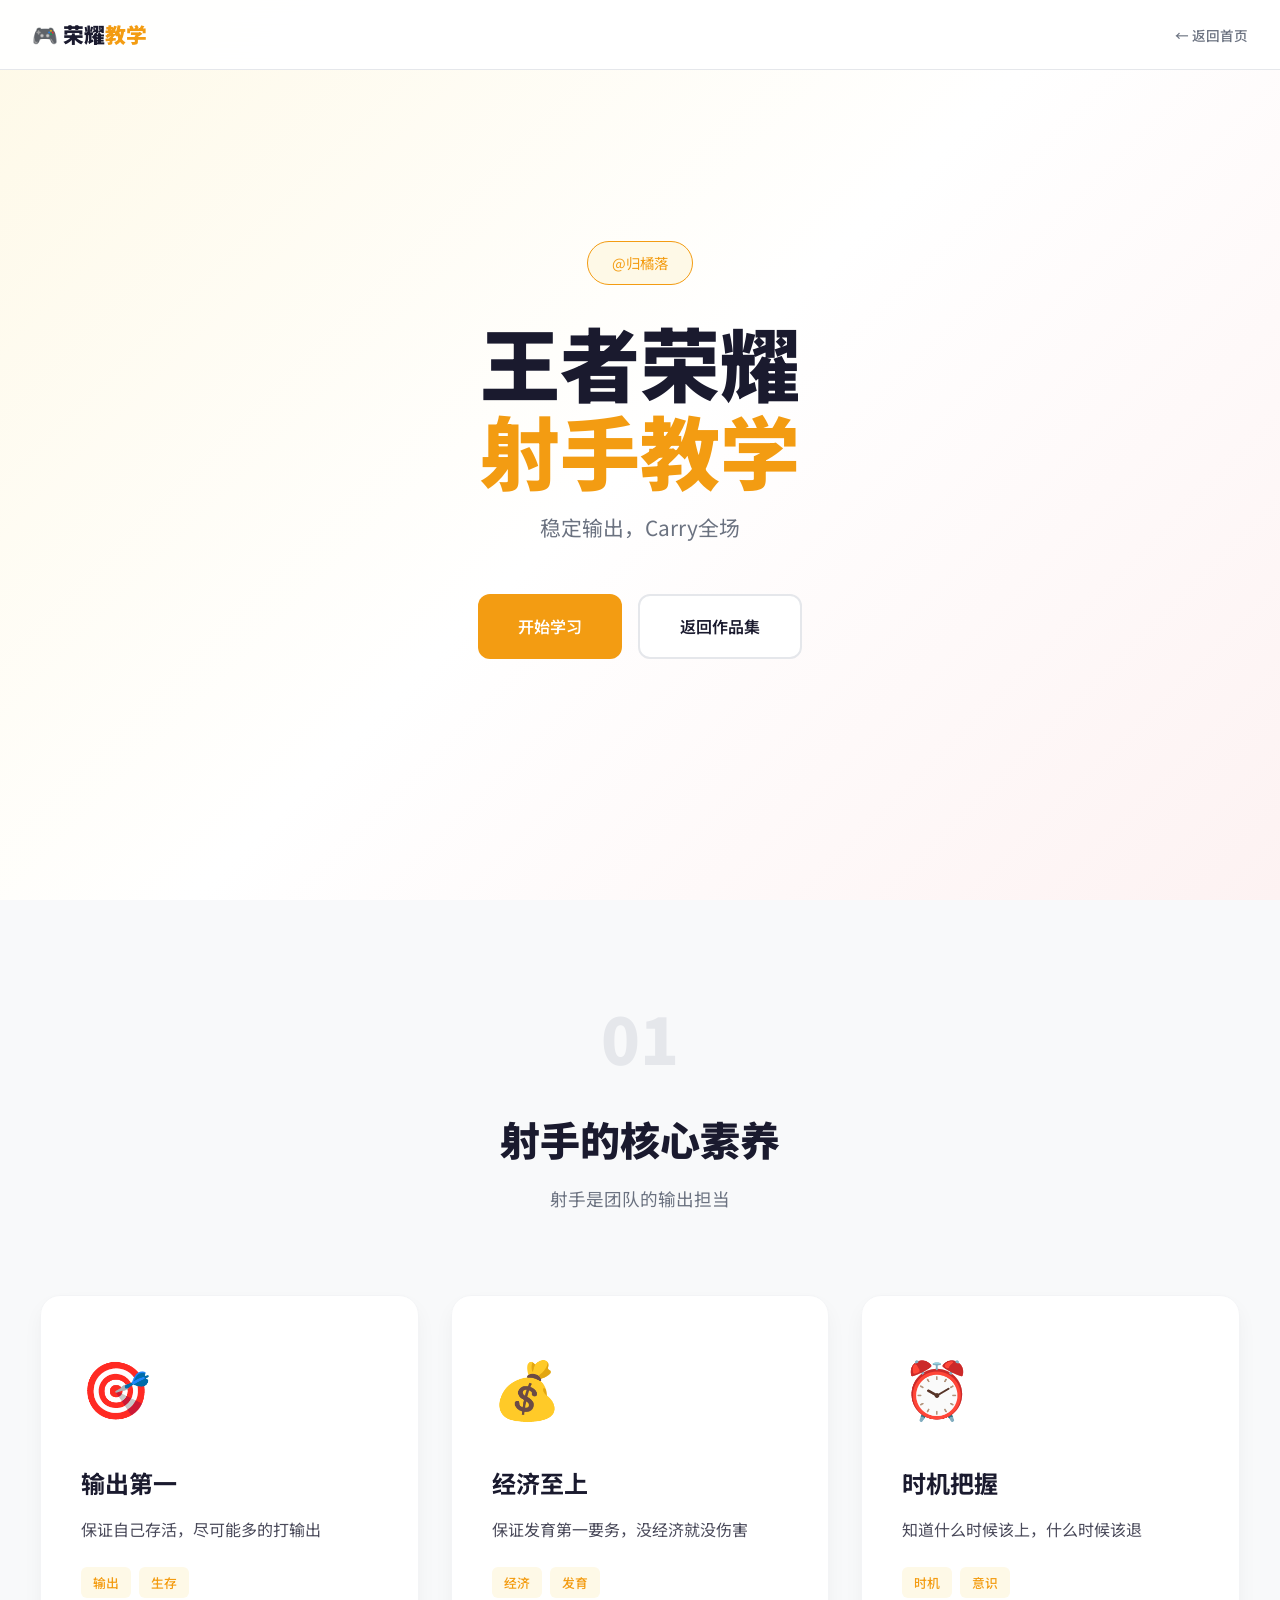
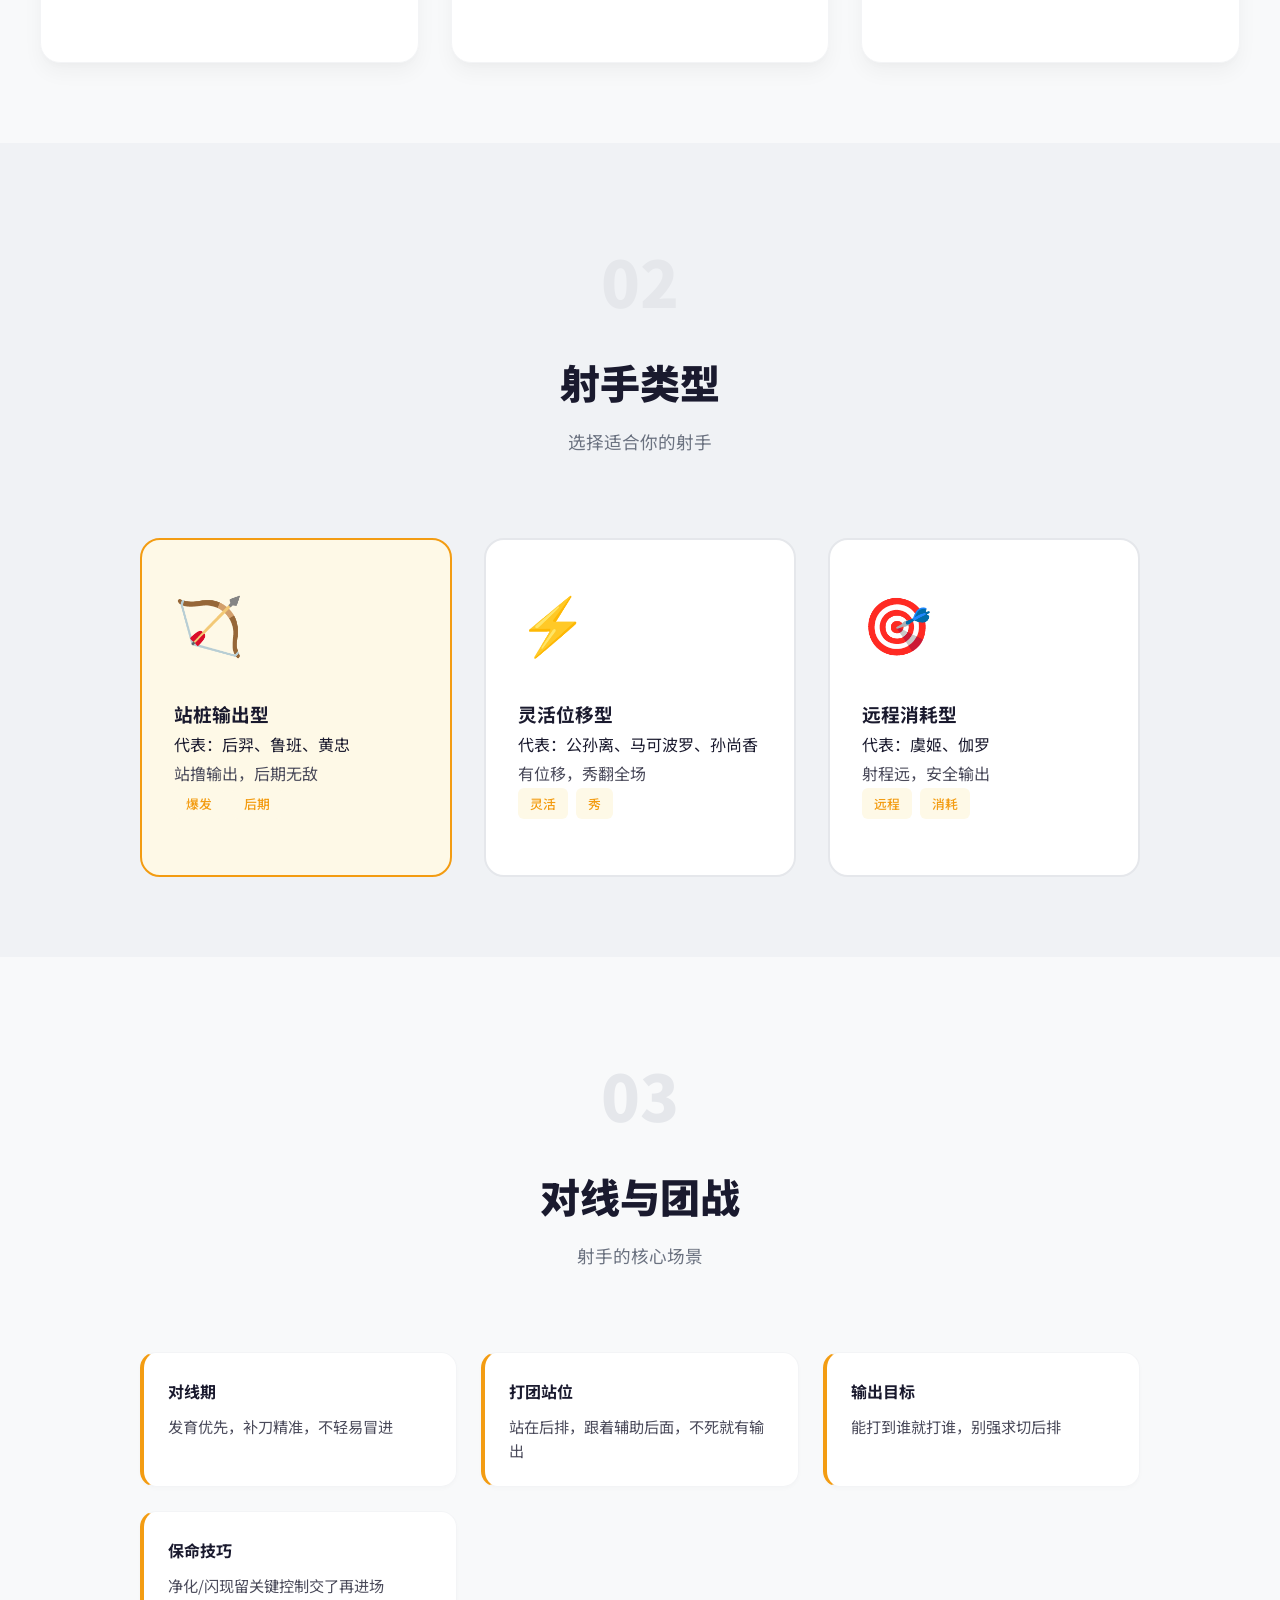
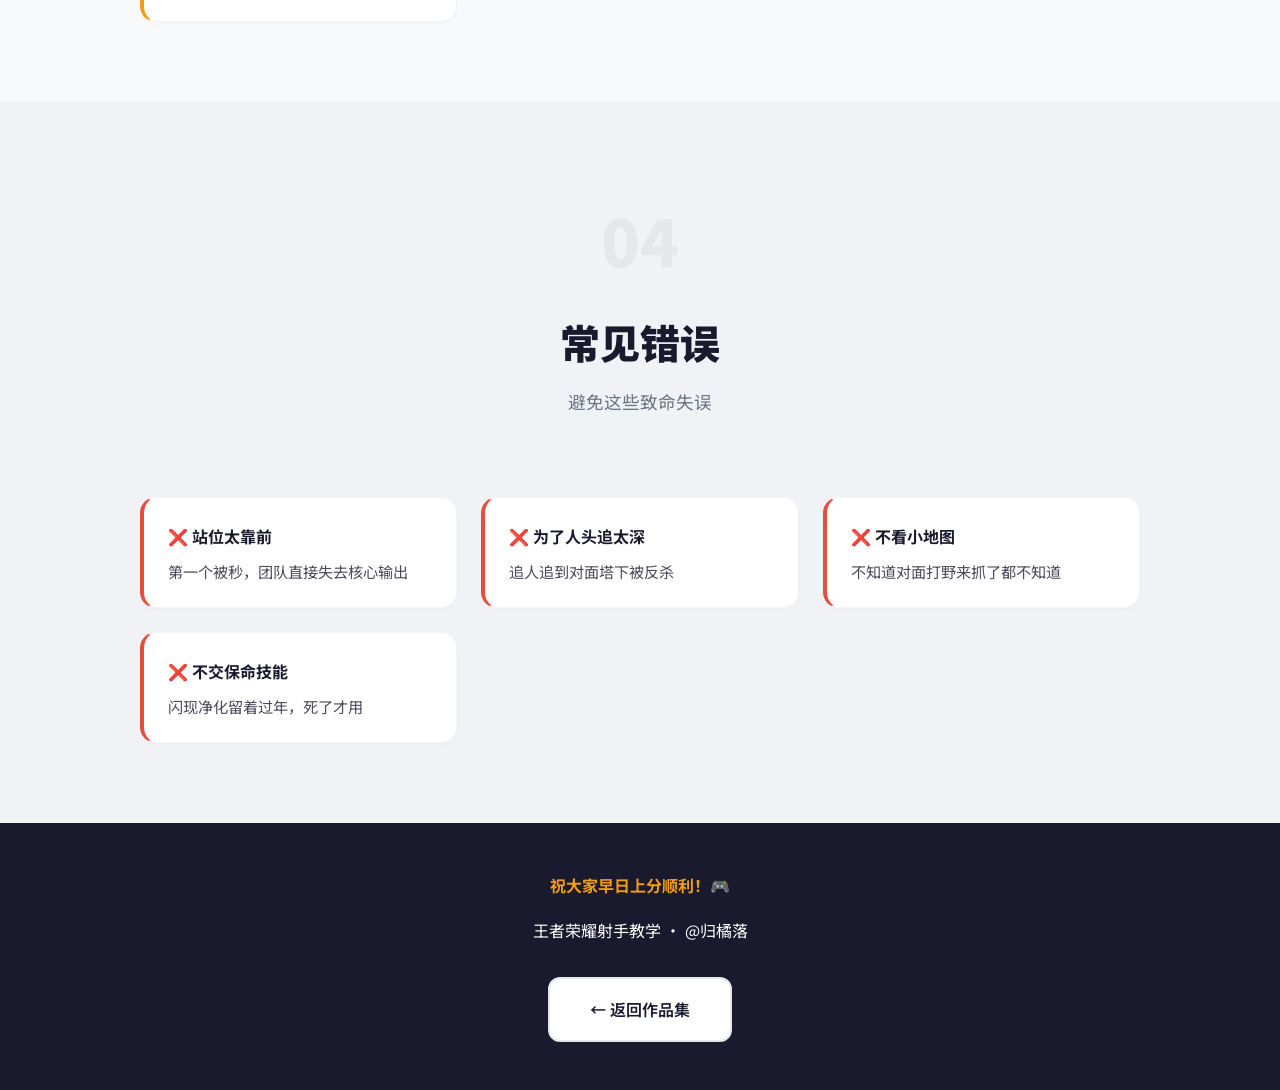
==== adcarry.html @ d66d5816 "feat: 多Agent协作优化网页体验 Co-authored-by: traeagent <traeagent@users.noreply.github.com>" ====
<!DOCTYPE html>
<html lang="zh-CN">
<head>
  <meta charset="UTF-8">
  <meta name="viewport" content="width=device-width, initial-scale=1.0">
  <title>王者荣耀 - 射手教学</title>
  <link href="https://fonts.googleapis.com/css2?family=Noto+Sans+SC:wght@300;400;500;700;900&display=swap" rel="stylesheet">
  <link rel="stylesheet" href="css/styles.css">
  <style>
    :root {
      --accent: #f39c12;
      --accent-light: #fef9e7;
    }
    
    .btn-primary {
      background: var(--accent);
    }
    
    .btn-primary:hover {
      background: #e67e22;
    }
    
    .section-alt {
      background: var(--bg-section);
    }
    
    .hero {
      background: linear-gradient(135deg, #fef9e7 0%, #fff 50%, #fdf2f2 100%);
    }
    
    .hero-badge {
      background: var(--accent-light);
      border-color: var(--accent);
      color: var(--accent);
    }
    
    .tag-adc {
      background: var(--accent-light);
      color: var(--accent);
    }
    
    .back-to-top {
      background: var(--accent);
      box-shadow: 0 4px 20px rgba(243, 156, 18, 0.4);
    }
    
    .back-to-top:hover {
      background: #e67e22;
      box-shadow: 0 8px 30px rgba(243, 156, 18, 0.5);
    }
    
    .tips-grid {
      max-width: 1000px;
      width: 100%;
      display: grid;
      grid-template-columns: repeat(auto-fit, minmax(250px, 1fr));
      gap: 1.5rem;
      margin-top: 2rem;
    }
    
    .tip-card {
      background: var(--bg-card);
      border-radius: 16px;
      padding: 1.5rem;
      box-shadow: 0 2px 4px rgba(0, 0, 0, 0.02);
      border: 1px solid var(--border-light);
      border-left: 4px solid var(--accent);
      transition: all 0.4s cubic-bezier(0.175, 0.885, 0.32, 1.275);
      cursor: pointer;
    }
    
    .tip-card:hover {
      transform: translateY(-6px) scale(1.02);
      box-shadow: 0 8px 16px rgba(0, 0, 0, 0.08), 0 4px 8px rgba(0, 0, 0, 0.04);
    }
    
    .tip-title {
      font-weight: 700;
      margin-bottom: 0.5rem;
      color: var(--text);
    }
    
    .tip-text {
      color: var(--text-secondary);
      font-size: 0.95rem;
      line-height: 1.6;
    }
    
    .section-number {
      font-size: 4rem;
      font-weight: 900;
      color: var(--border);
      margin-bottom: 0.5rem;
    }
    
    .content-grid {
      max-width: 1000px;
      width: 100%;
      display: grid;
      grid-template-columns: repeat(auto-fit, minmax(300px, 1fr));
      gap: 2rem;
      margin-top: 2rem;
    }
    
    .pos-card {
      background: var(--bg-card);
      border-radius: 20px;
      padding: 2rem;
      border: 2px solid var(--border);
      transition: all 0.3s ease;
    }
    
    .pos-card:hover {
      border-color: var(--accent);
      transform: translateY(-5px);
    }
    
    .hero-type {
      background: var(--gold-light);
      border-color: var(--gold);
    }
    
    @media (max-width: 768px) {
      .tips-grid {
        grid-template-columns: 1fr;
      }
    }
  </style>
</head>
<body>
  <nav>
    <div class="logo">
      🎮 荣耀<span>教学</span>
    </div>
    <ul class="nav-links">
      <li><a href="index.html">← 返回首页</a></li>
    </ul>
  </nav>

  <main>
    <section class="hero">
      <div class="hero-content fade-in">
        <span class="hero-badge">@归橘落</span>
        <h1>
          王者荣耀<br>
          <span class="highlight">射手教学</span>
        </h1>
        <p class="hero-subtitle">稳定输出，Carry全场</p>
        <div class="hero-cta">
          <a href="#start" class="btn btn-primary">开始学习</a>
          <a href="index.html" class="btn btn-secondary">返回作品集</a>
        </div>
      </div>
    </section>

    <section id="start">
      <div class="section-header fade-in">
        <div class="section-number">01</div>
        <h2 class="section-title">射手的核心素养</h2>
        <p class="section-desc">射手是团队的输出担当</p>
      </div>
      <div class="portfolio-grid">
        <div class="card fade-in">
          <div class="card-icon">🎯</div>
          <h3>输出第一</h3>
          <p>保证自己存活，尽可能多的打输出</p>
          <div class="card-tags">
            <span class="tag tag-adc">输出</span>
            <span class="tag tag-adc">生存</span>
          </div>
        </div>
        <div class="card fade-in" style="animation-delay: 0.1s;">
          <div class="card-icon">💰</div>
          <h3>经济至上</h3>
          <p>保证发育第一要务，没经济就没伤害</p>
          <div class="card-tags">
            <span class="tag tag-adc">经济</span>
            <span class="tag tag-adc">发育</span>
          </div>
        </div>
        <div class="card fade-in" style="animation-delay: 0.2s;">
          <div class="card-icon">⏰</div>
          <h3>时机把握</h3>
          <p>知道什么时候该上，什么时候该退</p>
          <div class="card-tags">
            <span class="tag tag-adc">时机</span>
            <span class="tag tag-adc">意识</span>
          </div>
        </div>
      </div>
    </section>

    <section class="section-alt">
      <div class="section-header fade-in">
        <div class="section-number">02</div>
        <h2 class="section-title">射手类型</h2>
        <p class="section-desc">选择适合你的射手</p>
      </div>
      <div class="content-grid">
        <div class="pos-card fade-in hero-type">
          <div class="card-icon">🏹</div>
          <h3>站桩输出型</h3>
          <p>代表：后羿、鲁班、黄忠</p>
          <p style="color: var(--text-secondary);">站撸输出，后期无敌</p>
          <div class="card-tags">
            <span class="tag tag-adc">爆发</span>
            <span class="tag tag-adc">后期</span>
          </div>
        </div>
        <div class="pos-card fade-in" style="animation-delay: 0.1s;">
          <div class="card-icon">⚡</div>
          <h3>灵活位移型</h3>
          <p>代表：公孙离、马可波罗、孙尚香</p>
          <p style="color: var(--text-secondary);">有位移，秀翻全场</p>
          <div class="card-tags">
            <span class="tag tag-adc">灵活</span>
            <span class="tag tag-adc">秀</span>
          </div>
        </div>
        <div class="pos-card fade-in" style="animation-delay: 0.2s;">
          <div class="card-icon">🎯</div>
          <h3>远程消耗型</h3>
          <p>代表：虞姬、伽罗</p>
          <p style="color: var(--text-secondary);">射程远，安全输出</p>
          <div class="card-tags">
            <span class="tag tag-adc">远程</span>
            <span class="tag tag-adc">消耗</span>
          </div>
        </div>
      </div>
    </section>

    <section>
      <div class="section-header fade-in">
        <div class="section-number">03</div>
        <h2 class="section-title">对线与团战</h2>
        <p class="section-desc">射手的核心场景</p>
      </div>
      <div class="tips-grid">
        <div class="tip-card fade-in">
          <div class="tip-title">对线期</div>
          <div class="tip-text">发育优先，补刀精准，不轻易冒进</div>
        </div>
        <div class="tip-card fade-in" style="animation-delay: 0.1s;">
          <div class="tip-title">打团站位</div>
          <div class="tip-text">站在后排，跟着辅助后面，不死就有输出</div>
        </div>
        <div class="tip-card fade-in" style="animation-delay: 0.2s;">
          <div class="tip-title">输出目标</div>
          <div class="tip-text">能打到谁就打谁，别强求切后排</div>
        </div>
        <div class="tip-card fade-in" style="animation-delay: 0.3s;">
          <div class="tip-title">保命技巧</div>
          <div class="tip-text">净化/闪现留关键控制交了再进场</div>
        </div>
      </div>
    </section>

    <section class="section-alt">
      <div class="section-header fade-in">
        <div class="section-number">04</div>
        <h2 class="section-title">常见错误</h2>
        <p class="section-desc">避免这些致命失误</p>
      </div>
      <div class="tips-grid">
        <div class="tip-card fade-in" style="border-left-color: #e74c3c;">
          <div class="tip-title">❌ 站位太靠前</div>
          <div class="tip-text">第一个被秒，团队直接失去核心输出</div>
        </div>
        <div class="tip-card fade-in" style="animation-delay: 0.1s; border-left-color: #e74c3c;">
          <div class="tip-title">❌ 为了人头追太深</div>
          <div class="tip-text">追人追到对面塔下被反杀</div>
        </div>
        <div class="tip-card fade-in" style="animation-delay: 0.2s; border-left-color: #e74c3c;">
          <div class="tip-title">❌ 不看小地图</div>
          <div class="tip-text">不知道对面打野来抓了都不知道</div>
        </div>
        <div class="tip-card fade-in" style="animation-delay: 0.3s; border-left-color: #e74c3c;">
          <div class="tip-title">❌ 不交保命技能</div>
          <div class="tip-text">闪现净化留着过年，死了才用</div>
        </div>
      </div>
    </section>
  </main>

  <footer>
    <p class="highlight">祝大家早日上分顺利！🎮</p>
    <p style="margin-top: 1rem;">王者荣耀射手教学 · @归橘落</p>
    <div style="margin-top: 2rem;">
      <a href="index.html" class="btn btn-secondary" style="text-decoration: none; display: inline-flex;">← 返回作品集</a>
    </div>
  </footer>

  <button class="back-to-top" id="backToTop" aria-label="回到顶部">↑</button>

  <script src="js/script.js"></script>
</body>
</html>
---- css/styles.css ----
:root {
  --bg: #f8f9fa;
  --bg-card: #ffffff;
  --bg-section: #f0f2f5;
  --text: #1a1a2e;
  --text-secondary: #4a4a5a;
  --text-muted: #6b7280;
  --border: #e5e7eb;
  --border-light: #f3f4f6;
  --accent: #e74c3c;
  --accent-light: #fdf2f2;
  --blue: #3498db;
  --blue-light: #ebf5fb;
  --green: #27ae60;
  --green-light: #eafaf1;
  --gold: #f39c12;
  --gold-light: #fef9e7;
  --purple: #9b59b6;
  --purple-light: #f5eef8;
}

* {
  margin: 0;
  padding: 0;
  box-sizing: border-box;
  -webkit-tap-highlight-color: transparent;
}

html {
  scroll-behavior: smooth;
}

body {
  font-family: 'Noto Sans SC', sans-serif;
  background: var(--bg);
  color: var(--text);
  overflow-x: hidden;
  line-height: 1.8;
  opacity: 0;
  animation: pageLoad 0.5s ease forwards;
}

nav {
  position: fixed;
  top: 0;
  left: 0;
  width: 100%;
  padding: 1rem 2rem;
  background: rgba(255, 255, 255, 0.95);
  backdrop-filter: blur(20px);
  z-index: 1000;
  display: flex;
  justify-content: space-between;
  align-items: center;
  border-bottom: 1px solid var(--border);
  transition: transform 0.3s ease, box-shadow 0.3s ease;
}

nav.scrolled {
  box-shadow: 0 4px 20px rgba(0, 0, 0, 0.08);
}

.logo {
  font-size: 1.3rem;
  font-weight: 900;
  color: var(--text);
  cursor: pointer;
  transition: transform 0.2s ease;
}

.logo:hover {
  transform: scale(1.05);
}

.logo:active {
  transform: scale(0.95);
}

.logo span {
  color: var(--accent);
}

.nav-links {
  display: flex;
  gap: 1.5rem;
  list-style: none;
}

.nav-links a {
  color: var(--text-muted);
  text-decoration: none;
  font-size: 0.85rem;
  font-weight: 500;
  transition: color 0.3s ease, transform 0.2s ease;
  position: relative;
}

.nav-links a:hover {
  color: var(--accent);
  transform: translateY(-2px);
}

.nav-links a:hover:after {
  width: 100%;
}

.nav-links a:after {
  content: '';
  position: absolute;
  bottom: -4px;
  left: 0;
  width: 0;
  height: 2px;
  background: var(--accent);
  transition: width 0.3s ease;
}

.nav-links a:active {
  transform: translateY(0);
}

main {
  position: relative;
  z-index: 10;
}

section {
  min-height: auto;
  padding: 5rem 2rem;
  display: flex;
  flex-direction: column;
  justify-content: center;
  align-items: center;
}

.hero {
  position: relative;
  text-align: center;
  background: linear-gradient(135deg, #fff5f5 0%, #fff 50%, #f0f7ff 100%);
  min-height: 100vh;
  display: flex;
  align-items: center;
  justify-content: center;
}

.hero-content {
  position: relative;
  z-index: 2;
  max-width: 800px;
}

.hero-badge {
  display: inline-block;
  padding: 0.5rem 1.5rem;
  background: var(--accent-light);
  border: 1px solid var(--accent);
  border-radius: 50px;
  font-size: 0.9rem;
  color: var(--accent);
  margin-bottom: 2rem;
  animation: pulse 2s ease-in-out infinite;
}

.hero h1 {
  font-size: clamp(2.5rem, 8vw, 5rem);
  font-weight: 900;
  line-height: 1.1;
  margin-bottom: 1rem;
  color: var(--text);
}

.hero h1 .highlight {
  color: var(--accent);
}

.hero-subtitle {
  font-size: 1.3rem;
  color: var(--text-muted);
  margin-bottom: 3rem;
}

.hero-cta {
  display: flex;
  gap: 1rem;
  justify-content: center;
}

.btn {
  padding: 1rem 2.5rem;
  border-radius: 12px;
  font-size: 1rem;
  font-weight: 600;
  cursor: pointer;
  transition: all 0.3s ease;
  text-decoration: none;
  display: inline-flex;
  align-items: center;
  gap: 0.5rem;
  user-select: none;
  -webkit-user-select: none;
}

.btn:hover {
  transform: translateY(-3px);
  box-shadow: 0 10px 30px rgba(0, 0, 0, 0.15);
}

.btn:active {
  transform: translateY(-1px);
  box-shadow: 0 5px 15px rgba(0, 0, 0, 0.1);
}

.btn-primary {
  background: var(--accent);
  color: white;
  border: none;
}

.btn-primary:hover {
  background: #c0392b;
}

.btn-secondary {
  background: white;
  color: var(--text);
  border: 2px solid var(--border);
}

.btn-secondary:hover {
  border-color: var(--accent);
  color: var(--accent);
}

.section-header {
  text-align: center;
  margin-bottom: 3rem;
}

.section-title {
  font-size: 2.5rem;
  font-weight: 900;
  margin-bottom: 0.5rem;
  color: var(--text);
}

.section-desc {
  color: var(--text-muted);
  font-size: 1.1rem;
}

.portfolio-grid {
  max-width: 1200px;
  width: 100%;
  display: grid;
  grid-template-columns: repeat(auto-fit, minmax(350px, 1fr));
  gap: 2rem;
  margin-top: 2rem;
}

.card {
  background: var(--bg-card);
  border-radius: 20px;
  padding: 2.5rem;
  box-shadow: 0 4px 6px rgba(0, 0, 0, 0.02), 0 10px 20px rgba(0, 0, 0, 0.04);
  border: 1px solid var(--border-light);
  transition: all 0.4s cubic-bezier(0.175, 0.885, 0.32, 1.275);
  cursor: pointer;
}

.card:hover {
  transform: translateY(-12px) scale(1.02);
  box-shadow: 0 30px 60px rgba(0, 0, 0, 0.12), 0 15px 30px rgba(0, 0, 0, 0.08);
  border-color: var(--accent);
}

.card:active {
  transform: translateY(-6px) scale(0.98);
}

.card-icon {
  font-size: 3.5rem;
  margin-bottom: 1.5rem;
  transition: transform 0.4s ease;
}

.card:hover .card-icon {
  transform: scale(1.1) rotate(5deg);
}

.card h3 {
  font-size: 1.5rem;
  font-weight: 700;
  margin-bottom: 0.75rem;
  color: var(--text);
}

.card p {
  color: var(--text-secondary);
  margin-bottom: 1.5rem;
  line-height: 1.7;
}

.card-tags {
  display: flex;
  gap: 0.5rem;
  margin-bottom: 1.5rem;
  flex-wrap: wrap;
}

.tag {
  padding: 0.25rem 0.75rem;
  border-radius: 6px;
  font-size: 0.8rem;
  font-weight: 500;
  transition: transform 0.2s ease;
}

.tag:hover {
  transform: scale(1.05);
}

.tag-support {
  background: var(--accent-light);
  color: var(--accent);
}

.tag-mid {
  background: var(--blue-light);
  color: var(--blue);
}

footer {
  background: var(--text);
  color: white;
  padding: 3rem 2rem;
  text-align: center;
}

footer .highlight {
  color: var(--accent);
  font-weight: 700;
}

.back-to-top {
  position: fixed;
  bottom: 2rem;
  right: 2rem;
  width: 50px;
  height: 50px;
  background: var(--accent);
  color: white;
  border: none;
  border-radius: 50%;
  font-size: 1.5rem;
  cursor: pointer;
  opacity: 0;
  visibility: hidden;
  transform: translateY(20px);
  transition: all 0.3s ease;
  z-index: 999;
  box-shadow: 0 4px 20px rgba(231, 76, 60, 0.4);
  display: flex;
  align-items: center;
  justify-content: center;
}

.back-to-top.visible {
  opacity: 1;
  visibility: visible;
  transform: translateY(0);
}

.back-to-top:hover {
  background: #c0392b;
  transform: translateY(-3px);
  box-shadow: 0 8px 30px rgba(231, 76, 60, 0.5);
}

.back-to-top:active {
  transform: translateY(0);
}

.fade-in {
  opacity: 0;
  transform: translateY(40px);
  transition: opacity 0.8s ease, transform 0.8s ease;
}

.fade-in.visible {
  opacity: 1;
  transform: translateY(0);
}

@keyframes fadeInUp {
  from {
    opacity: 0;
    transform: translateY(40px);
  }
  to {
    opacity: 1;
    transform: translateY(0);
  }
}

@keyframes pageLoad {
  from {
    opacity: 0;
  }
  to {
    opacity: 1;
  }
}

@keyframes pulse {
  0%, 100% {
    transform: scale(1);
  }
  50% {
    transform: scale(1.05);
  }
}

@media (max-width: 768px) {
  nav {
    padding: 1rem;
  }

  .nav-links {
    display: none;
  }

  .hero-cta {
    flex-direction: column;
  }

  .portfolio-grid {
    grid-template-columns: 1fr;
  }

  .back-to-top {
    bottom: 1.5rem;
    right: 1.5rem;
    width: 45px;
    height: 45px;
    font-size: 1.3rem;
  }
}
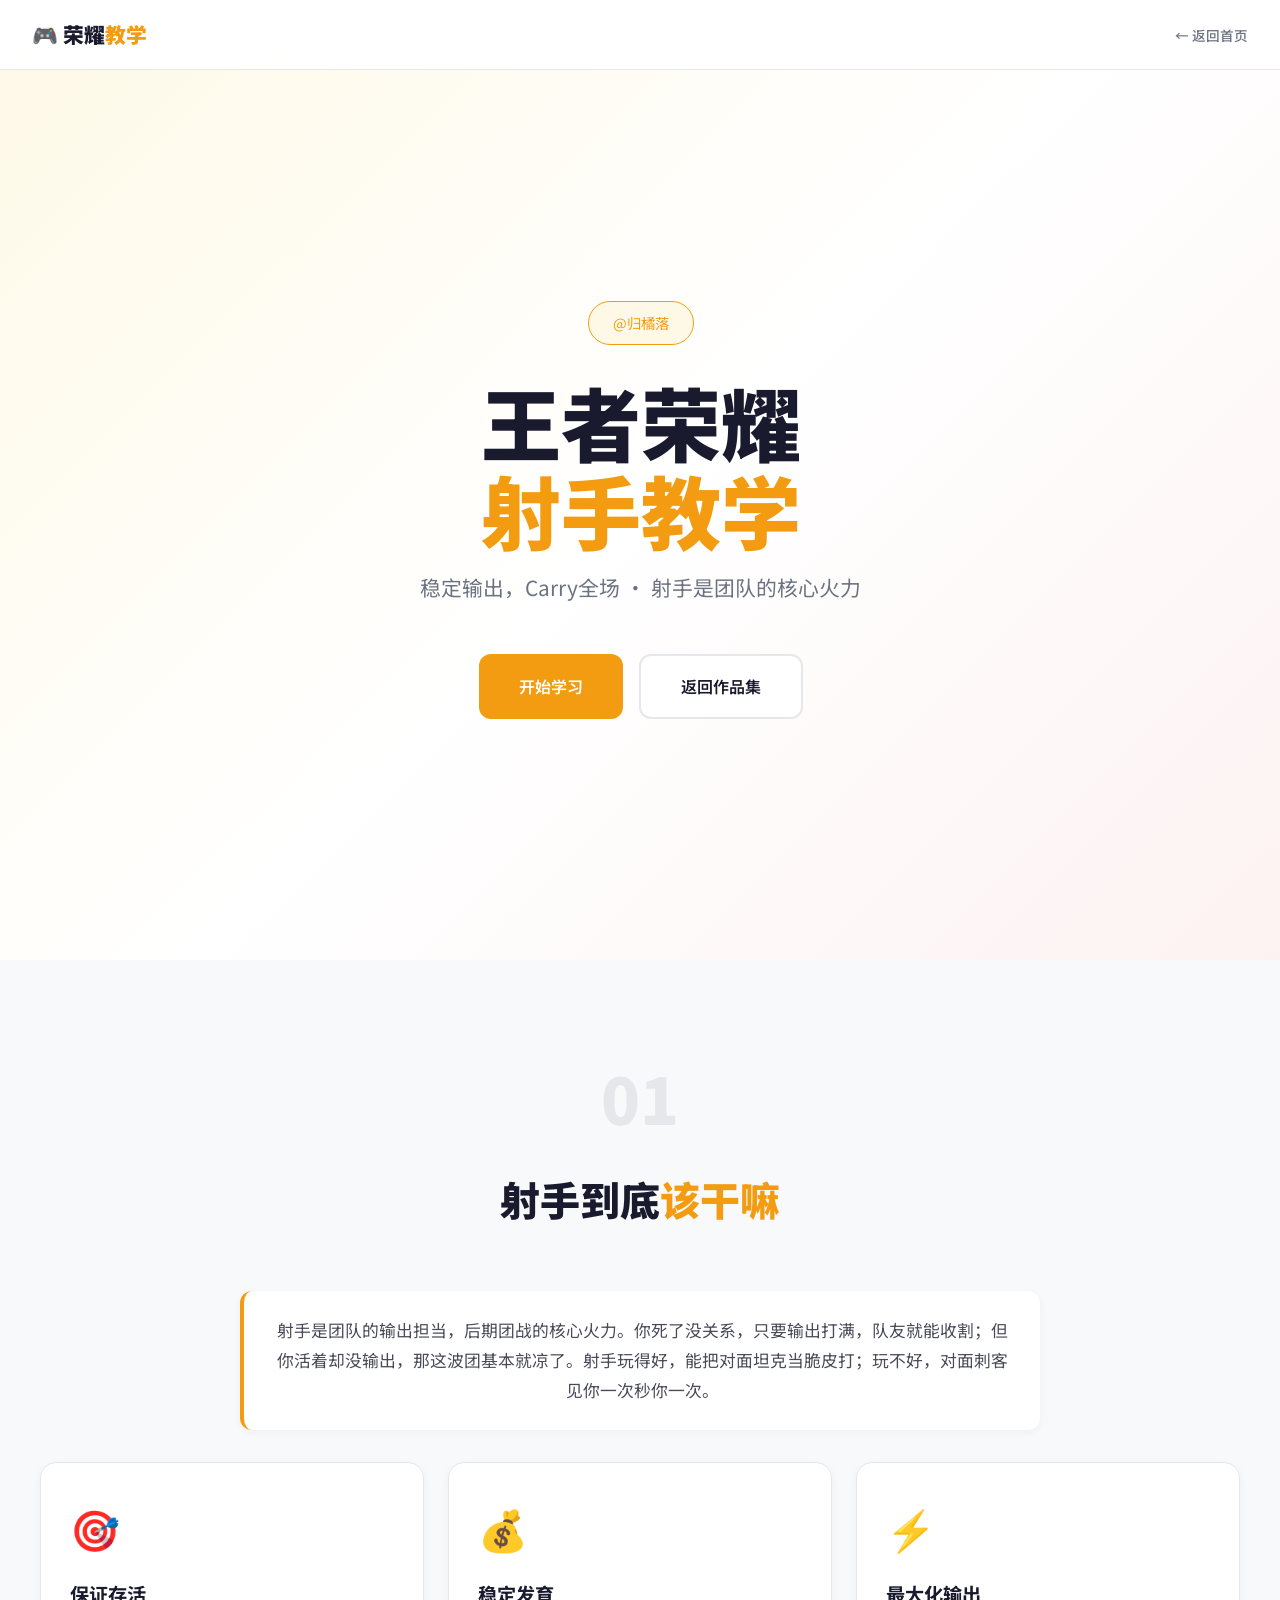
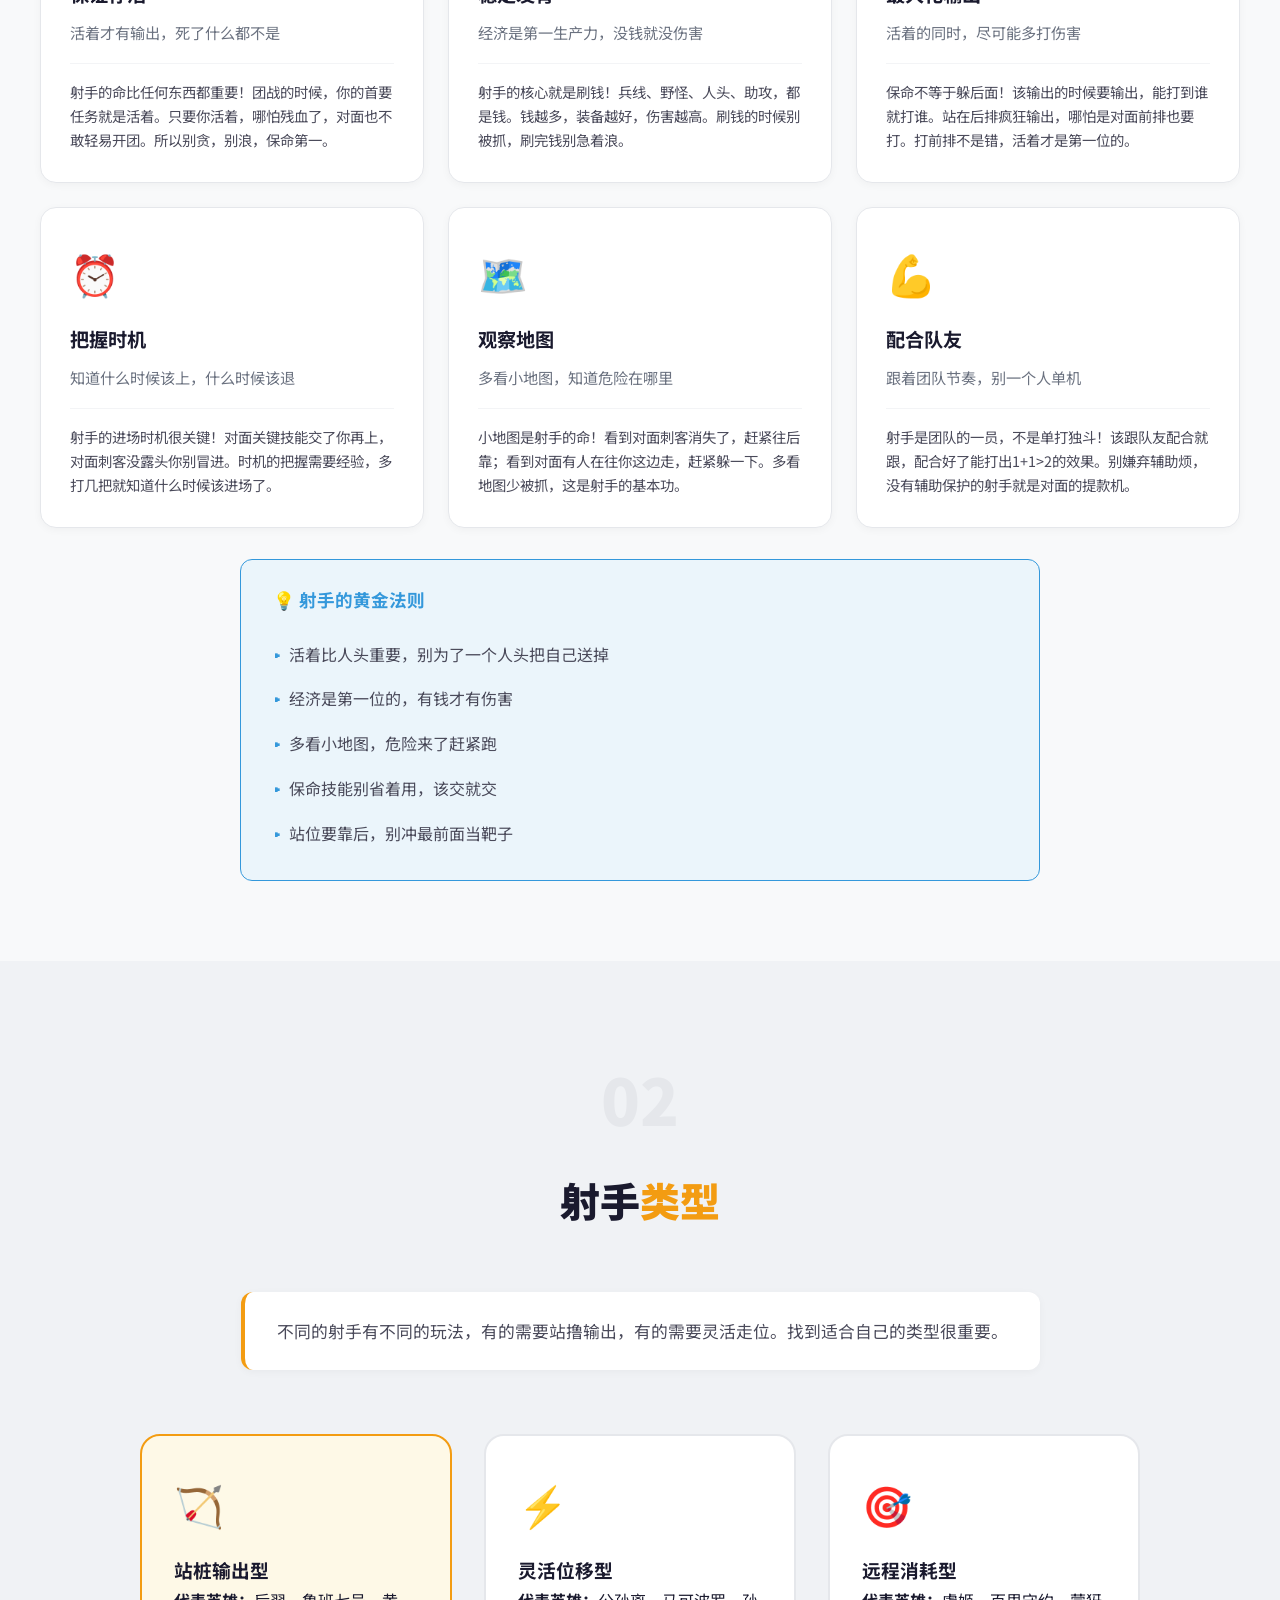
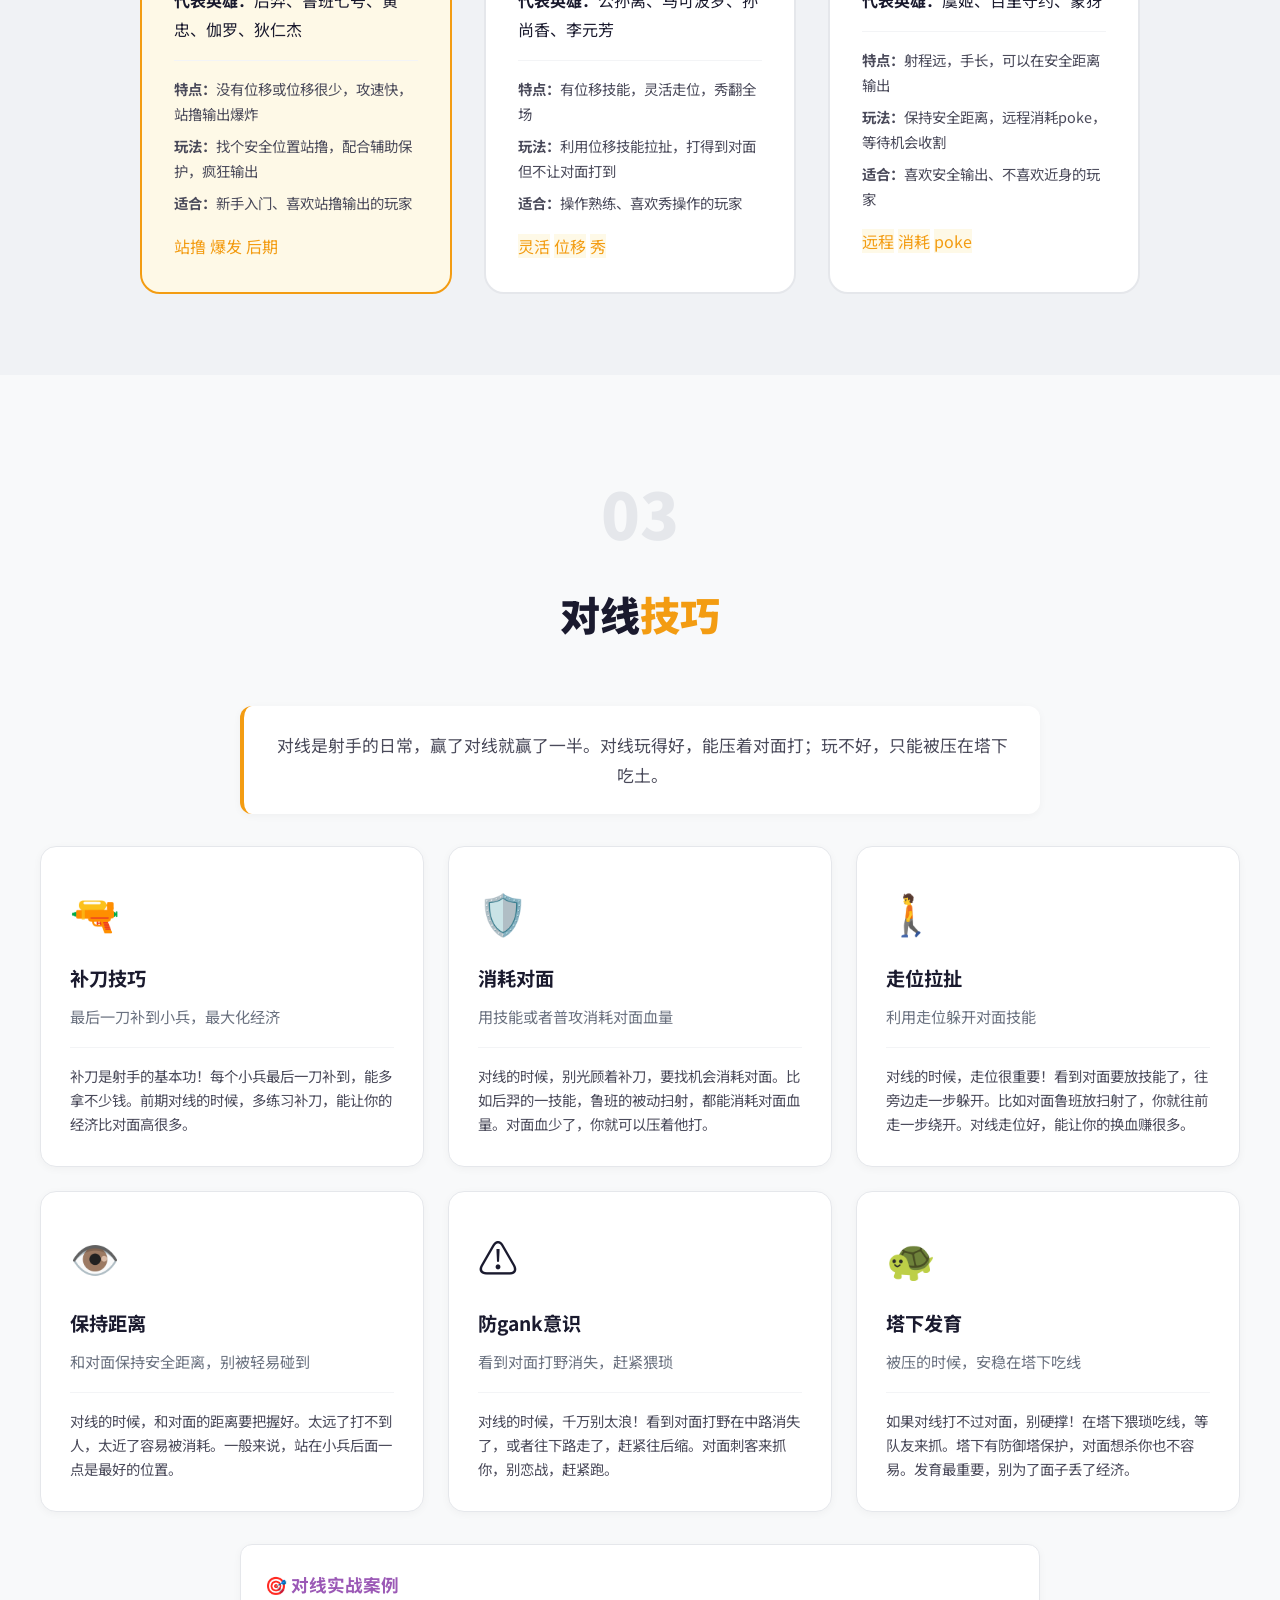
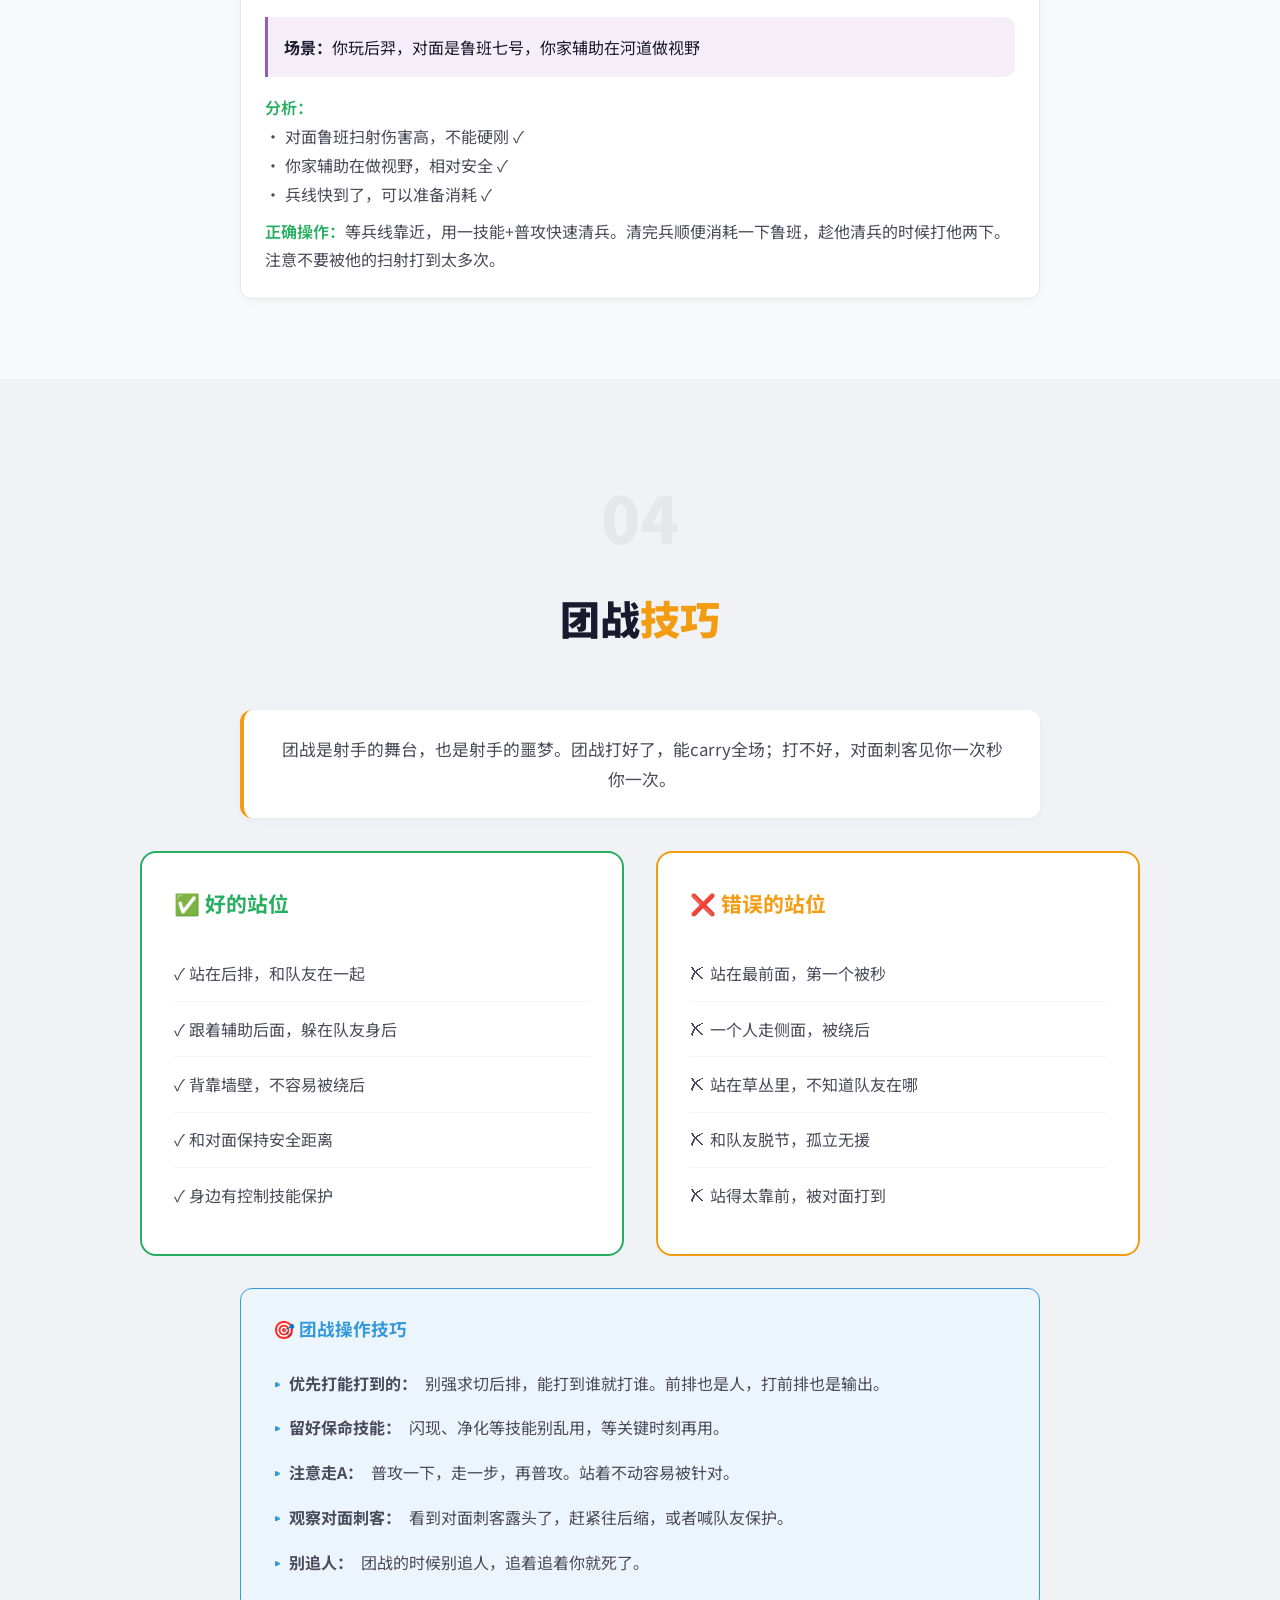
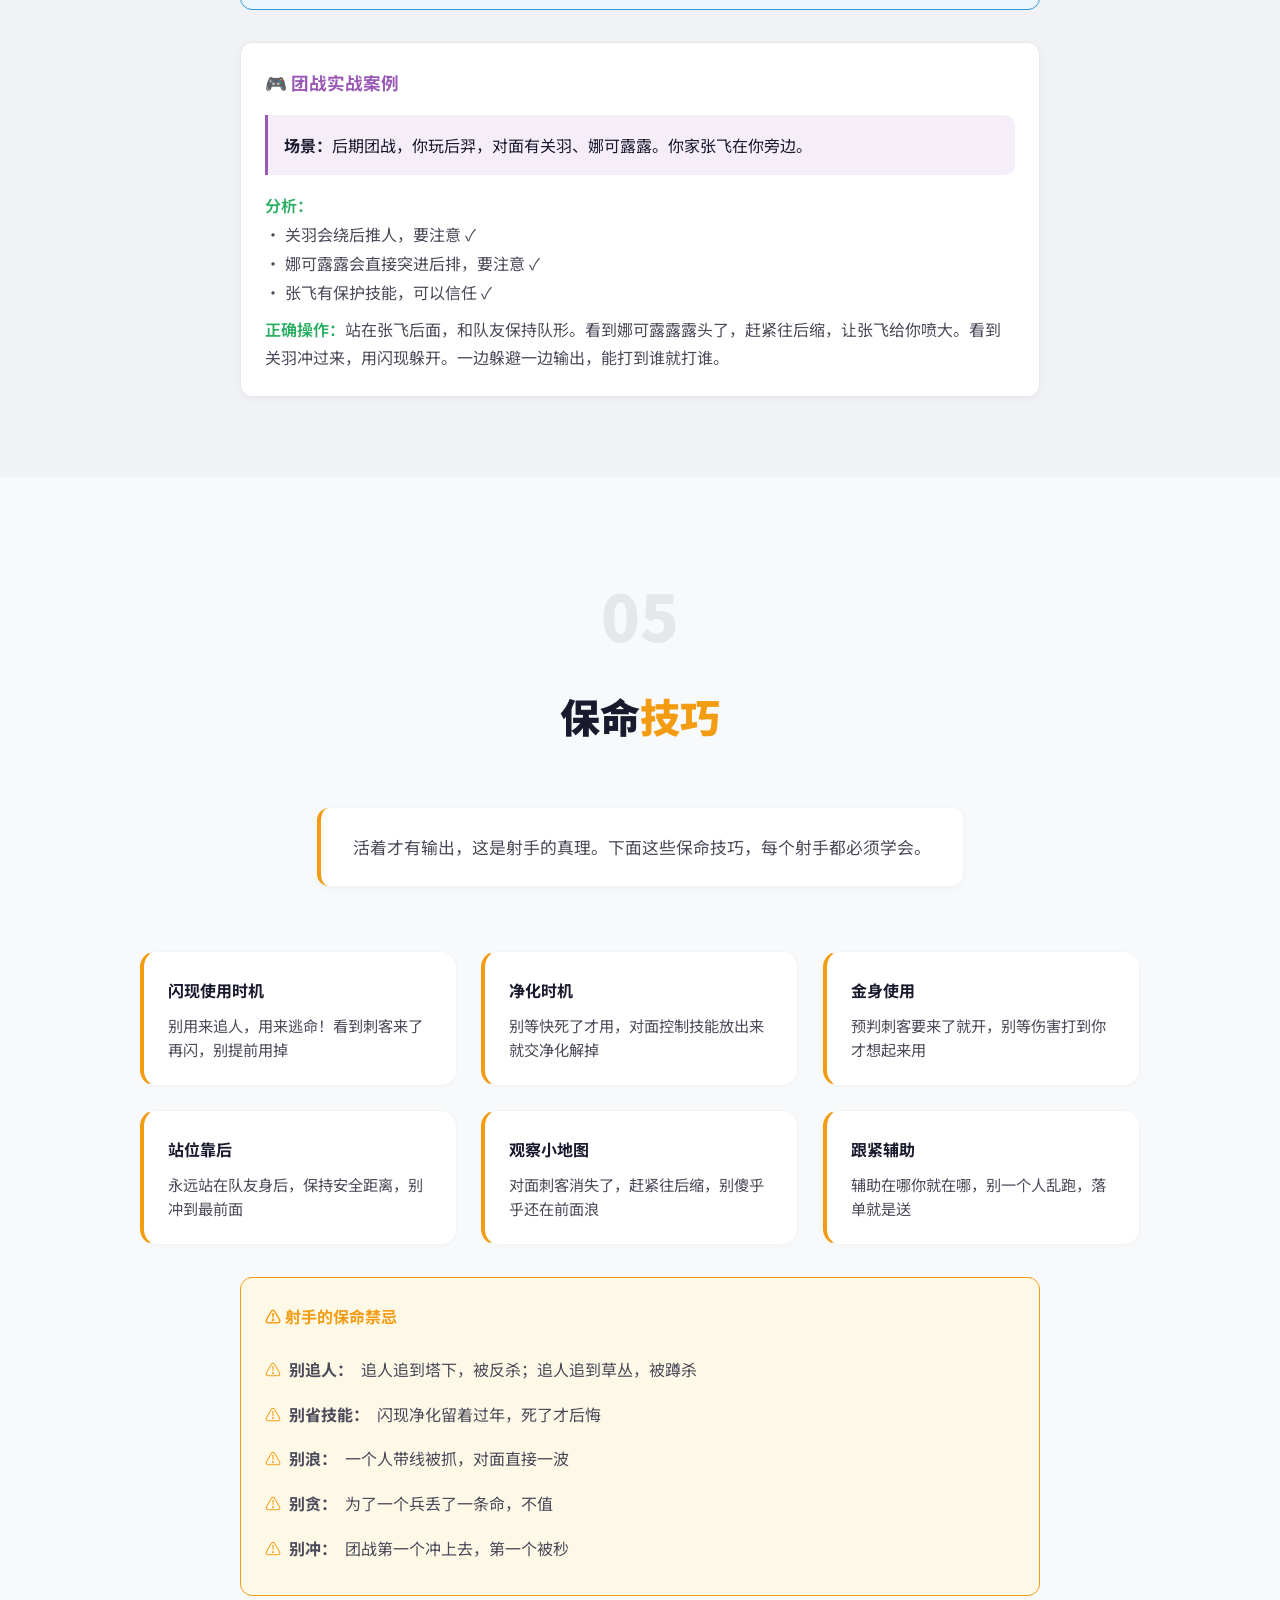
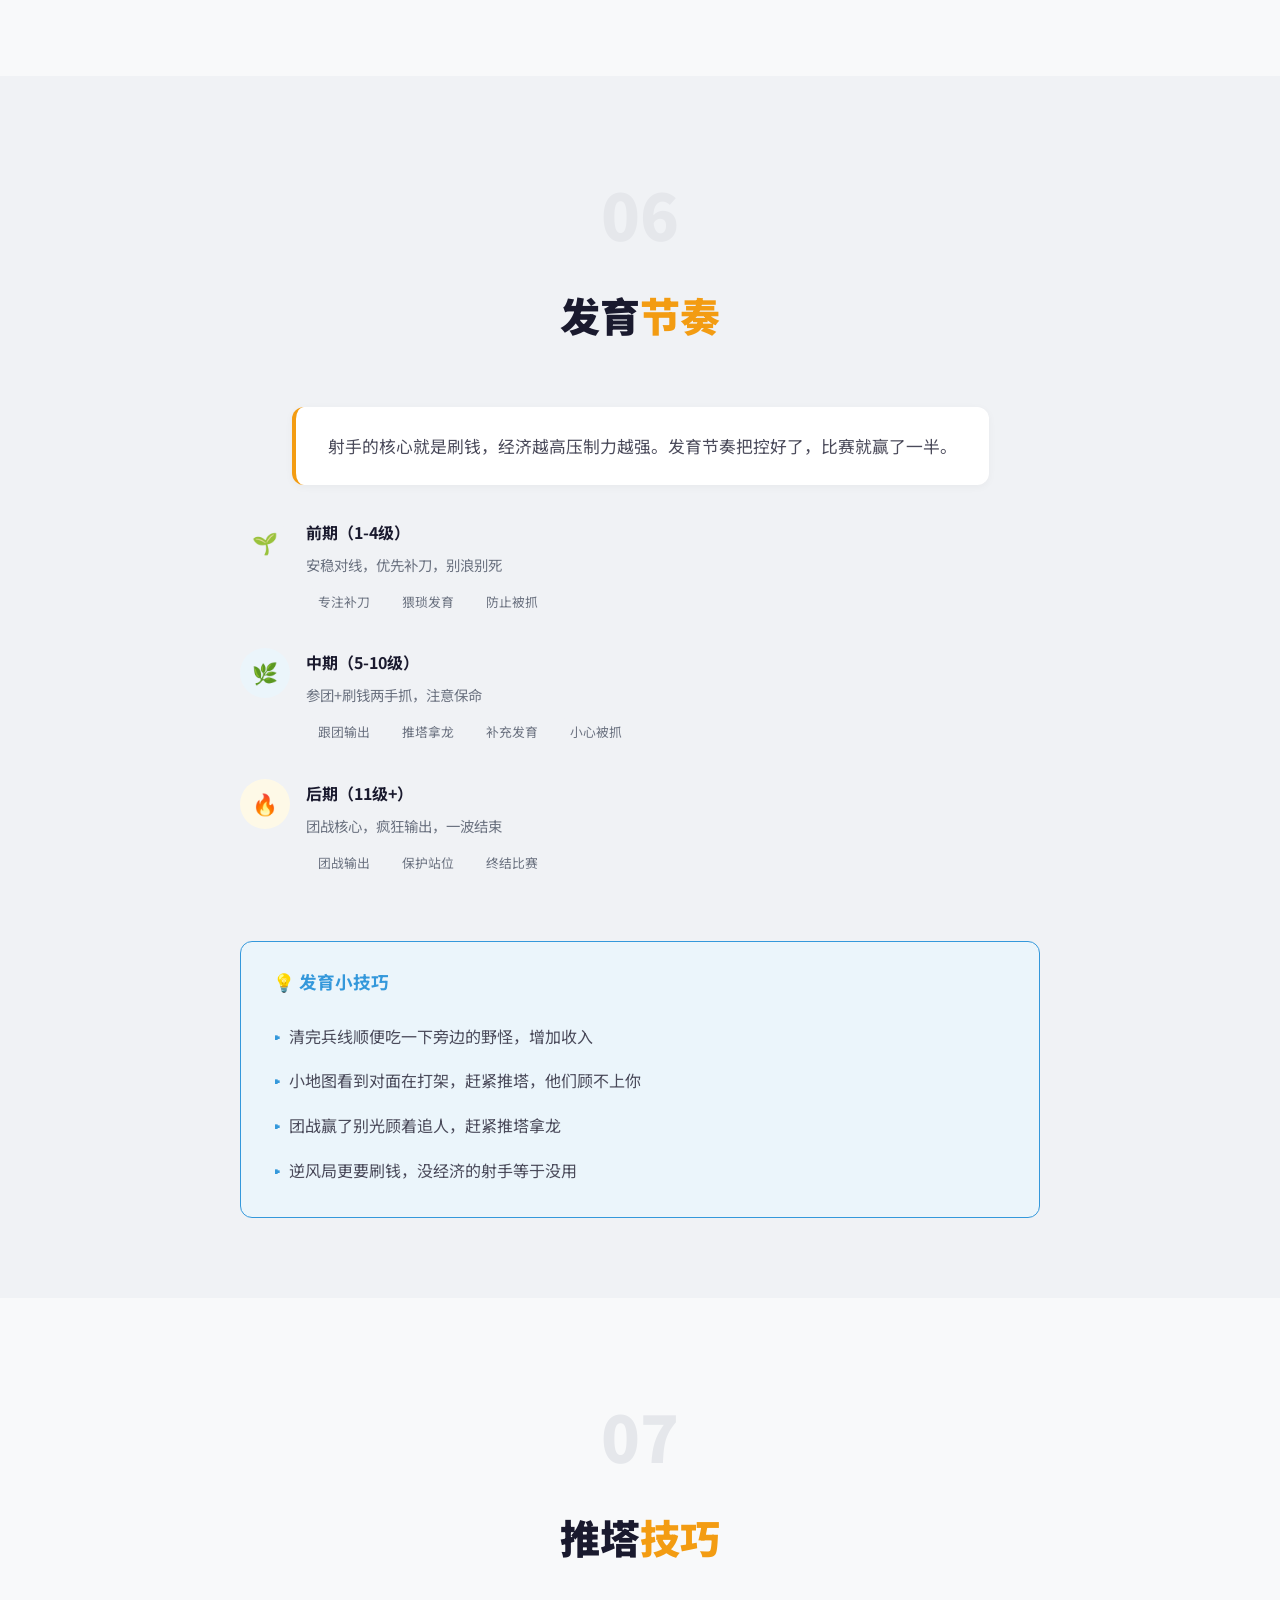
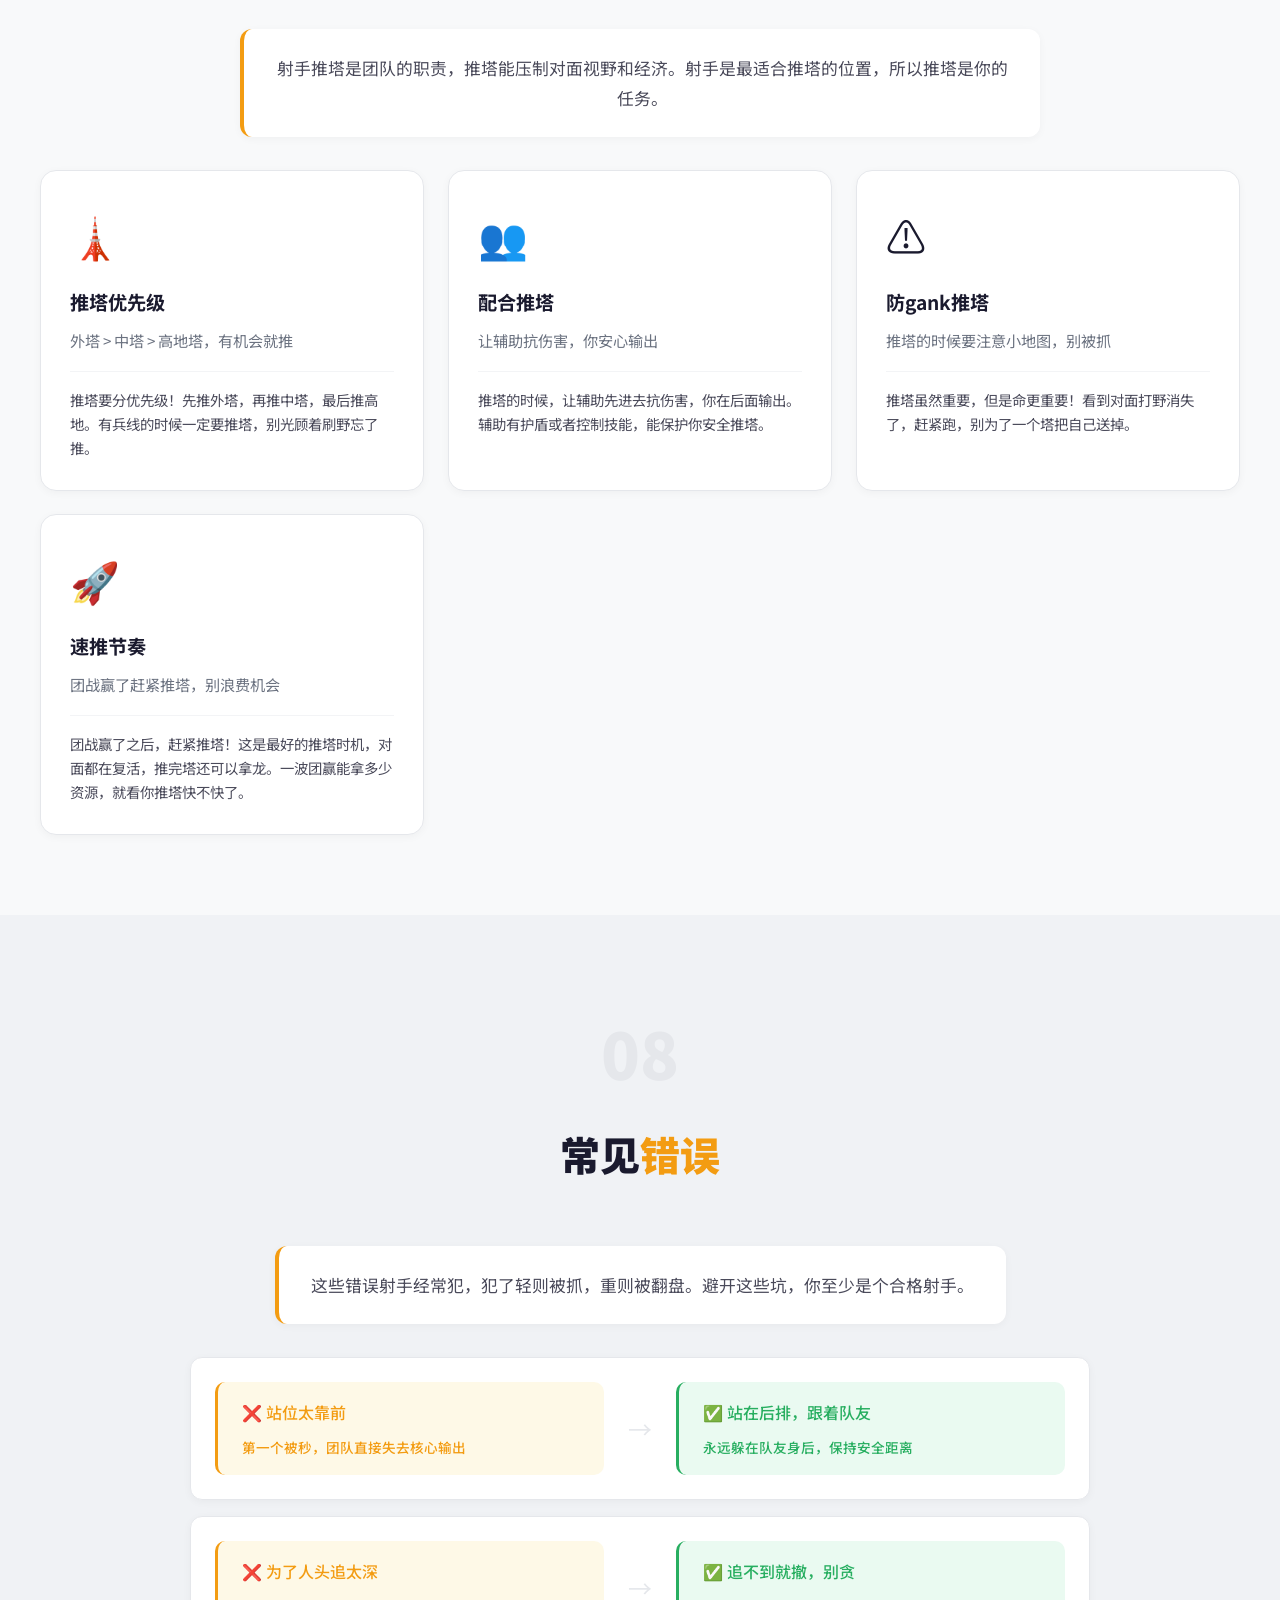
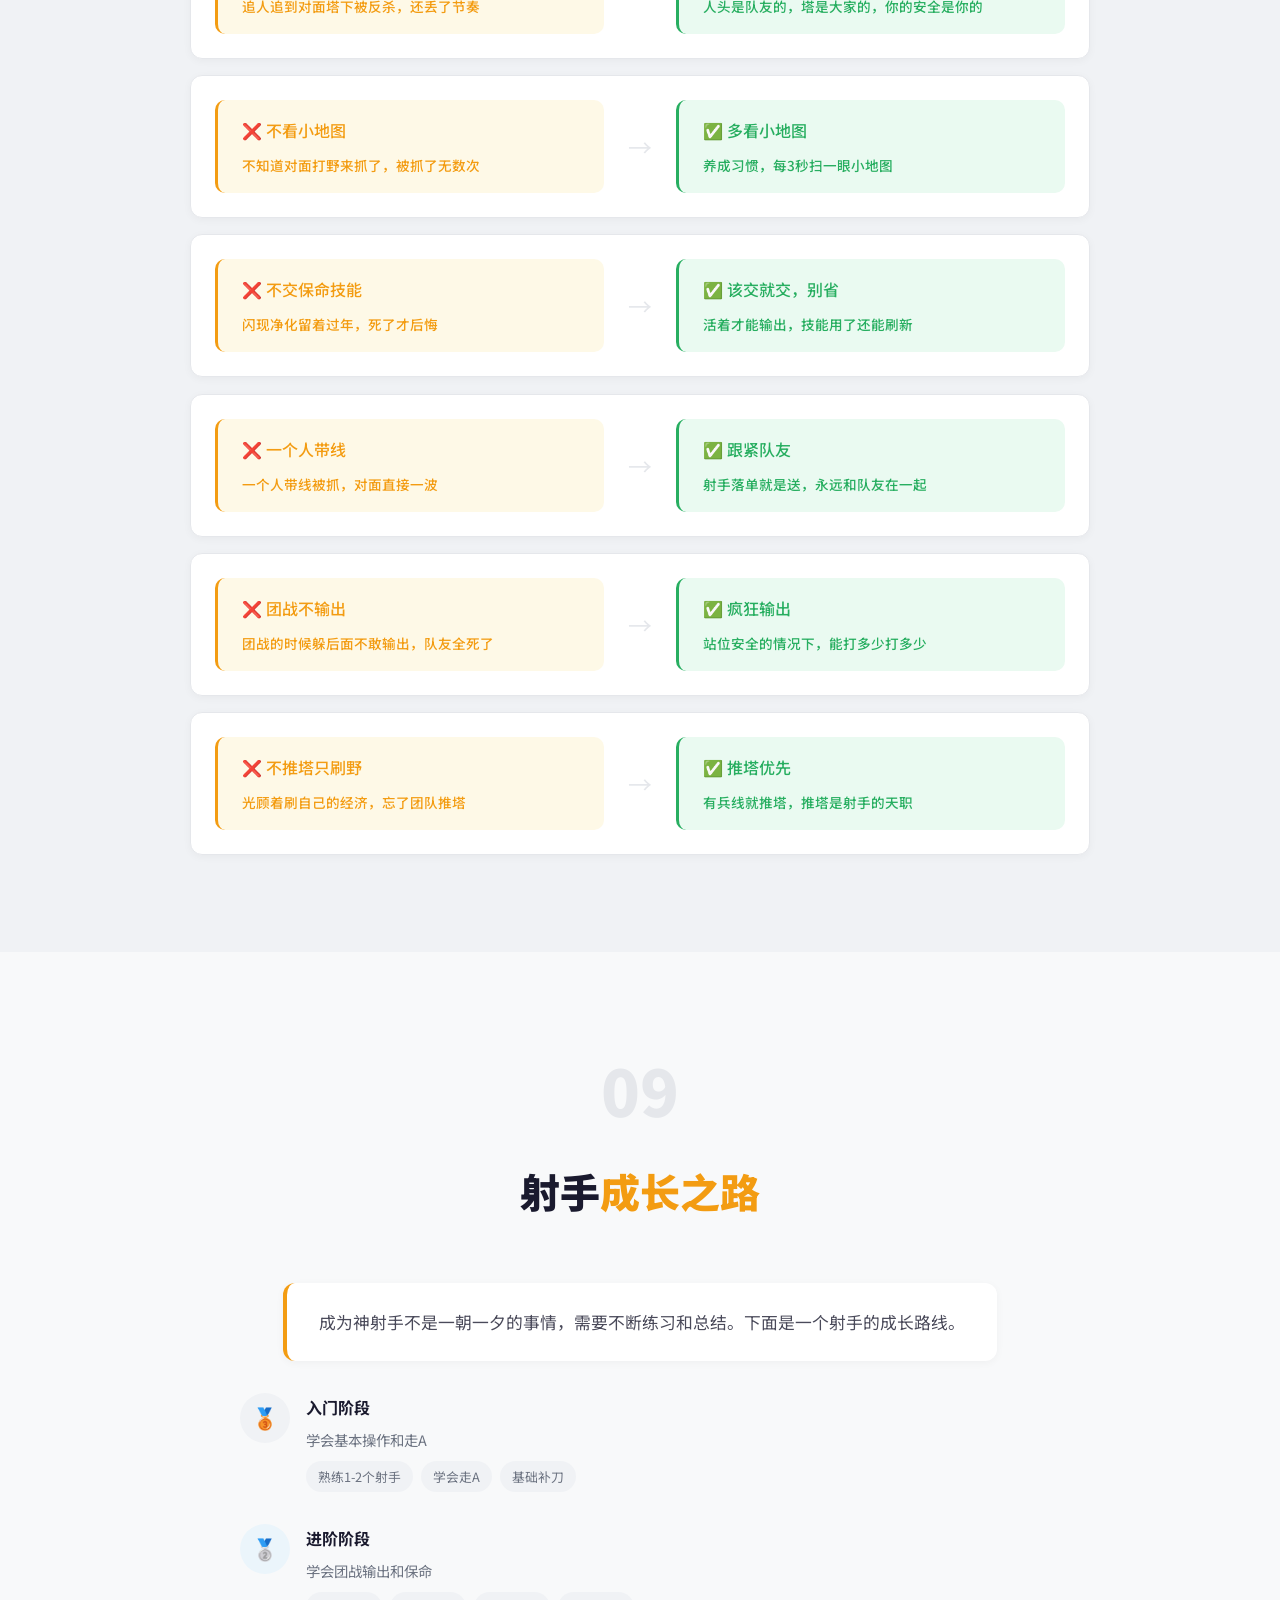
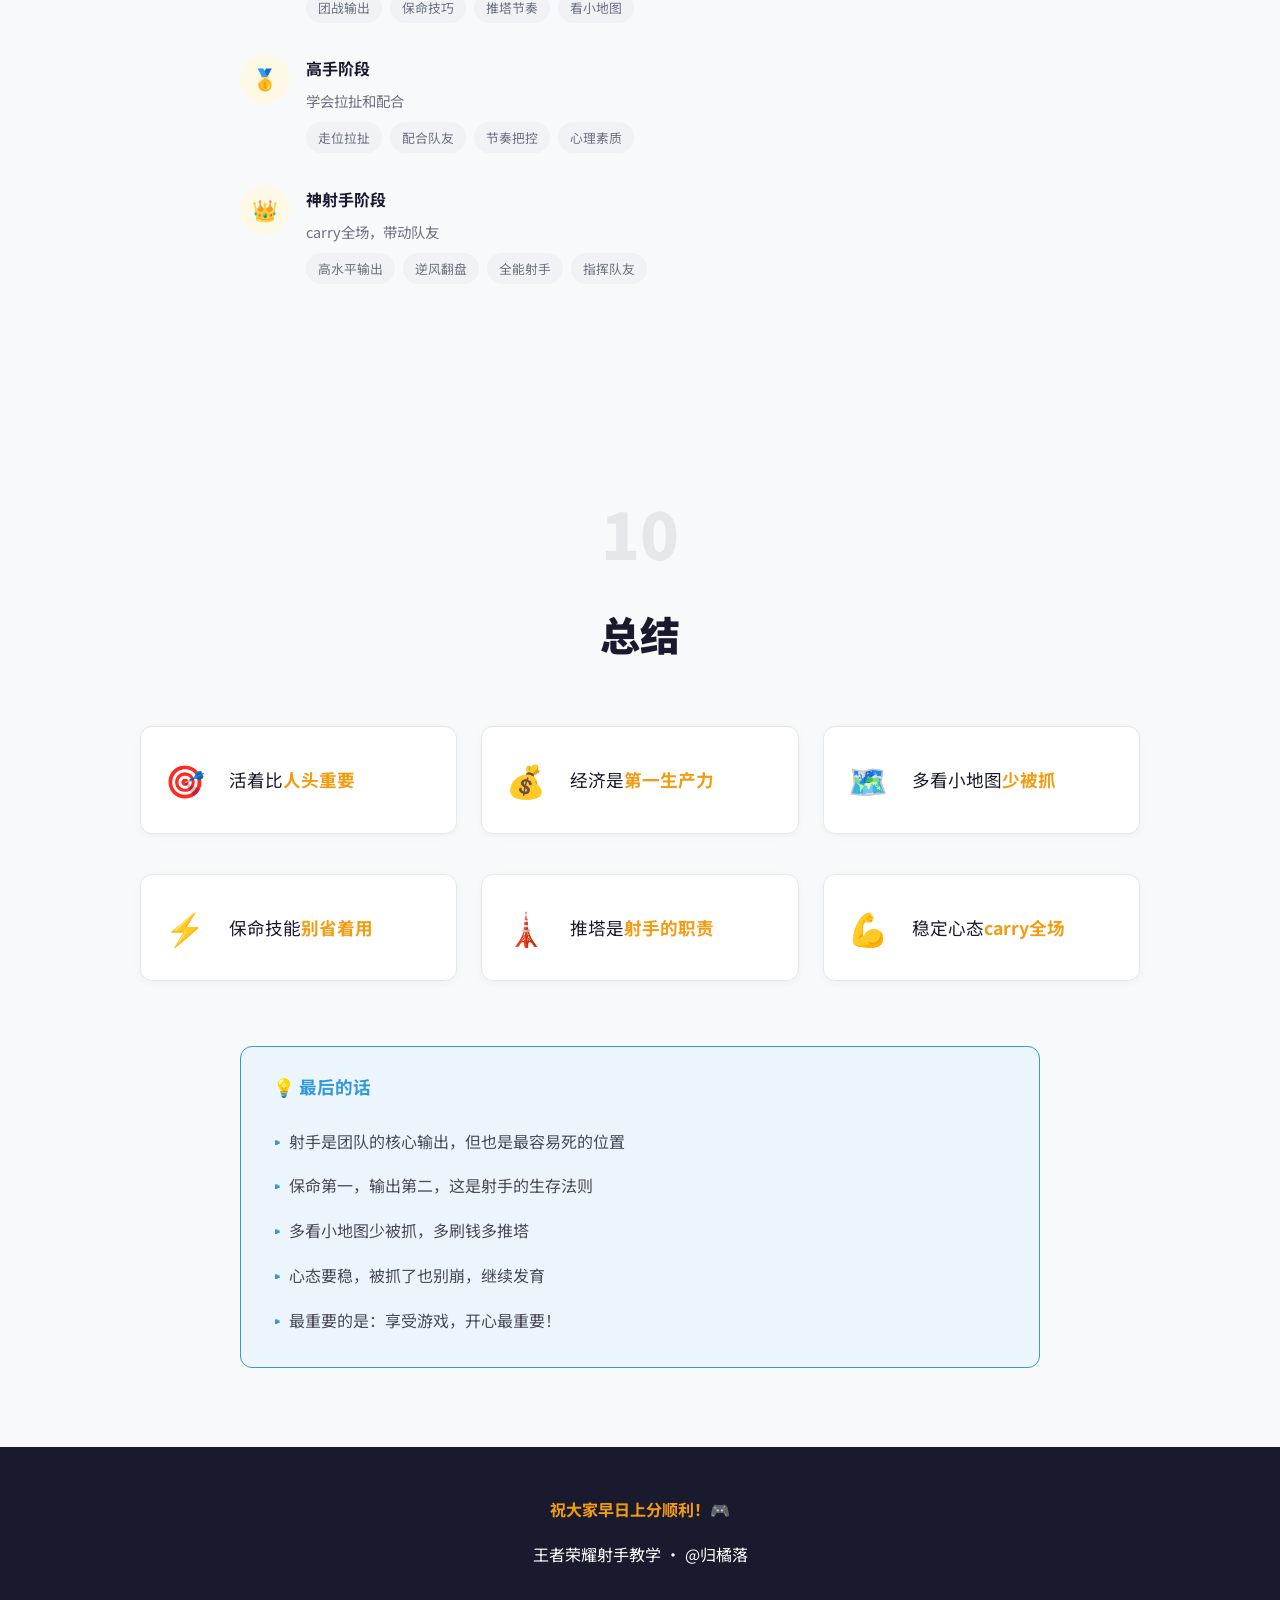
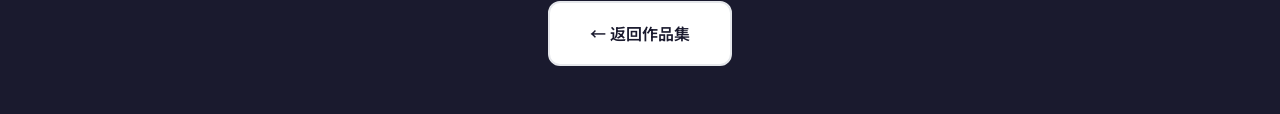
==== commit cff47c89: "feat: 丰富打野和射手教学内容 打野教学新增： - 打野核心思维（6个详细要点） - 刷野路线详解（红开、蓝开、速3、反野） - 打野类型详解（野核、蓝领、节奏、刺客） - 时间节点管理（发育期、" ====
--- a/adcarry.html
+++ b/adcarry.html
@@ -1,298 +1,1572 @@
 <!DOCTYPE html>
 <html lang="zh-CN">
 <head>
-  <meta charset="UTF-8">
-  <meta name="viewport" content="width=device-width, initial-scale=1.0">
-  <title>王者荣耀 - 射手教学</title>
-  <link href="https://fonts.googleapis.com/css2?family=Noto+Sans+SC:wght@300;400;500;700;900&display=swap" rel="stylesheet">
-  <link rel="stylesheet" href="css/styles.css">
-  <style>
-    :root {
-      --accent: #f39c12;
-      --accent-light: #fef9e7;
-    }
-    
-    .btn-primary {
-      background: var(--accent);
-    }
-    
-    .btn-primary:hover {
-      background: #e67e22;
-    }
-    
-    .section-alt {
-      background: var(--bg-section);
-    }
-    
-    .hero {
-      background: linear-gradient(135deg, #fef9e7 0%, #fff 50%, #fdf2f2 100%);
-    }
-    
-    .hero-badge {
-      background: var(--accent-light);
-      border-color: var(--accent);
-      color: var(--accent);
-    }
-    
-    .tag-adc {
-      background: var(--accent-light);
-      color: var(--accent);
-    }
-    
-    .back-to-top {
-      background: var(--accent);
-      box-shadow: 0 4px 20px rgba(243, 156, 18, 0.4);
-    }
-    
-    .back-to-top:hover {
-      background: #e67e22;
-      box-shadow: 0 8px 30px rgba(243, 156, 18, 0.5);
-    }
-    
-    .tips-grid {
-      max-width: 1000px;
-      width: 100%;
-      display: grid;
-      grid-template-columns: repeat(auto-fit, minmax(250px, 1fr));
-      gap: 1.5rem;
-      margin-top: 2rem;
-    }
-    
-    .tip-card {
-      background: var(--bg-card);
-      border-radius: 16px;
-      padding: 1.5rem;
-      box-shadow: 0 2px 4px rgba(0, 0, 0, 0.02);
-      border: 1px solid var(--border-light);
-      border-left: 4px solid var(--accent);
-      transition: all 0.4s cubic-bezier(0.175, 0.885, 0.32, 1.275);
-      cursor: pointer;
-    }
-    
-    .tip-card:hover {
-      transform: translateY(-6px) scale(1.02);
-      box-shadow: 0 8px 16px rgba(0, 0, 0, 0.08), 0 4px 8px rgba(0, 0, 0, 0.04);
-    }
-    
-    .tip-title {
-      font-weight: 700;
-      margin-bottom: 0.5rem;
-      color: var(--text);
-    }
-    
-    .tip-text {
-      color: var(--text-secondary);
-      font-size: 0.95rem;
-      line-height: 1.6;
-    }
-    
-    .section-number {
-      font-size: 4rem;
-      font-weight: 900;
-      color: var(--border);
-      margin-bottom: 0.5rem;
-    }
-    
-    .content-grid {
-      max-width: 1000px;
-      width: 100%;
-      display: grid;
-      grid-template-columns: repeat(auto-fit, minmax(300px, 1fr));
-      gap: 2rem;
-      margin-top: 2rem;
-    }
-    
-    .pos-card {
-      background: var(--bg-card);
-      border-radius: 20px;
-      padding: 2rem;
-      border: 2px solid var(--border);
-      transition: all 0.3s ease;
-    }
-    
-    .pos-card:hover {
-      border-color: var(--accent);
-      transform: translateY(-5px);
-    }
-    
-    .hero-type {
-      background: var(--gold-light);
-      border-color: var(--gold);
-    }
-    
-    @media (max-width: 768px) {
-      .tips-grid {
-        grid-template-columns: 1fr;
-      }
-    }
-  </style>
+    <meta charset="UTF-8">
+    <meta name="viewport" content="width=device-width, initial-scale=1.0">
+    <title>王者荣耀 - 射手教学</title>
+    <link href="https://fonts.googleapis.com/css2?family=Noto+Sans+SC:wght@300;400;500;700;900&display=swap" rel="stylesheet">
+    <style>
+        :root {
+            --bg: #f8f9fa;
+            --bg-card: #ffffff;
+            --bg-section: #f0f2f5;
+            --text: #1a1a2e;
+            --text-secondary: #4a4a5a;
+            --text-muted: #6b7280;
+            --border: #e5e7eb;
+            --border-light: #f3f4f6;
+            --accent: #f39c12;
+            --accent-light: #fef9e7;
+            --blue: #3498db;
+            --blue-light: #ebf5fb;
+            --green: #27ae60;
+            --green-light: #eafaf1;
+            --gold: #f39c12;
+            --gold-light: #fef9e7;
+            --purple: #9b59b6;
+            --purple-light: #f5eef8;
+        }
+
+        * {
+            margin: 0;
+            padding: 0;
+            box-sizing: border-box;
+            -webkit-tap-highlight-color: transparent;
+        }
+
+        html {
+            scroll-behavior: smooth;
+            -webkit-overflow-scrolling: touch;
+        }
+
+        body {
+            font-family: 'Noto Sans SC', sans-serif;
+            background: var(--bg);
+            color: var(--text);
+            line-height: 1.8;
+            opacity: 0;
+            animation: pageLoad 0.5s ease forwards;
+        }
+
+        nav {
+            position: fixed;
+            top: 0;
+            left: 0;
+            width: 100%;
+            padding: 1rem 2rem;
+            background: rgba(255, 255, 255, 0.95);
+            backdrop-filter: blur(20px);
+            -webkit-backdrop-filter: blur(20px);
+            z-index: 1000;
+            display: flex;
+            justify-content: space-between;
+            align-items: center;
+            border-bottom: 1px solid var(--border);
+            transition: transform 0.3s ease, box-shadow 0.3s ease;
+            will-change: transform;
+        }
+
+        nav.scrolled {
+            box-shadow: 0 4px 20px rgba(0, 0, 0, 0.08);
+        }
+
+        .logo {
+            font-size: 1.3rem;
+            font-weight: 900;
+            color: var(--text);
+            cursor: pointer;
+            transition: transform 0.2s ease;
+        }
+
+        .logo:hover {
+            transform: scale(1.05);
+        }
+
+        .logo:active {
+            transform: scale(0.95);
+        }
+
+        .logo span {
+            color: var(--accent);
+        }
+
+        .nav-links {
+            display: flex;
+            gap: 1.5rem;
+            list-style: none;
+        }
+
+        .nav-links a {
+            color: var(--text-muted);
+            text-decoration: none;
+            font-size: 0.85rem;
+            font-weight: 500;
+            transition: color 0.3s ease, transform 0.2s ease;
+            position: relative;
+        }
+
+        .nav-links a:hover {
+            color: var(--accent);
+            transform: translateY(-2px);
+        }
+
+        .nav-links a:hover:after {
+            width: 100%;
+        }
+
+        .nav-links a:after {
+            content: '';
+            position: absolute;
+            bottom: -4px;
+            left: 0;
+            width: 0;
+            height: 2px;
+            background: var(--accent);
+            transition: width 0.3s ease;
+        }
+
+        .nav-links a:active {
+            transform: translateY(0);
+        }
+
+        main {
+            position: relative;
+            z-index: 10;
+            padding-top: 60px;
+        }
+
+        section {
+            min-height: auto;
+            padding: 5rem 2rem;
+            display: flex;
+            flex-direction: column;
+            justify-content: center;
+            align-items: center;
+        }
+
+        .hero {
+            position: relative;
+            text-align: center;
+            background: linear-gradient(135deg, #fef9e7 0%, #fff 50%, #fdf2f2 100%);
+            min-height: 100vh;
+            display: flex;
+            align-items: center;
+            justify-content: center;
+        }
+
+        .hero-content {
+            position: relative;
+            z-index: 2;
+            max-width: 800px;
+        }
+
+        .hero-badge {
+            display: inline-block;
+            padding: 0.5rem 1.5rem;
+            background: var(--accent-light);
+            border: 1px solid var(--accent);
+            border-radius: 50px;
+            font-size: 0.9rem;
+            color: var(--accent);
+            margin-bottom: 2rem;
+            animation: pulse 2s ease-in-out infinite;
+        }
+
+        .hero h1 {
+            font-size: clamp(2.5rem, 8vw, 5rem);
+            font-weight: 900;
+            line-height: 1.1;
+            margin-bottom: 1rem;
+            color: var(--text);
+        }
+
+        .hero h1 .highlight {
+            color: var(--accent);
+        }
+
+        .hero-subtitle {
+            font-size: 1.3rem;
+            color: var(--text-muted);
+            margin-bottom: 3rem;
+        }
+
+        .hero-cta {
+            display: flex;
+            gap: 1rem;
+            justify-content: center;
+        }
+
+        .btn {
+            padding: 1rem 2.5rem;
+            border-radius: 12px;
+            font-size: 1rem;
+            font-weight: 600;
+            cursor: pointer;
+            transition: all 0.3s ease;
+            text-decoration: none;
+            display: inline-flex;
+            align-items: center;
+            gap: 0.5rem;
+            user-select: none;
+            -webkit-user-select: none;
+            -webkit-tap-highlight-color: transparent;
+        }
+
+        .btn:hover {
+            transform: translateY(-3px);
+            box-shadow: 0 10px 30px rgba(0, 0, 0, 0.15);
+        }
+
+        .btn:active {
+            transform: translateY(-1px);
+            box-shadow: 0 5px 15px rgba(0, 0, 0, 0.1);
+        }
+
+        .btn-primary {
+            background: var(--accent);
+            color: white;
+            border: none;
+        }
+
+        .btn-primary:hover {
+            background: #e67e22;
+        }
+
+        .btn-secondary {
+            background: white;
+            color: var(--text);
+            border: 2px solid var(--border);
+        }
+
+        .btn-secondary:hover {
+            border-color: var(--accent);
+            color: var(--accent);
+        }
+
+        .section-header {
+            text-align: center;
+            margin-bottom: 3rem;
+        }
+
+        .section-number {
+            font-size: 4rem;
+            font-weight: 900;
+            color: var(--border);
+            margin-bottom: 0.5rem;
+        }
+
+        .section-title {
+            font-size: 2.5rem;
+            font-weight: 900;
+            margin-bottom: 0.5rem;
+            color: var(--text);
+        }
+
+        .section-desc {
+            color: var(--text-muted);
+            font-size: 1.1rem;
+        }
+
+        .section-intro {
+            max-width: 800px;
+            text-align: center;
+            color: var(--text-secondary);
+            font-size: 1.05rem;
+            margin-bottom: 2rem;
+            padding: 1.5rem 2rem;
+            background: var(--bg-card);
+            border-radius: 12px;
+            border-left: 4px solid var(--accent);
+            box-shadow: 0 2px 8px rgba(0,0,0,0.04);
+        }
+
+        .card-grid {
+            display: grid;
+            grid-template-columns: repeat(auto-fit, minmax(300px, 1fr));
+            gap: 1.5rem;
+            max-width: 1200px;
+            width: 100%;
+        }
+
+        .card {
+            background: var(--bg-card);
+            border: 1px solid var(--border);
+            border-radius: 16px;
+            padding: 1.8rem;
+            transition: all 0.3s ease;
+            box-shadow: 0 2px 8px rgba(0,0,0,0.04);
+        }
+
+        .card:hover {
+            transform: translateY(-4px);
+            box-shadow: 0 8px 24px rgba(0,0,0,0.08);
+            border-color: var(--accent);
+        }
+
+        .card-icon {
+            font-size: 2.5rem;
+            margin-bottom: 0.8rem;
+        }
+
+        .card h3 {
+            font-size: 1.2rem;
+            margin-bottom: 0.5rem;
+            color: var(--text);
+        }
+
+        .card p {
+            color: var(--text-muted);
+            font-size: 0.95rem;
+        }
+
+        .card-detail {
+            margin-top: 1rem;
+            padding-top: 1rem;
+            border-top: 1px solid var(--border-light);
+        }
+
+        .card-detail p {
+            font-size: 0.9rem;
+            color: var(--text-secondary);
+            line-height: 1.7;
+        }
+
+        .tips-grid {
+            max-width: 1000px;
+            width: 100%;
+            display: grid;
+            grid-template-columns: repeat(auto-fit, minmax(250px, 1fr));
+            gap: 1.5rem;
+            margin-top: 2rem;
+        }
+
+        .tip-card {
+            background: var(--bg-card);
+            border-radius: 16px;
+            padding: 1.5rem;
+            box-shadow: 0 2px 4px rgba(0, 0, 0, 0.02);
+            border: 1px solid var(--border-light);
+            border-left: 4px solid var(--accent);
+            transition: all 0.4s cubic-bezier(0.175, 0.885, 0.32, 1.275);
+            cursor: pointer;
+        }
+
+        .tip-card:hover {
+            transform: translateY(-6px) scale(1.02);
+            box-shadow: 0 8px 16px rgba(0, 0, 0, 0.08), 0 4px 8px rgba(0, 0, 0, 0.04);
+        }
+
+        .tip-card:active {
+            transform: translateY(-3px) scale(0.98);
+        }
+
+        .tip-title {
+            font-weight: 700;
+            margin-bottom: 0.5rem;
+            color: var(--text);
+        }
+
+        .tip-text {
+            color: var(--text-secondary);
+            font-size: 0.95rem;
+            line-height: 1.6;
+        }
+
+        .content-grid {
+            max-width: 1000px;
+            width: 100%;
+            display: grid;
+            grid-template-columns: repeat(auto-fit, minmax(300px, 1fr));
+            gap: 2rem;
+            margin-top: 2rem;
+        }
+
+        .pos-card {
+            background: var(--bg-card);
+            border-radius: 20px;
+            padding: 2rem;
+            border: 2px solid var(--border);
+            transition: all 0.3s ease;
+        }
+
+        .pos-card:hover {
+            border-color: var(--accent);
+            transform: translateY(-5px);
+        }
+
+        .hero-type {
+            background: var(--gold-light);
+            border-color: var(--gold);
+        }
+
+        .section-alt {
+            background: var(--bg-section);
+        }
+
+        .tip-box {
+            background: var(--blue-light);
+            border: 1px solid var(--blue);
+            border-radius: 12px;
+            padding: 1.5rem 2rem;
+            margin-top: 2rem;
+            max-width: 800px;
+            width: 100%;
+        }
+
+        .tip-box h4 {
+            color: var(--blue);
+            margin-bottom: 1rem;
+            font-size: 1.1rem;
+            display: flex;
+            align-items: center;
+            gap: 0.5rem;
+        }
+
+        .tip-box ul {
+            list-style: none;
+        }
+
+        .tip-box li {
+            padding: 0.5rem 0;
+            color: var(--text-secondary);
+            display: flex;
+            align-items: flex-start;
+            gap: 0.5rem;
+        }
+
+        .tip-box li::before {
+            content: '▸';
+            color: var(--blue);
+            font-weight: bold;
+        }
+
+        .case-study {
+            background: var(--bg-card);
+            border: 1px solid var(--border);
+            border-radius: 12px;
+            padding: 1.5rem;
+            margin-top: 2rem;
+            max-width: 800px;
+            width: 100%;
+            box-shadow: 0 2px 8px rgba(0,0,0,0.04);
+        }
+
+        .case-study h4 {
+            color: var(--purple);
+            margin-bottom: 1rem;
+            font-size: 1.1rem;
+        }
+
+        .case-study p {
+            color: var(--text-secondary);
+            line-height: 1.8;
+        }
+
+        .case-study .scenario {
+            background: var(--purple-light);
+            border-left: 3px solid var(--purple);
+            padding: 1rem;
+            margin: 1rem 0;
+            border-radius: 0 10px 10px 0;
+        }
+
+        .case-study .action {
+            color: var(--green);
+            font-weight: 600;
+        }
+
+        .comparison {
+            display: grid;
+            grid-template-columns: 1fr 1fr;
+            gap: 2rem;
+            max-width: 1000px;
+            width: 100%;
+        }
+
+        .comparison-card {
+            padding: 2rem;
+            border-radius: 16px;
+            border: 2px solid;
+            background: var(--bg-card);
+        }
+
+        .comparison-card.good {
+            border-color: var(--green);
+        }
+
+        .comparison-card.bad {
+            border-color: var(--accent);
+        }
+
+        .comparison-card h3 {
+            font-size: 1.3rem;
+            margin-bottom: 1.5rem;
+            display: flex;
+            align-items: center;
+            gap: 0.5rem;
+        }
+
+        .comparison-card.good h3 {
+            color: var(--green);
+        }
+
+        .comparison-card.bad h3 {
+            color: var(--accent);
+        }
+
+        .comparison-card ul {
+            list-style: none;
+        }
+
+        .comparison-card li {
+            padding: 0.8rem 0;
+            border-bottom: 1px solid var(--border-light);
+            display: flex;
+            align-items: center;
+            gap: 0.5rem;
+            color: var(--text-secondary);
+        }
+
+        .comparison-card li:last-child {
+            border-bottom: none;
+        }
+
+        .warning-box {
+            background: var(--accent-light);
+            border: 1px solid var(--accent);
+            border-radius: 12px;
+            padding: 1.5rem;
+            margin-top: 2rem;
+            max-width: 800px;
+            width: 100%;
+        }
+
+        .warning-box h4 {
+            color: var(--accent);
+            margin-bottom: 1rem;
+            display: flex;
+            align-items: center;
+            gap: 0.5rem;
+        }
+
+        .warning-box ul {
+            list-style: none;
+        }
+
+        .warning-box li {
+            padding: 0.5rem 0;
+            color: var(--text-secondary);
+            display: flex;
+            align-items: flex-start;
+            gap: 0.5rem;
+        }
+
+        .warning-box li::before {
+            content: '⚠';
+            color: var(--accent);
+        }
+
+        .mistakes-list {
+            max-width: 900px;
+            width: 100%;
+        }
+
+        .mistake-item {
+            display: flex;
+            align-items: stretch;
+            gap: 1.5rem;
+            padding: 1.5rem;
+            background: var(--bg-card);
+            border-radius: 12px;
+            margin-bottom: 1rem;
+            box-shadow: 0 2px 8px rgba(0,0,0,0.04);
+            border: 1px solid var(--border);
+        }
+
+        .mistake-text {
+            flex: 1;
+            padding: 1rem 1.5rem;
+            background: var(--accent-light);
+            border-radius: 10px;
+            border-left: 3px solid var(--accent);
+            display: flex;
+            flex-direction: column;
+            justify-content: center;
+        }
+
+        .mistake-text p {
+            color: var(--accent);
+            font-weight: 500;
+        }
+
+        .mistake-explain {
+            font-size: 0.85rem;
+            color: var(--text-muted);
+            margin-top: 0.5rem;
+        }
+
+        .mistake-arrow {
+            font-size: 1.5rem;
+            color: var(--border);
+            display: flex;
+            align-items: center;
+        }
+
+        .fix-text {
+            flex: 1;
+            padding: 1rem 1.5rem;
+            background: var(--green-light);
+            border-radius: 10px;
+            border-left: 3px solid var(--green);
+            display: flex;
+            flex-direction: column;
+            justify-content: center;
+        }
+
+        .fix-text p {
+            color: var(--green);
+            font-weight: 500;
+        }
+
+        .fix-detail {
+            font-size: 0.85rem;
+            color: var(--text-muted);
+            margin-top: 0.5rem;
+        }
+
+        .progress-section {
+            max-width: 800px;
+            width: 100%;
+        }
+
+        .progress-stage {
+            display: flex;
+            align-items: stretch;
+            gap: 1rem;
+            margin-bottom: 2rem;
+        }
+
+        .progress-icon {
+            width: 50px;
+            height: 50px;
+            border-radius: 50%;
+            display: flex;
+            align-items: center;
+            justify-content: center;
+            font-size: 1.3rem;
+            flex-shrink: 0;
+        }
+
+        .progress-stage:nth-child(1) .progress-icon {
+            background: var(--bg-section);
+        }
+
+        .progress-stage:nth-child(2) .progress-icon {
+            background: var(--blue-light);
+        }
+
+        .progress-stage:nth-child(3) .progress-icon {
+            background: var(--accent-light);
+        }
+
+        .progress-stage:nth-child(4) .progress-icon {
+            background: var(--gold-light);
+        }
+
+        .progress-content h4 {
+            color: var(--text);
+            margin-bottom: 0.3rem;
+        }
+
+        .progress-content p {
+            color: var(--text-muted);
+            font-size: 0.9rem;
+        }
+
+        .progress-tags {
+            display: flex;
+            gap: 0.5rem;
+            margin-top: 0.5rem;
+            flex-wrap: wrap;
+        }
+
+        .progress-tag {
+            padding: 0.25rem 0.75rem;
+            background: var(--bg-section);
+            border-radius: 50px;
+            font-size: 0.8rem;
+            color: var(--text-muted);
+        }
+
+        .summary-grid {
+            display: grid;
+            grid-template-columns: repeat(auto-fit, minmax(300px, 1fr));
+            gap: 1.5rem;
+            max-width: 1000px;
+            width: 100%;
+        }
+
+        .summary-item {
+            display: flex;
+            align-items: center;
+            gap: 1.5rem;
+            padding: 1.5rem;
+            margin-bottom: 1rem;
+            background: var(--bg-card);
+            border-radius: 12px;
+            transition: all 0.3s ease;
+            box-shadow: 0 2px 8px rgba(0,0,0,0.04);
+            border: 1px solid var(--border);
+        }
+
+        .summary-item:hover {
+            transform: translateX(6px);
+            border-color: var(--accent);
+        }
+
+        .summary-icon {
+            font-size: 2rem;
+        }
+
+        .summary-text {
+            font-size: 1.1rem;
+            color: var(--text);
+        }
+
+        .summary-text .highlight {
+            color: var(--accent);
+            font-weight: 700;
+        }
+
+        footer {
+            text-align: center;
+            padding: 3rem;
+            background: var(--text);
+            color: white;
+        }
+
+        footer .highlight {
+            color: var(--accent);
+            font-weight: 700;
+        }
+
+        .back-to-top {
+            position: fixed;
+            bottom: 2rem;
+            right: 2rem;
+            width: 50px;
+            height: 50px;
+            background: var(--accent);
+            color: white;
+            border: none;
+            border-radius: 50%;
+            font-size: 1.5rem;
+            cursor: pointer;
+            opacity: 0;
+            visibility: hidden;
+            transform: translateY(20px);
+            transition: all 0.3s ease;
+            z-index: 999;
+            box-shadow: 0 4px 20px rgba(243, 156, 18, 0.4);
+            display: flex;
+            align-items: center;
+            justify-content: center;
+            will-change: transform, opacity;
+        }
+
+        .back-to-top.visible {
+            opacity: 1;
+            visibility: visible;
+            transform: translateY(0);
+        }
+
+        .back-to-top:hover {
+            background: #e67e22;
+            transform: translateY(-3px);
+            box-shadow: 0 8px 30px rgba(243, 156, 18, 0.5);
+        }
+
+        .back-to-top:active {
+            transform: translateY(0);
+        }
+
+        .tag-adc {
+            background: var(--accent-light);
+            color: var(--accent);
+        }
+
+        .fade-in {
+            opacity: 0;
+            transform: translateY(40px);
+            transition: opacity 0.8s ease, transform 0.8s ease;
+            will-change: transform, opacity;
+        }
+
+        .fade-in.visible {
+            opacity: 1;
+            transform: translateY(0);
+        }
+
+        @keyframes fadeInUp {
+            from {
+                opacity: 0;
+                transform: translateY(40px);
+            }
+            to {
+                opacity: 1;
+                transform: translateY(0);
+            }
+        }
+
+        @keyframes pageLoad {
+            from {
+                opacity: 0;
+            }
+            to {
+                opacity: 1;
+            }
+        }
+
+        @keyframes pulse {
+            0%, 100% {
+                transform: scale(1);
+            }
+            50% {
+                transform: scale(1.05);
+            }
+        }
+
+        @media (max-width: 768px) {
+            nav {
+                padding: 1rem;
+            }
+
+            .nav-links {
+                display: none;
+            }
+
+            .hero-cta {
+                flex-direction: column;
+            }
+
+            .comparison {
+                grid-template-columns: 1fr;
+            }
+
+            .mistake-item {
+                flex-direction: column;
+                text-align: center;
+            }
+
+            .mistake-arrow {
+                transform: rotate(90deg);
+            }
+
+            .back-to-top {
+                bottom: 1.5rem;
+                right: 1.5rem;
+                width: 45px;
+                height: 45px;
+                font-size: 1.3rem;
+            }
+
+            section {
+                padding: 3rem 1.5rem;
+            }
+
+            .section-title {
+                font-size: 2rem;
+            }
+        }
+    </style>
 </head>
 <body>
-  <nav>
-    <div class="logo">
-      🎮 荣耀<span>教学</span>
-    </div>
-    <ul class="nav-links">
-      <li><a href="index.html">← 返回首页</a></li>
-    </ul>
-  </nav>
-
-  <main>
-    <section class="hero">
-      <div class="hero-content fade-in">
-        <span class="hero-badge">@归橘落</span>
-        <h1>
-          王者荣耀<br>
-          <span class="highlight">射手教学</span>
-        </h1>
-        <p class="hero-subtitle">稳定输出，Carry全场</p>
-        <div class="hero-cta">
-          <a href="#start" class="btn btn-primary">开始学习</a>
-          <a href="index.html" class="btn btn-secondary">返回作品集</a>
+    <nav>
+        <div class="logo" onclick="window.scrollTo({top: 0, behavior: 'smooth'})">
+            🎮 荣耀<span>教学</span>
         </div>
-      </div>
-    </section>
-
-    <section id="start">
-      <div class="section-header fade-in">
-        <div class="section-number">01</div>
-        <h2 class="section-title">射手的核心素养</h2>
-        <p class="section-desc">射手是团队的输出担当</p>
-      </div>
-      <div class="portfolio-grid">
-        <div class="card fade-in">
-          <div class="card-icon">🎯</div>
-          <h3>输出第一</h3>
-          <p>保证自己存活，尽可能多的打输出</p>
-          <div class="card-tags">
-            <span class="tag tag-adc">输出</span>
-            <span class="tag tag-adc">生存</span>
-          </div>
+        <ul class="nav-links">
+            <li><a href="index.html">← 返回首页</a></li>
+        </ul>
+    </nav>
+
+    <main>
+        <section class="hero">
+            <div class="hero-content fade-in">
+                <span class="hero-badge">@归橘落</span>
+                <h1>
+                    王者荣耀<br>
+                    <span class="highlight">射手教学</span>
+                </h1>
+                <p class="hero-subtitle">稳定输出，Carry全场 · 射手是团队的核心火力</p>
+                <div class="hero-cta">
+                    <a href="#core" class="btn btn-primary">开始学习</a>
+                    <a href="index.html" class="btn btn-secondary">返回作品集</a>
+                </div>
+            </div>
+        </section>
+
+        <section id="core">
+            <div class="section-header fade-in">
+                <div class="section-number">01</div>
+                <h2 class="section-title">射手到底<span style="color: var(--accent);">该干嘛</span></h2>
+            </div>
+            <p class="section-intro fade-in">
+                射手是团队的输出担当，后期团战的核心火力。你死了没关系，只要输出打满，队友就能收割；但你活着却没输出，那这波团基本就凉了。射手玩得好，能把对面坦克当脆皮打；玩不好，对面刺客见你一次秒你一次。
+            </p>
+            <div class="card-grid">
+                <div class="card fade-in">
+                    <div class="card-icon">🎯</div>
+                    <h3>保证存活</h3>
+                    <p>活着才有输出，死了什么都不是</p>
+                    <div class="card-detail">
+                        <p>射手的命比任何东西都重要！团战的时候，你的首要任务就是活着。只要你活着，哪怕残血了，对面也不敢轻易开团。所以别贪，别浪，保命第一。</p>
+                    </div>
+                </div>
+                <div class="card fade-in">
+                    <div class="card-icon">💰</div>
+                    <h3>稳定发育</h3>
+                    <p>经济是第一生产力，没钱就没伤害</p>
+                    <div class="card-detail">
+                        <p>射手的核心就是刷钱！兵线、野怪、人头、助攻，都是钱。钱越多，装备越好，伤害越高。刷钱的时候别被抓，刷完钱别急着浪。</p>
+                    </div>
+                </div>
+                <div class="card fade-in">
+                    <div class="card-icon">⚡</div>
+                    <h3>最大化输出</h3>
+                    <p>活着的同时，尽可能多打伤害</p>
+                    <div class="card-detail">
+                        <p>保命不等于躲后面！该输出的时候要输出，能打到谁就打谁。站在后排疯狂输出，哪怕是对面前排也要打。打前排不是错，活着才是第一位的。</p>
+                    </div>
+                </div>
+                <div class="card fade-in">
+                    <div class="card-icon">⏰</div>
+                    <h3>把握时机</h3>
+                    <p>知道什么时候该上，什么时候该退</p>
+                    <div class="card-detail">
+                        <p>射手的进场时机很关键！对面关键技能交了你再上，对面刺客没露头你别冒进。时机的把握需要经验，多打几把就知道什么时候该进场了。</p>
+                    </div>
+                </div>
+                <div class="card fade-in">
+                    <div class="card-icon">🗺️</div>
+                    <h3>观察地图</h3>
+                    <p>多看小地图，知道危险在哪里</p>
+                    <div class="card-detail">
+                        <p>小地图是射手的命！看到对面刺客消失了，赶紧往后靠；看到对面有人在往你这边走，赶紧躲一下。多看地图少被抓，这是射手的基本功。</p>
+                    </div>
+                </div>
+                <div class="card fade-in">
+                    <div class="card-icon">💪</div>
+                    <h3>配合队友</h3>
+                    <p>跟着团队节奏，别一个人单机</p>
+                    <div class="card-detail">
+                        <p>射手是团队的一员，不是单打独斗！该跟队友配合就跟，配合好了能打出1+1>2的效果。别嫌弃辅助烦，没有辅助保护的射手就是对面的提款机。</p>
+                    </div>
+                </div>
+            </div>
+            <div class="tip-box fade-in">
+                <h4>💡 射手的黄金法则</h4>
+                <ul>
+                    <li>活着比人头重要，别为了一个人头把自己送掉</li>
+                    <li>经济是第一位的，有钱才有伤害</li>
+                    <li>多看小地图，危险来了赶紧跑</li>
+                    <li>保命技能别省着用，该交就交</li>
+                    <li>站位要靠后，别冲最前面当靶子</li>
+                </ul>
+            </div>
+        </section>
+
+        <section class="section-alt" id="types">
+            <div class="section-header fade-in">
+                <div class="section-number">02</div>
+                <h2 class="section-title">射手<span style="color: var(--accent);">类型</span></h2>
+            </div>
+            <p class="section-intro fade-in">
+                不同的射手有不同的玩法，有的需要站撸输出，有的需要灵活走位。找到适合自己的类型很重要。
+            </p>
+            <div class="content-grid">
+                <div class="pos-card fade-in hero-type">
+                    <div class="card-icon">🏹</div>
+                    <h3>站桩输出型</h3>
+                    <p><strong>代表英雄：</strong>后羿、鲁班七号、黄忠、伽罗、狄仁杰</p>
+                    <div class="card-detail" style="margin-top: 1rem;">
+                        <p><strong>特点：</strong>没有位移或位移很少，攻速快，站撸输出爆炸</p>
+                        <p style="margin-top: 0.5rem;"><strong>玩法：</strong>找个安全位置站撸，配合辅助保护，疯狂输出</p>
+                        <p style="margin-top: 0.5rem;"><strong>适合：</strong>新手入门、喜欢站撸输出的玩家</p>
+                    </div>
+                    <div class="card-tags" style="margin-top: 1rem;">
+                        <span class="tag tag-adc">站撸</span>
+                        <span class="tag tag-adc">爆发</span>
+                        <span class="tag tag-adc">后期</span>
+                    </div>
+                </div>
+                <div class="pos-card fade-in" style="animation-delay: 0.1s;">
+                    <div class="card-icon">⚡</div>
+                    <h3>灵活位移型</h3>
+                    <p><strong>代表英雄：</strong>公孙离、马可波罗、孙尚香、李元芳</p>
+                    <div class="card-detail" style="margin-top: 1rem;">
+                        <p><strong>特点：</strong>有位移技能，灵活走位，秀翻全场</p>
+                        <p style="margin-top: 0.5rem;"><strong>玩法：</strong>利用位移技能拉扯，打得到对面但不让对面打到</p>
+                        <p style="margin-top: 0.5rem;"><strong>适合：</strong>操作熟练、喜欢秀操作的玩家</p>
+                    </div>
+                    <div class="card-tags" style="margin-top: 1rem;">
+                        <span class="tag tag-adc">灵活</span>
+                        <span class="tag tag-adc">位移</span>
+                        <span class="tag tag-adc">秀</span>
+                    </div>
+                </div>
+                <div class="pos-card fade-in" style="animation-delay: 0.2s;">
+                    <div class="card-icon">🎯</div>
+                    <h3>远程消耗型</h3>
+                    <p><strong>代表英雄：</strong>虞姬、百里守约、蒙犽</p>
+                    <div class="card-detail" style="margin-top: 1rem;">
+                        <p><strong>特点：</strong>射程远，手长，可以在安全距离输出</p>
+                        <p style="margin-top: 0.5rem;"><strong>玩法：</strong>保持安全距离，远程消耗poke，等待机会收割</p>
+                        <p style="margin-top: 0.5rem;"><strong>适合：</strong>喜欢安全输出、不喜欢近身的玩家</p>
+                    </div>
+                    <div class="card-tags" style="margin-top: 1rem;">
+                        <span class="tag tag-adc">远程</span>
+                        <span class="tag tag-adc">消耗</span>
+                        <span class="tag tag-adc">poke</span>
+                    </div>
+                </div>
+            </div>
+        </section>
+
+        <section id="laning">
+            <div class="section-header fade-in">
+                <div class="section-number">03</div>
+                <h2 class="section-title">对线<span style="color: var(--accent);">技巧</span></h2>
+            </div>
+            <p class="section-intro fade-in">
+                对线是射手的日常，赢了对线就赢了一半。对线玩得好，能压着对面打；玩不好，只能被压在塔下吃土。
+            </p>
+            <div class="card-grid">
+                <div class="card fade-in">
+                    <div class="card-icon">🔫</div>
+                    <h3>补刀技巧</h3>
+                    <p>最后一刀补到小兵，最大化经济</p>
+                    <div class="card-detail">
+                        <p>补刀是射手的基本功！每个小兵最后一刀补到，能多拿不少钱。前期对线的时候，多练习补刀，能让你的经济比对面高很多。</p>
+                    </div>
+                </div>
+                <div class="card fade-in">
+                    <div class="card-icon">🛡️</div>
+                    <h3>消耗对面</h3>
+                    <p>用技能或者普攻消耗对面血量</p>
+                    <div class="card-detail">
+                        <p>对线的时候，别光顾着补刀，要找机会消耗对面。比如后羿的一技能，鲁班的被动扫射，都能消耗对面血量。对面血少了，你就可以压着他打。</p>
+                    </div>
+                </div>
+                <div class="card fade-in">
+                    <div class="card-icon">🚶</div>
+                    <h3>走位拉扯</h3>
+                    <p>利用走位躲开对面技能</p>
+                    <div class="card-detail">
+                        <p>对线的时候，走位很重要！看到对面要放技能了，往旁边走一步躲开。比如对面鲁班放扫射了，你就往前走一步绕开。对线走位好，能让你的换血赚很多。</p>
+                    </div>
+                </div>
+                <div class="card fade-in">
+                    <div class="card-icon">👁️</div>
+                    <h3>保持距离</h3>
+                    <p>和对面保持安全距离，别被轻易碰到</p>
+                    <div class="card-detail">
+                        <p>对线的时候，和对面的距离要把握好。太远了打不到人，太近了容易被消耗。一般来说，站在小兵后面一点是最好的位置。</p>
+                    </div>
+                </div>
+                <div class="card fade-in">
+                    <div class="card-icon">⚠️</div>
+                    <h3>防gank意识</h3>
+                    <p>看到对面打野消失，赶紧猥琐</p>
+                    <div class="card-detail">
+                        <p>对线的时候，千万别太浪！看到对面打野在中路消失了，或者往下路走了，赶紧往后缩。对面刺客来抓你，别恋战，赶紧跑。</p>
+                    </div>
+                </div>
+                <div class="card fade-in">
+                    <div class="card-icon">🐢</div>
+                    <h3>塔下发育</h3>
+                    <p>被压的时候，安稳在塔下吃线</p>
+                    <div class="card-detail">
+                        <p>如果对线打不过对面，别硬撑！在塔下猥琐吃线，等队友来抓。塔下有防御塔保护，对面想杀你也不容易。发育最重要，别为了面子丢了经济。</p>
+                    </div>
+                </div>
+            </div>
+            <div class="case-study fade-in">
+                <h4>🎯 对线实战案例</h4>
+                <div class="scenario">
+                    <strong>场景：</strong>你玩后羿，对面是鲁班七号，你家辅助在河道做视野
+                </div>
+                <p><span class="action">分析：</span></p>
+                <p>• 对面鲁班扫射伤害高，不能硬刚 ✓</p>
+                <p>• 你家辅助在做视野，相对安全 ✓</p>
+                <p>• 兵线快到了，可以准备消耗 ✓</p>
+                <p style="margin-top: 0.5rem;"><span class="action">正确操作：</span>等兵线靠近，用一技能+普攻快速清兵。清完兵顺便消耗一下鲁班，趁他清兵的时候打他两下。注意不要被他的扫射打到太多次。</p>
+            </div>
+        </section>
+
+        <section class="section-alt" id="teamfight">
+            <div class="section-header fade-in">
+                <div class="section-number">04</div>
+                <h2 class="section-title">团战<span style="color: var(--accent);">技巧</span></h2>
+            </div>
+            <p class="section-intro fade-in">
+                团战是射手的舞台，也是射手的噩梦。团战打好了，能carry全场；打不好，对面刺客见你一次秒你一次。
+            </p>
+            <div class="comparison fade-in">
+                <div class="comparison-card good">
+                    <h3>✅ 好的站位</h3>
+                    <ul>
+                        <li>✓ 站在后排，和队友在一起</li>
+                        <li>✓ 跟着辅助后面，躲在队友身后</li>
+                        <li>✓ 背靠墙壁，不容易被绕后</li>
+                        <li>✓ 和对面保持安全距离</li>
+                        <li>✓ 身边有控制技能保护</li>
+                    </ul>
+                </div>
+                <div class="comparison-card bad">
+                    <h3>❌ 错误的站位</h3>
+                    <ul>
+                        <li>✗ 站在最前面，第一个被秒</li>
+                        <li>✗ 一个人走侧面，被绕后</li>
+                        <li>✗ 站在草丛里，不知道队友在哪</li>
+                        <li>✗ 和队友脱节，孤立无援</li>
+                        <li>✗ 站得太靠前，被对面打到</li>
+                    </ul>
+                </div>
+            </div>
+            <div class="tip-box fade-in">
+                <h4>🎯 团战操作技巧</h4>
+                <ul>
+                    <li><strong>优先打能打到的：</strong>别强求切后排，能打到谁就打谁。前排也是人，打前排也是输出。</li>
+                    <li><strong>留好保命技能：</strong>闪现、净化等技能别乱用，等关键时刻再用。</li>
+                    <li><strong>注意走A：</strong>普攻一下，走一步，再普攻。站着不动容易被针对。</li>
+                    <li><strong>观察对面刺客：</strong>看到对面刺客露头了，赶紧往后缩，或者喊队友保护。</li>
+                    <li><strong>别追人：</strong>团战的时候别追人，追着追着你就死了。</li>
+                </ul>
+            </div>
+            <div class="case-study fade-in">
+                <h4>🎮 团战实战案例</h4>
+                <div class="scenario">
+                    <strong>场景：</strong>后期团战，你玩后羿，对面有关羽、娜可露露。你家张飞在你旁边。
+                </div>
+                <p><span class="action">分析：</span></p>
+                <p>• 关羽会绕后推人，要注意 ✓</p>
+                <p>• 娜可露露会直接突进后排，要注意 ✓</p>
+                <p>• 张飞有保护技能，可以信任 ✓</p>
+                <p style="margin-top: 0.5rem;"><span class="action">正确操作：</span>站在张飞后面，和队友保持队形。看到娜可露露露头了，赶紧往后缩，让张飞给你喷大。看到关羽冲过来，用闪现躲开。一边躲避一边输出，能打到谁就打谁。</p>
+            </div>
+        </section>
+
+        <section id="survive">
+            <div class="section-header fade-in">
+                <div class="section-number">05</div>
+                <h2 class="section-title">保命<span style="color: var(--accent);">技巧</span></h2>
+            </div>
+            <p class="section-intro fade-in">
+                活着才有输出，这是射手的真理。下面这些保命技巧，每个射手都必须学会。
+            </p>
+            <div class="tips-grid">
+                <div class="tip-card fade-in">
+                    <div class="tip-title">闪现使用时机</div>
+                    <div class="tip-text">别用来追人，用来逃命！看到刺客来了再闪，别提前用掉</div>
+                </div>
+                <div class="tip-card fade-in" style="animation-delay: 0.1s;">
+                    <div class="tip-title">净化时机</div>
+                    <div class="tip-text">别等快死了才用，对面控制技能放出来就交净化解掉</div>
+                </div>
+                <div class="tip-card fade-in" style="animation-delay: 0.2s;">
+                    <div class="tip-title">金身使用</div>
+                    <div class="tip-text">预判刺客要来了就开，别等伤害打到你才想起来用</div>
+                </div>
+                <div class="tip-card fade-in" style="animation-delay: 0.3s;">
+                    <div class="tip-title">站位靠后</div>
+                    <div class="tip-text">永远站在队友身后，保持安全距离，别冲到最前面</div>
+                </div>
+                <div class="tip-card fade-in" style="animation-delay: 0.4s;">
+                    <div class="tip-title">观察小地图</div>
+                    <div class="tip-text">对面刺客消失了，赶紧往后缩，别傻乎乎还在前面浪</div>
+                </div>
+                <div class="tip-card fade-in" style="animation-delay: 0.5s;">
+                    <div class="tip-title">跟紧辅助</div>
+                    <div class="tip-text">辅助在哪你就在哪，别一个人乱跑，落单就是送</div>
+                </div>
+            </div>
+            <div class="warning-box fade-in">
+                <h4>⚠️ 射手的保命禁忌</h4>
+                <ul>
+                    <li><strong>别追人：</strong>追人追到塔下，被反杀；追人追到草丛，被蹲杀</li>
+                    <li><strong>别省技能：</strong>闪现净化留着过年，死了才后悔</li>
+                    <li><strong>别浪：</strong>一个人带线被抓，对面直接一波</li>
+                    <li><strong>别贪：</strong>为了一个兵丢了一条命，不值</li>
+                    <li><strong>别冲：</strong>团战第一个冲上去，第一个被秒</li>
+                </ul>
+            </div>
+        </section>
+
+        <section class="section-alt" id="timing">
+            <div class="section-header fade-in">
+                <div class="section-number">06</div>
+                <h2 class="section-title">发育<span style="color: var(--accent);">节奏</span></h2>
+            </div>
+            <p class="section-intro fade-in">
+                射手的核心就是刷钱，经济越高压制力越强。发育节奏把控好了，比赛就赢了一半。
+            </p>
+            <div class="progress-section">
+                <div class="progress-stage fade-in">
+                    <div class="progress-icon">🌱</div>
+                    <div class="progress-content">
+                        <h4>前期（1-4级）</h4>
+                        <p>安稳对线，优先补刀，别浪别死</p>
+                        <div class="progress-tags">
+                            <span class="progress-tag">专注补刀</span>
+                            <span class="progress-tag">猥琐发育</span>
+                            <span class="progress-tag">防止被抓</span>
+                        </div>
+                    </div>
+                </div>
+                <div class="progress-stage fade-in">
+                    <div class="progress-icon">🌿</div>
+                    <div class="progress-content">
+                        <h4>中期（5-10级）</h4>
+                        <p>参团+刷钱两手抓，注意保命</p>
+                        <div class="progress-tags">
+                            <span class="progress-tag">跟团输出</span>
+                            <span class="progress-tag">推塔拿龙</span>
+                            <span class="progress-tag">补充发育</span>
+                            <span class="progress-tag">小心被抓</span>
+                        </div>
+                    </div>
+                </div>
+                <div class="progress-stage fade-in">
+                    <div class="progress-icon">🔥</div>
+                    <div class="progress-content">
+                        <h4>后期（11级+）</h4>
+                        <p>团战核心，疯狂输出，一波结束</p>
+                        <div class="progress-tags">
+                            <span class="progress-tag">团战输出</span>
+                            <span class="progress-tag">保护站位</span>
+                            <span class="progress-tag">终结比赛</span>
+                        </div>
+                    </div>
+                </div>
+            </div>
+            <div class="tip-box fade-in">
+                <h4>💡 发育小技巧</h4>
+                <ul>
+                    <li>清完兵线顺便吃一下旁边的野怪，增加收入</li>
+                    <li>小地图看到对面在打架，赶紧推塔，他们顾不上你</li>
+                    <li>团战赢了别光顾着追人，赶紧推塔拿龙</li>
+                    <li>逆风局更要刷钱，没经济的射手等于没用</li>
+                </ul>
+            </div>
+        </section>
+
+        <section id="positioning">
+            <div class="section-header fade-in">
+                <div class="section-number">07</div>
+                <h2 class="section-title">推塔<span style="color: var(--accent);">技巧</span></h2>
+            </div>
+            <p class="section-intro fade-in">
+                射手推塔是团队的职责，推塔能压制对面视野和经济。射手是最适合推塔的位置，所以推塔是你的任务。
+            </p>
+            <div class="card-grid">
+                <div class="card fade-in">
+                    <div class="card-icon">🗼</div>
+                    <h3>推塔优先级</h3>
+                    <p>外塔 > 中塔 > 高地塔，有机会就推</p>
+                    <div class="card-detail">
+                        <p>推塔要分优先级！先推外塔，再推中塔，最后推高地。有兵线的时候一定要推塔，别光顾着刷野忘了推。</p>
+                    </div>
+                </div>
+                <div class="card fade-in">
+                    <div class="card-icon">👥</div>
+                    <h3>配合推塔</h3>
+                    <p>让辅助抗伤害，你安心输出</p>
+                    <div class="card-detail">
+                        <p>推塔的时候，让辅助先进去抗伤害，你在后面输出。辅助有护盾或者控制技能，能保护你安全推塔。</p>
+                    </div>
+                </div>
+                <div class="card fade-in">
+                    <div class="card-icon">⚠️</div>
+                    <h3>防gank推塔</h3>
+                    <p>推塔的时候要注意小地图，别被抓</p>
+                    <div class="card-detail">
+                        <p>推塔虽然重要，但是命更重要！看到对面打野消失了，赶紧跑，别为了一个塔把自己送掉。</p>
+                    </div>
+                </div>
+                <div class="card fade-in">
+                    <div class="card-icon">🚀</div>
+                    <h3>速推节奏</h3>
+                    <p>团战赢了赶紧推塔，别浪费机会</p>
+                    <div class="card-detail">
+                        <p>团战赢了之后，赶紧推塔！这是最好的推塔时机，对面都在复活，推完塔还可以拿龙。一波团赢能拿多少资源，就看你推塔快不快了。</p>
+                    </div>
+                </div>
+            </div>
+        </section>
+
+        <section class="section-alt" id="mistakes">
+            <div class="section-header fade-in">
+                <div class="section-number">08</div>
+                <h2 class="section-title">常见<span style="color: var(--accent);">错误</span></h2>
+            </div>
+            <p class="section-intro fade-in">
+                这些错误射手经常犯，犯了轻则被抓，重则被翻盘。避开这些坑，你至少是个合格射手。
+            </p>
+            <div class="mistakes-list">
+                <div class="mistake-item fade-in">
+                    <div class="mistake-text">
+                        <p>❌ 站位太靠前</p>
+                        <p class="mistake-explain">第一个被秒，团队直接失去核心输出</p>
+                    </div>
+                    <div class="mistake-arrow">→</div>
+                    <div class="fix-text">
+                        <p>✅ 站在后排，跟着队友</p>
+                        <p class="fix-detail">永远躲在队友身后，保持安全距离</p>
+                    </div>
+                </div>
+                <div class="mistake-item fade-in">
+                    <div class="mistake-text">
+                        <p>❌ 为了人头追太深</p>
+                        <p class="mistake-explain">追人追到对面塔下被反杀，还丢了节奏</p>
+                    </div>
+                    <div class="mistake-arrow">→</div>
+                    <div class="fix-text">
+                        <p>✅ 追不到就撤，别贪</p>
+                        <p class="fix-detail">人头是队友的，塔是大家的，你的安全是你的</p>
+                    </div>
+                </div>
+                <div class="mistake-item fade-in">
+                    <div class="mistake-text">
+                        <p>❌ 不看小地图</p>
+                        <p class="mistake-explain">不知道对面打野来抓了，被抓了无数次</p>
+                    </div>
+                    <div class="mistake-arrow">→</div>
+                    <div class="fix-text">
+                        <p>✅ 多看小地图</p>
+                        <p class="fix-detail">养成习惯，每3秒扫一眼小地图</p>
+                    </div>
+                </div>
+                <div class="mistake-item fade-in">
+                    <div class="mistake-text">
+                        <p>❌ 不交保命技能</p>
+                        <p class="mistake-explain">闪现净化留着过年，死了才后悔</p>
+                    </div>
+                    <div class="mistake-arrow">→</div>
+                    <div class="fix-text">
+                        <p>✅ 该交就交，别省</p>
+                        <p class="fix-detail">活着才能输出，技能用了还能刷新</p>
+                    </div>
+                </div>
+                <div class="mistake-item fade-in">
+                    <div class="mistake-text">
+                        <p>❌ 一个人带线</p>
+                        <p class="mistake-explain">一个人带线被抓，对面直接一波</p>
+                    </div>
+                    <div class="mistake-arrow">→</div>
+                    <div class="fix-text">
+                        <p>✅ 跟紧队友</p>
+                        <p class="fix-detail">射手落单就是送，永远和队友在一起</p>
+                    </div>
+                </div>
+                <div class="mistake-item fade-in">
+                    <div class="mistake-text">
+                        <p>❌ 团战不输出</p>
+                        <p class="mistake-explain">团战的时候躲后面不敢输出，队友全死了</p>
+                    </div>
+                    <div class="mistake-arrow">→</div>
+                    <div class="fix-text">
+                        <p>✅ 疯狂输出</p>
+                        <p class="fix-detail">站位安全的情况下，能打多少打多少</p>
+                    </div>
+                </div>
+                <div class="mistake-item fade-in">
+                    <div class="mistake-text">
+                        <p>❌ 不推塔只刷野</p>
+                        <p class="mistake-explain">光顾着刷自己的经济，忘了团队推塔</p>
+                    </div>
+                    <div class="mistake-arrow">→</div>
+                    <div class="fix-text">
+                        <p>✅ 推塔优先</p>
+                        <p class="fix-detail">有兵线就推塔，推塔是射手的天职</p>
+                    </div>
+                </div>
+            </div>
+        </section>
+
+        <section id="growth">
+            <div class="section-header fade-in">
+                <div class="section-number">09</div>
+                <h2 class="section-title">射手<span style="color: var(--accent);">成长之路</span></h2>
+            </div>
+            <p class="section-intro fade-in">
+                成为神射手不是一朝一夕的事情，需要不断练习和总结。下面是一个射手的成长路线。
+            </p>
+            <div class="progress-section">
+                <div class="progress-stage fade-in">
+                    <div class="progress-icon">🥉</div>
+                    <div class="progress-content">
+                        <h4>入门阶段</h4>
+                        <p>学会基本操作和走A</p>
+                        <div class="progress-tags">
+                            <span class="progress-tag">熟练1-2个射手</span>
+                            <span class="progress-tag">学会走A</span>
+                            <span class="progress-tag">基础补刀</span>
+                        </div>
+                    </div>
+                </div>
+                <div class="progress-stage fade-in">
+                    <div class="progress-icon">🥈</div>
+                    <div class="progress-content">
+                        <h4>进阶阶段</h4>
+                        <p>学会团战输出和保命</p>
+                        <div class="progress-tags">
+                            <span class="progress-tag">团战输出</span>
+                            <span class="progress-tag">保命技巧</span>
+                            <span class="progress-tag">推塔节奏</span>
+                            <span class="progress-tag">看小地图</span>
+                        </div>
+                    </div>
+                </div>
+                <div class="progress-stage fade-in">
+                    <div class="progress-icon">🥇</div>
+                    <div class="progress-content">
+                        <h4>高手阶段</h4>
+                        <p>学会拉扯和配合</p>
+                        <div class="progress-tags">
+                            <span class="progress-tag">走位拉扯</span>
+                            <span class="progress-tag">配合队友</span>
+                            <span class="progress-tag">节奏把控</span>
+                            <span class="progress-tag">心理素质</span>
+                        </div>
+                    </div>
+                </div>
+                <div class="progress-stage fade-in">
+                    <div class="progress-icon">👑</div>
+                    <div class="progress-content">
+                        <h4>神射手阶段</h4>
+                        <p>carry全场，带动队友</p>
+                        <div class="progress-tags">
+                            <span class="progress-tag">高水平输出</span>
+                            <span class="progress-tag">逆风翻盘</span>
+                            <span class="progress-tag">全能射手</span>
+                            <span class="progress-tag">指挥队友</span>
+                        </div>
+                    </div>
+                </div>
+            </div>
+        </section>
+
+        <section id="summary">
+            <div class="section-header fade-in">
+                <div class="section-number">10</div>
+                <h2 class="section-title">总结</h2>
+            </div>
+            <div class="summary-grid fade-in">
+                <div class="summary-item">
+                    <div class="summary-icon">🎯</div>
+                    <p class="summary-text">活着比<span class="highlight">人头重要</span></p>
+                </div>
+                <div class="summary-item">
+                    <div class="summary-icon">💰</div>
+                    <p class="summary-text">经济是<span class="highlight">第一生产力</span></p>
+                </div>
+                <div class="summary-item">
+                    <div class="summary-icon">🗺️</div>
+                    <p class="summary-text">多看小地图<span class="highlight">少被抓</span></p>
+                </div>
+                <div class="summary-item">
+                    <div class="summary-icon">⚡</div>
+                    <p class="summary-text">保命技能<span class="highlight">别省着用</span></p>
+                </div>
+                <div class="summary-item">
+                    <div class="summary-icon">🗼</div>
+                    <p class="summary-text">推塔是<span class="highlight">射手的职责</span></p>
+                </div>
+                <div class="summary-item">
+                    <div class="summary-icon">💪</div>
+                    <p class="summary-text">稳定心态<span class="highlight">carry全场</span></p>
+                </div>
+            </div>
+            <div class="tip-box fade-in" style="margin-top: 3rem;">
+                <h4>💡 最后的话</h4>
+                <ul>
+                    <li>射手是团队的核心输出，但也是最容易死的位置</li>
+                    <li>保命第一，输出第二，这是射手的生存法则</li>
+                    <li>多看小地图少被抓，多刷钱多推塔</li>
+                    <li>心态要稳，被抓了也别崩，继续发育</li>
+                    <li>最重要的是：享受游戏，开心最重要！</li>
+                </ul>
+            </div>
+        </section>
+    </main>
+
+    <footer>
+        <p class="highlight">祝大家早日上分顺利！🎮</p>
+        <p style="margin-top: 1rem;">王者荣耀射手教学 · @归橘落</p>
+        <div style="margin-top: 2rem;">
+            <a href="index.html" class="btn btn-secondary" style="text-decoration: none; display: inline-flex;">← 返回作品集</a>
         </div>
-        <div class="card fade-in" style="animation-delay: 0.1s;">
-          <div class="card-icon">💰</div>
-          <h3>经济至上</h3>
-          <p>保证发育第一要务，没经济就没伤害</p>
-          <div class="card-tags">
-            <span class="tag tag-adc">经济</span>
-            <span class="tag tag-adc">发育</span>
-          </div>
-        </div>
-        <div class="card fade-in" style="animation-delay: 0.2s;">
-          <div class="card-icon">⏰</div>
-          <h3>时机把握</h3>
-          <p>知道什么时候该上，什么时候该退</p>
-          <div class="card-tags">
-            <span class="tag tag-adc">时机</span>
-            <span class="tag tag-adc">意识</span>
-          </div>
-        </div>
-      </div>
-    </section>
-
-    <section class="section-alt">
-      <div class="section-header fade-in">
-        <div class="section-number">02</div>
-        <h2 class="section-title">射手类型</h2>
-        <p class="section-desc">选择适合你的射手</p>
-      </div>
-      <div class="content-grid">
-        <div class="pos-card fade-in hero-type">
-          <div class="card-icon">🏹</div>
-          <h3>站桩输出型</h3>
-          <p>代表：后羿、鲁班、黄忠</p>
-          <p style="color: var(--text-secondary);">站撸输出，后期无敌</p>
-          <div class="card-tags">
-            <span class="tag tag-adc">爆发</span>
-            <span class="tag tag-adc">后期</span>
-          </div>
-        </div>
-        <div class="pos-card fade-in" style="animation-delay: 0.1s;">
-          <div class="card-icon">⚡</div>
-          <h3>灵活位移型</h3>
-          <p>代表：公孙离、马可波罗、孙尚香</p>
-          <p style="color: var(--text-secondary);">有位移，秀翻全场</p>
-          <div class="card-tags">
-            <span class="tag tag-adc">灵活</span>
-            <span class="tag tag-adc">秀</span>
-          </div>
-        </div>
-        <div class="pos-card fade-in" style="animation-delay: 0.2s;">
-          <div class="card-icon">🎯</div>
-          <h3>远程消耗型</h3>
-          <p>代表：虞姬、伽罗</p>
-          <p style="color: var(--text-secondary);">射程远，安全输出</p>
-          <div class="card-tags">
-            <span class="tag tag-adc">远程</span>
-            <span class="tag tag-adc">消耗</span>
-          </div>
-        </div>
-      </div>
-    </section>
-
-    <section>
-      <div class="section-header fade-in">
-        <div class="section-number">03</div>
-        <h2 class="section-title">对线与团战</h2>
-        <p class="section-desc">射手的核心场景</p>
-      </div>
-      <div class="tips-grid">
-        <div class="tip-card fade-in">
-          <div class="tip-title">对线期</div>
-          <div class="tip-text">发育优先，补刀精准，不轻易冒进</div>
-        </div>
-        <div class="tip-card fade-in" style="animation-delay: 0.1s;">
-          <div class="tip-title">打团站位</div>
-          <div class="tip-text">站在后排，跟着辅助后面，不死就有输出</div>
-        </div>
-        <div class="tip-card fade-in" style="animation-delay: 0.2s;">
-          <div class="tip-title">输出目标</div>
-          <div class="tip-text">能打到谁就打谁，别强求切后排</div>
-        </div>
-        <div class="tip-card fade-in" style="animation-delay: 0.3s;">
-          <div class="tip-title">保命技巧</div>
-          <div class="tip-text">净化/闪现留关键控制交了再进场</div>
-        </div>
-      </div>
-    </section>
-
-    <section class="section-alt">
-      <div class="section-header fade-in">
-        <div class="section-number">04</div>
-        <h2 class="section-title">常见错误</h2>
-        <p class="section-desc">避免这些致命失误</p>
-      </div>
-      <div class="tips-grid">
-        <div class="tip-card fade-in" style="border-left-color: #e74c3c;">
-          <div class="tip-title">❌ 站位太靠前</div>
-          <div class="tip-text">第一个被秒，团队直接失去核心输出</div>
-        </div>
-        <div class="tip-card fade-in" style="animation-delay: 0.1s; border-left-color: #e74c3c;">
-          <div class="tip-title">❌ 为了人头追太深</div>
-          <div class="tip-text">追人追到对面塔下被反杀</div>
-        </div>
-        <div class="tip-card fade-in" style="animation-delay: 0.2s; border-left-color: #e74c3c;">
-          <div class="tip-title">❌ 不看小地图</div>
-          <div class="tip-text">不知道对面打野来抓了都不知道</div>
-        </div>
-        <div class="tip-card fade-in" style="animation-delay: 0.3s; border-left-color: #e74c3c;">
-          <div class="tip-title">❌ 不交保命技能</div>
-          <div class="tip-text">闪现净化留着过年，死了才用</div>
-        </div>
-      </div>
-    </section>
-  </main>
-
-  <footer>
-    <p class="highlight">祝大家早日上分顺利！🎮</p>
-    <p style="margin-top: 1rem;">王者荣耀射手教学 · @归橘落</p>
-    <div style="margin-top: 2rem;">
-      <a href="index.html" class="btn btn-secondary" style="text-decoration: none; display: inline-flex;">← 返回作品集</a>
-    </div>
-  </footer>
-
-  <button class="back-to-top" id="backToTop" aria-label="回到顶部">↑</button>
-
-  <script src="js/script.js"></script>
+    </footer>
+
+    <button class="back-to-top" id="backToTop" aria-label="回到顶部">↑</button>
+
+    <script>
+        const observer = new IntersectionObserver((entries) => {
+            entries.forEach(entry => {
+                if (entry.isIntersecting) {
+                    entry.target.classList.add('visible');
+                }
+            });
+        }, { threshold: 0.1 });
+
+        document.querySelectorAll('.fade-in').forEach(el => {
+            observer.observe(el);
+        });
+
+        let lastScroll = 0;
+        const nav = document.querySelector('nav');
+        const backToTop = document.getElementById('backToTop');
+        
+        window.addEventListener('scroll', () => {
+            const currentScroll = window.pageYOffset;
+            
+            if (currentScroll > lastScroll && currentScroll > 100) {
+                nav.style.transform = 'translateY(-100%)';
+            } else {
+                nav.style.transform = 'translateY(0)';
+            }
+            
+            if (currentScroll > 100) {
+                nav.classList.add('scrolled');
+                backToTop.classList.add('visible');
+            } else {
+                nav.classList.remove('scrolled');
+                backToTop.classList.remove('visible');
+            }
+            
+            lastScroll = currentScroll;
+        });
+
+        backToTop.addEventListener('click', () => {
+            window.scrollTo({
+                top: 0,
+                behavior: 'smooth'
+            });
+        });
+
+        document.querySelectorAll('a[href^="#"]').forEach(anchor => {
+            anchor.addEventListener('click', function(e) {
+                e.preventDefault();
+                const target = document.querySelector(this.getAttribute('href'));
+                if (target) {
+                    target.scrollIntoView({
+                        behavior: 'smooth',
+                        block: 'start'
+                    });
+                }
+            });
+        });
+    </script>
 </body>
 </html>
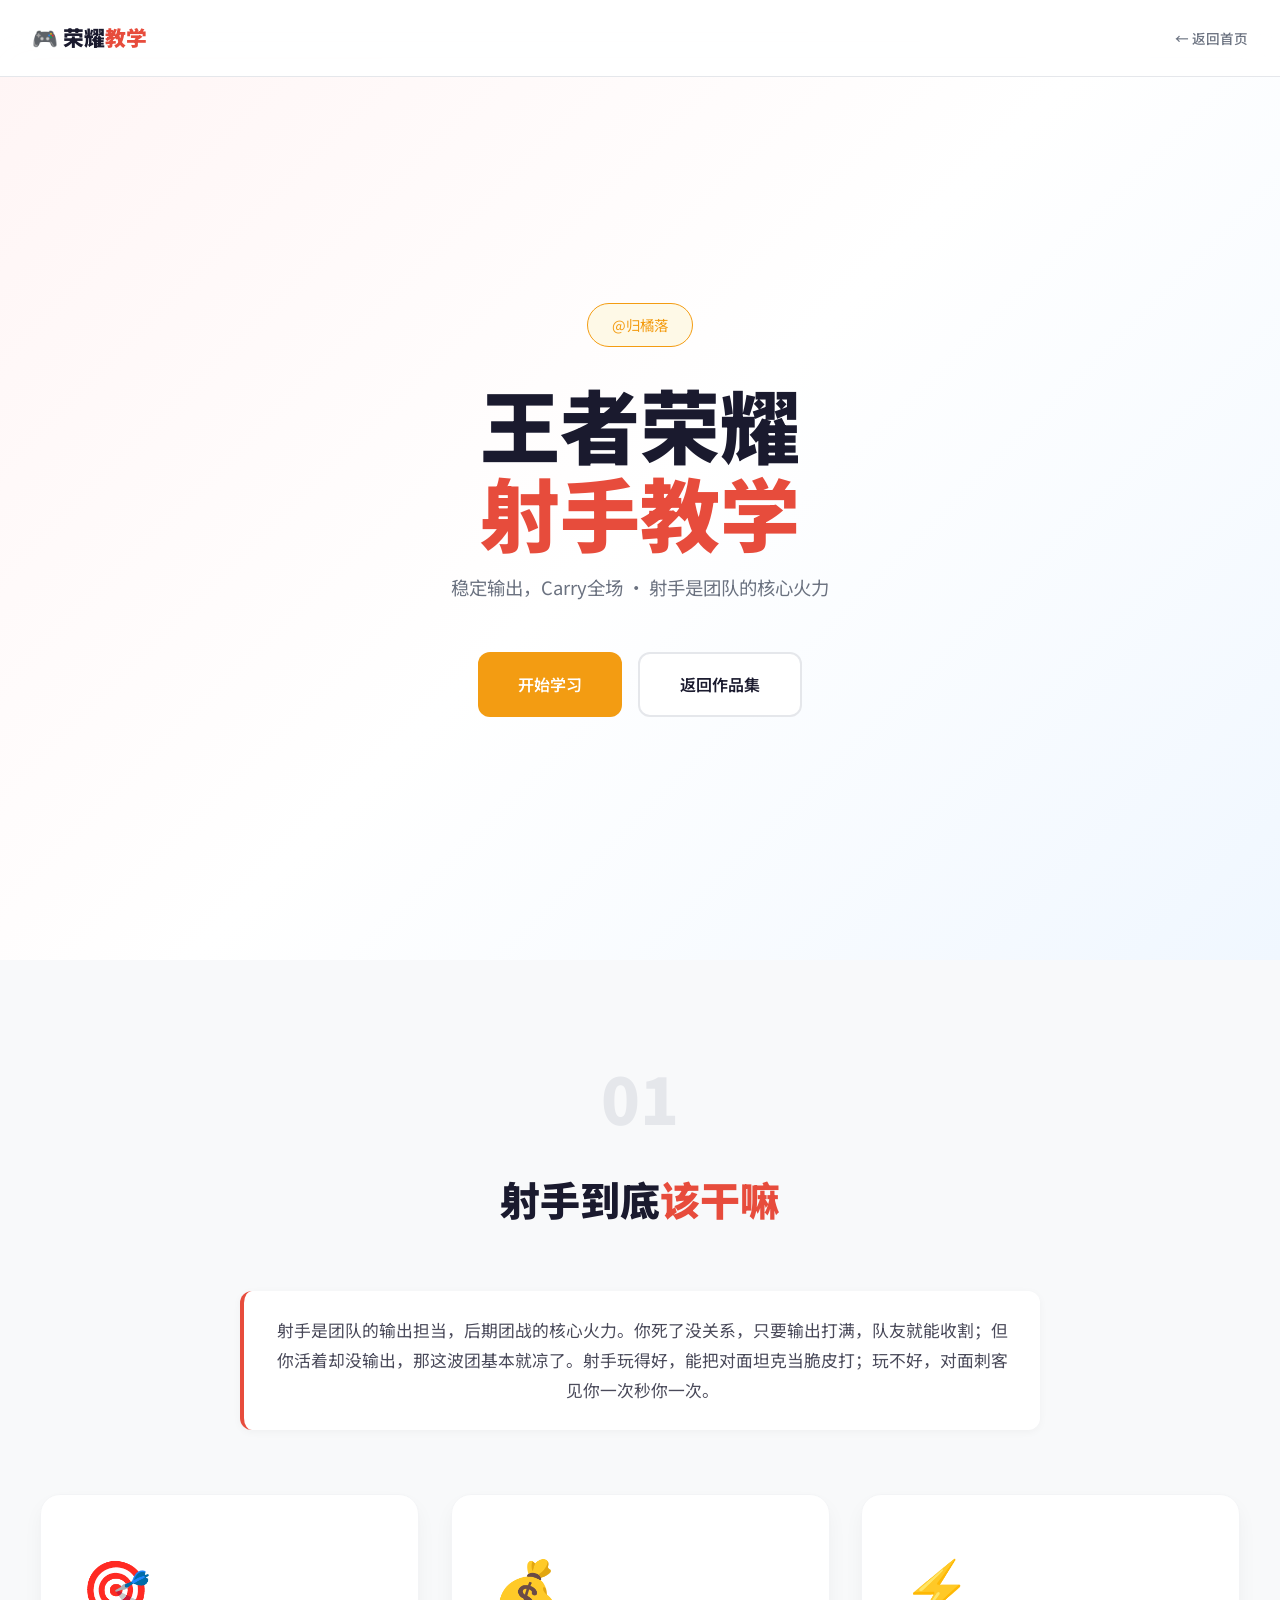
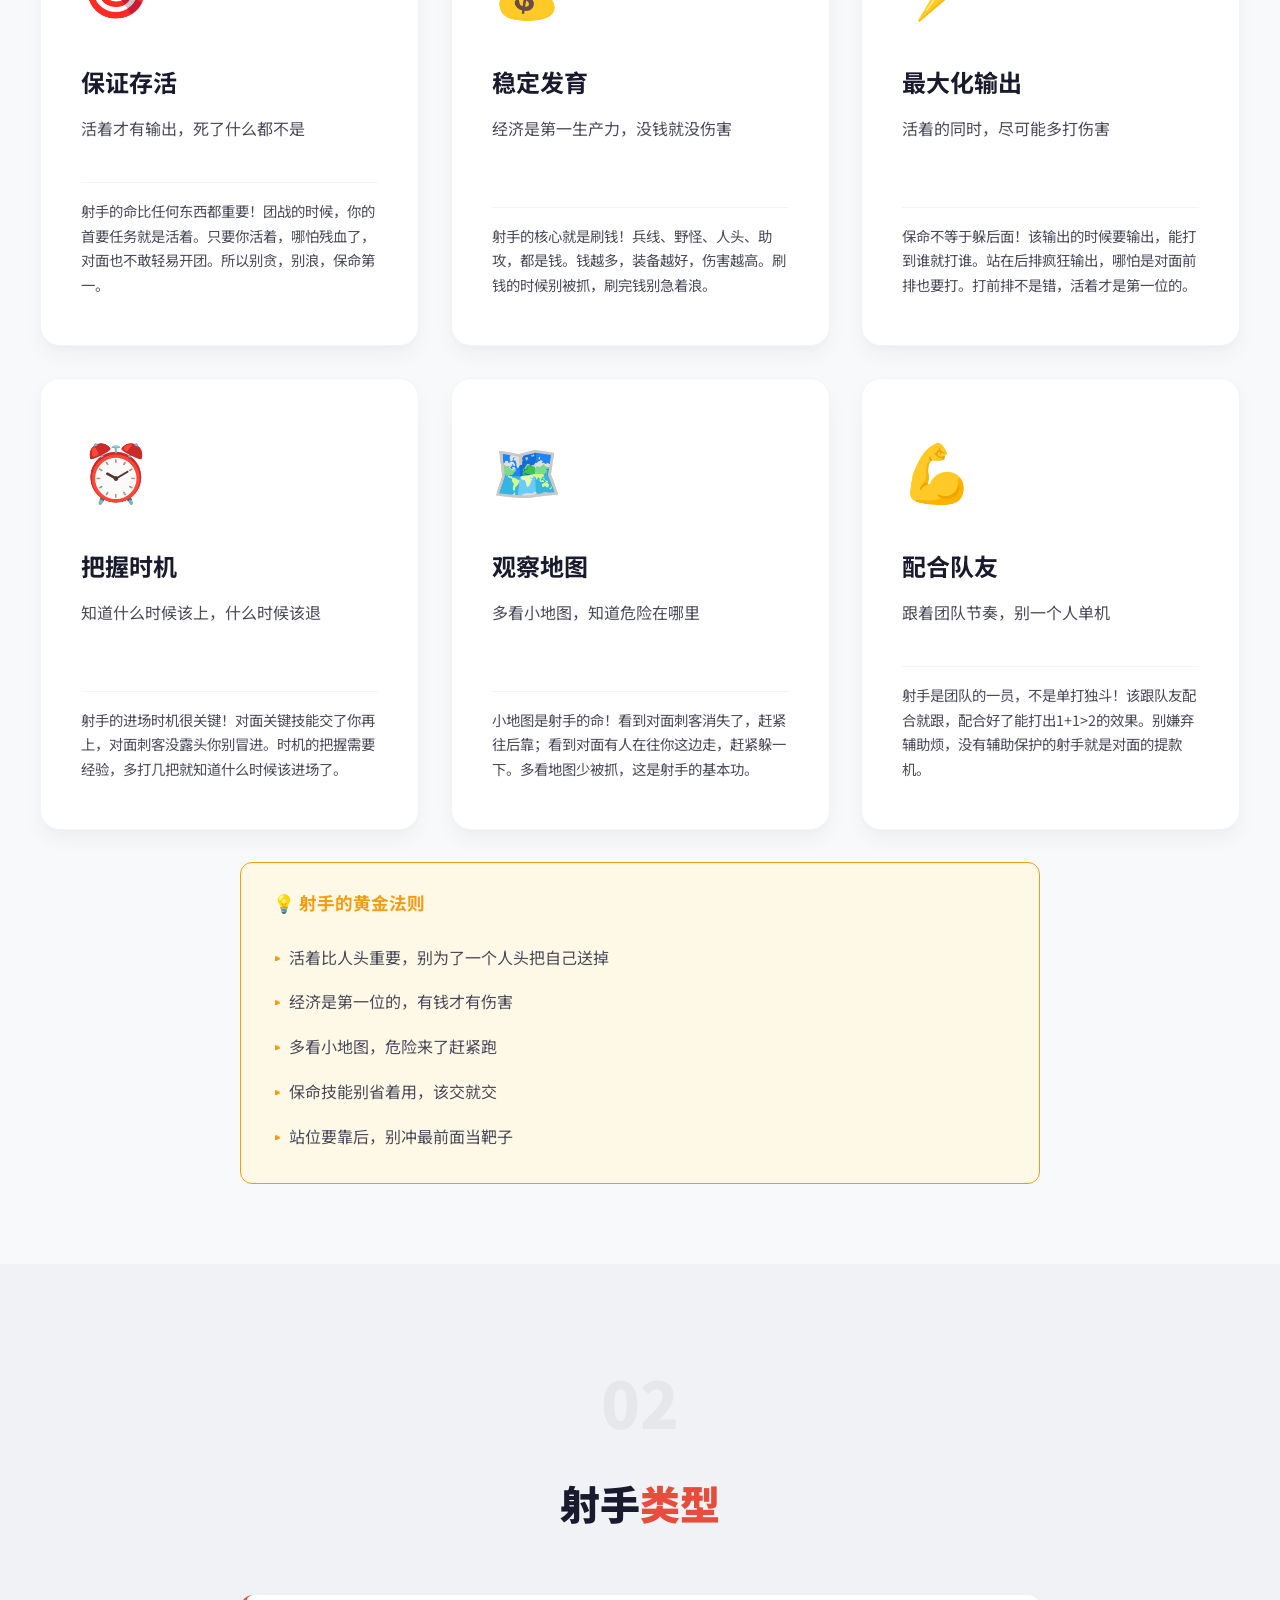
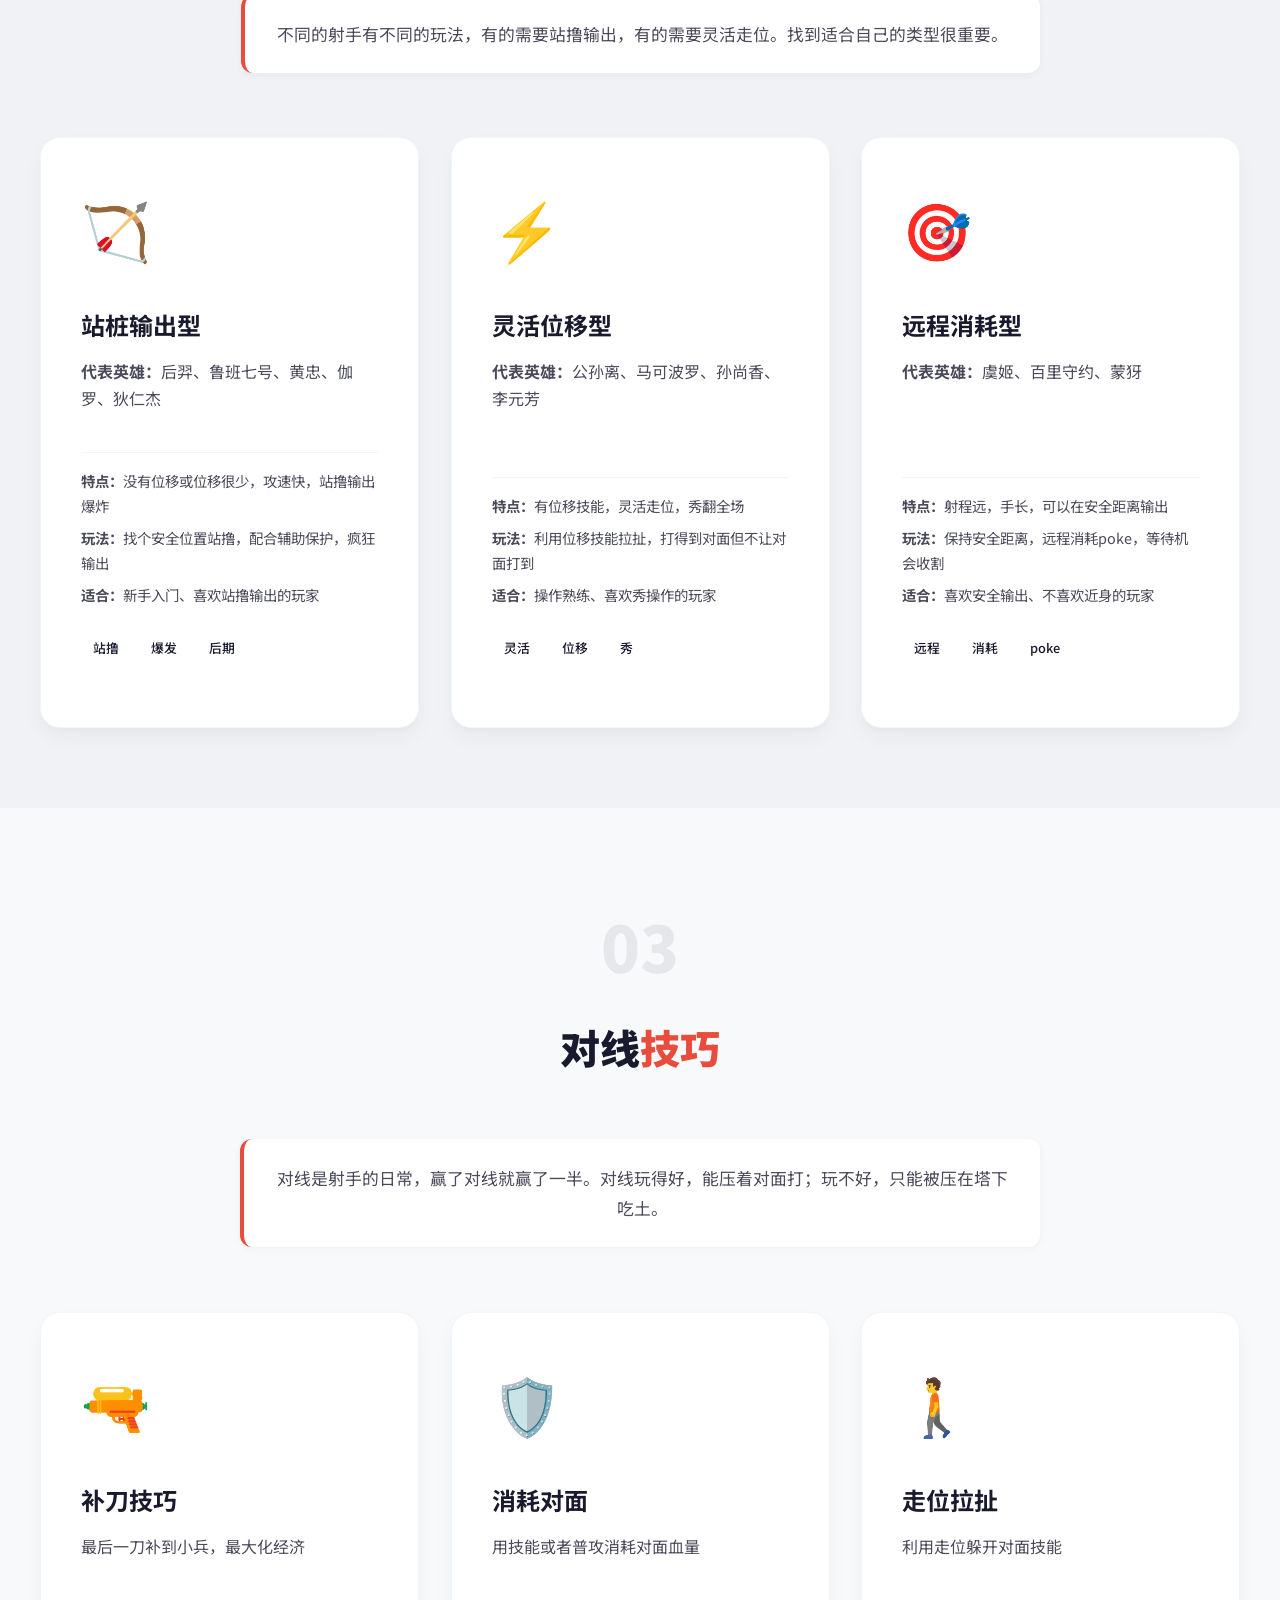
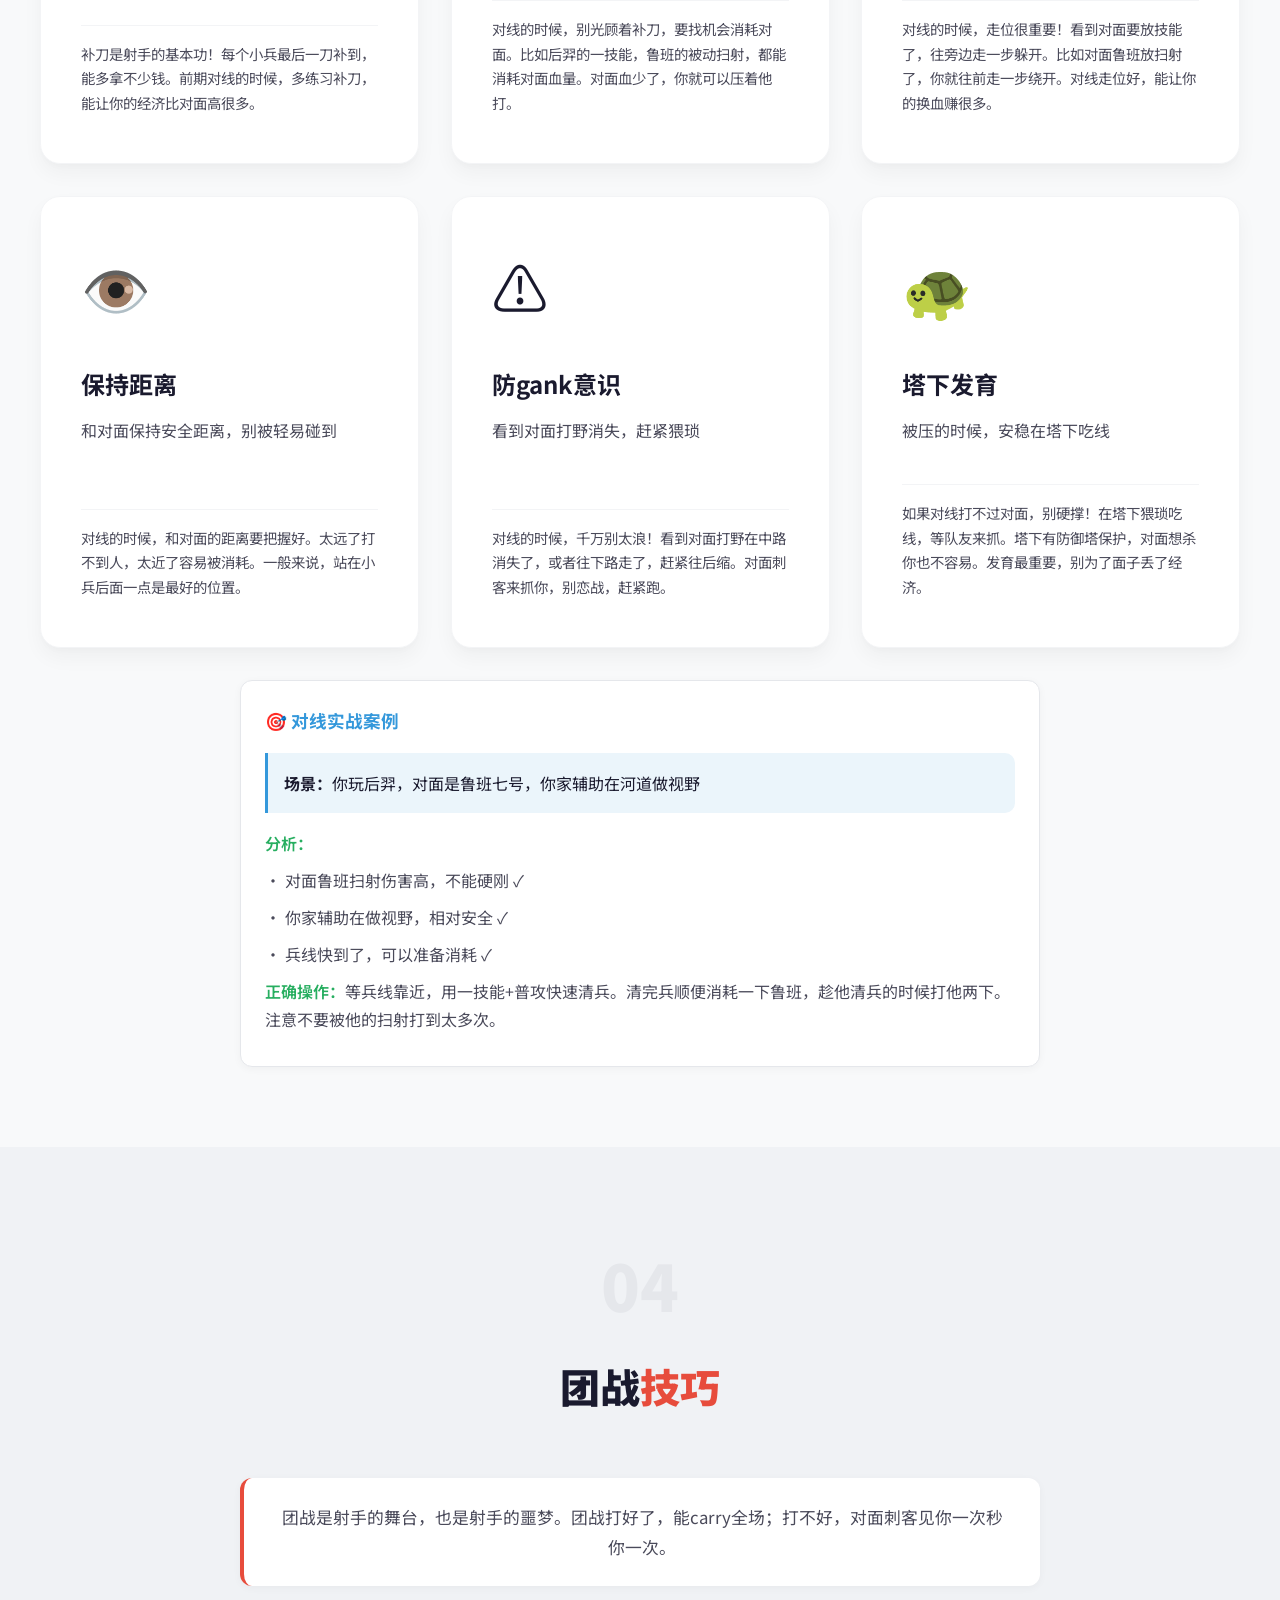
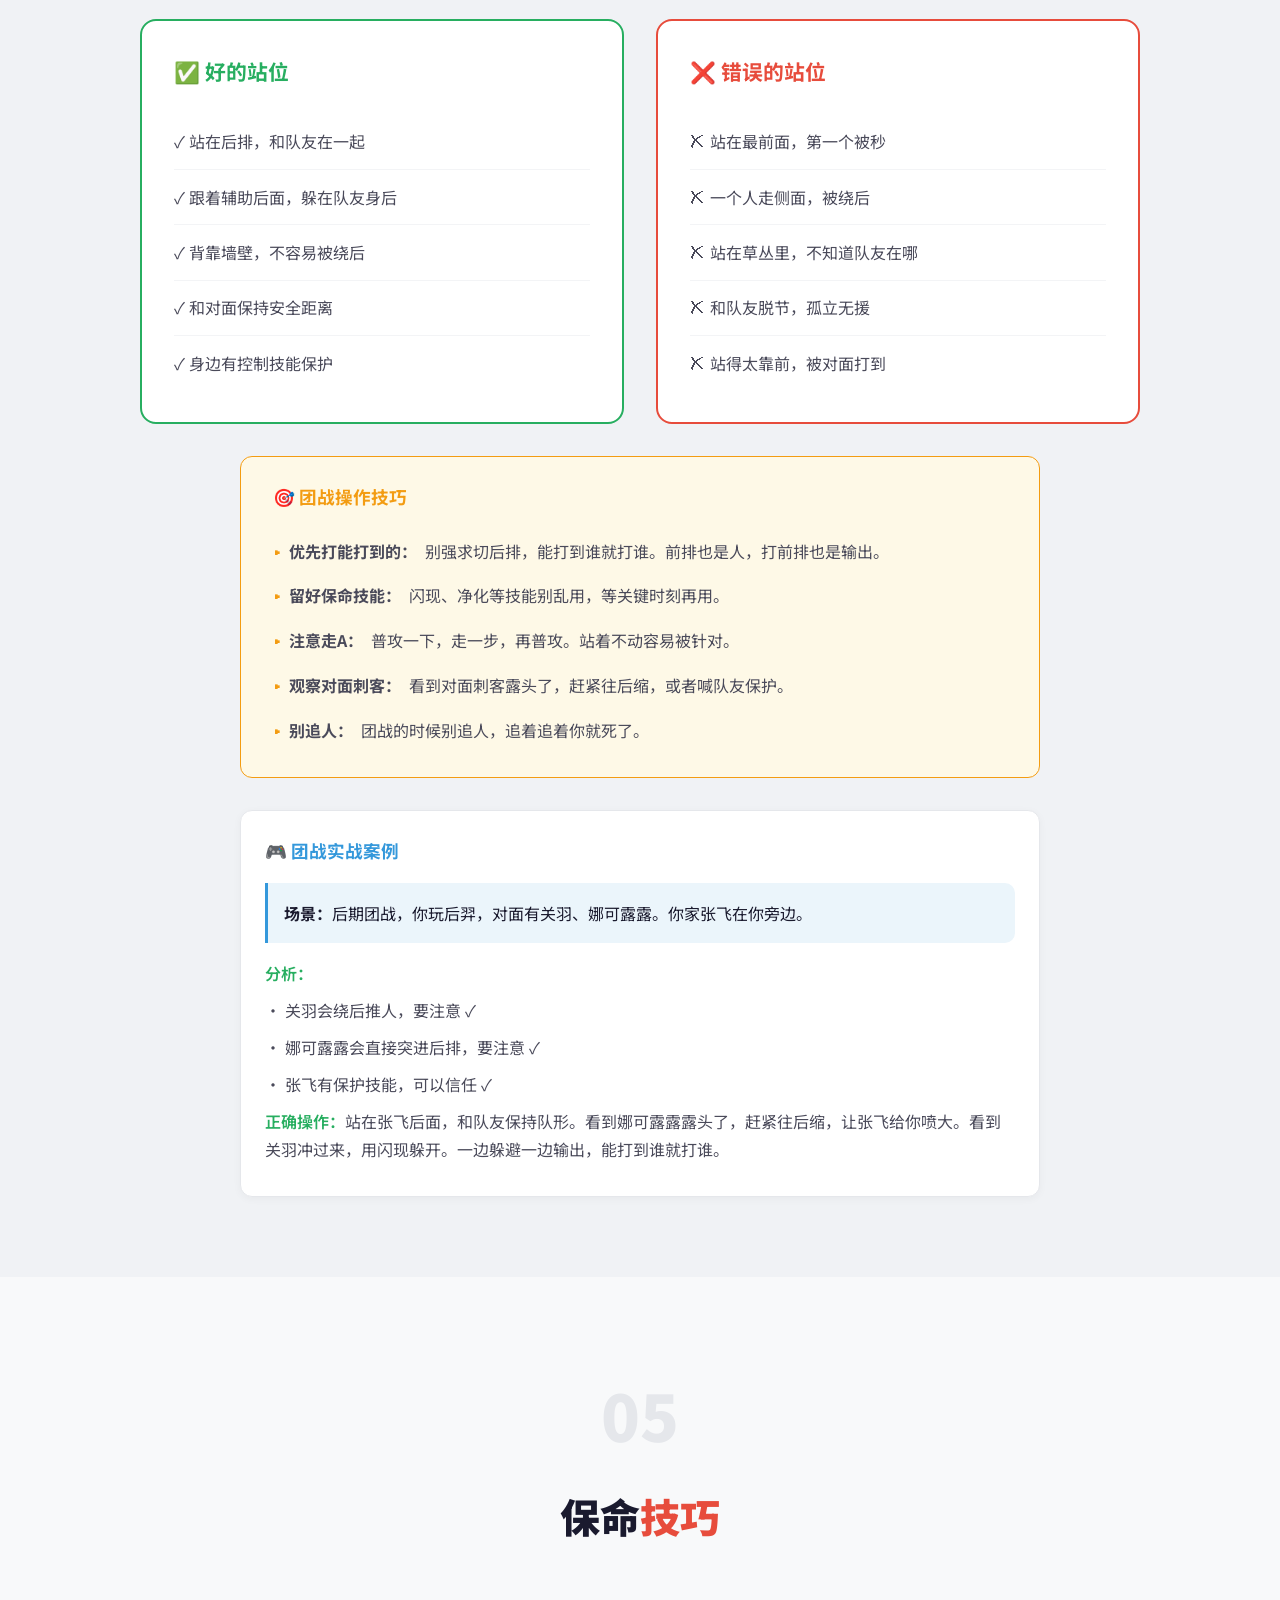
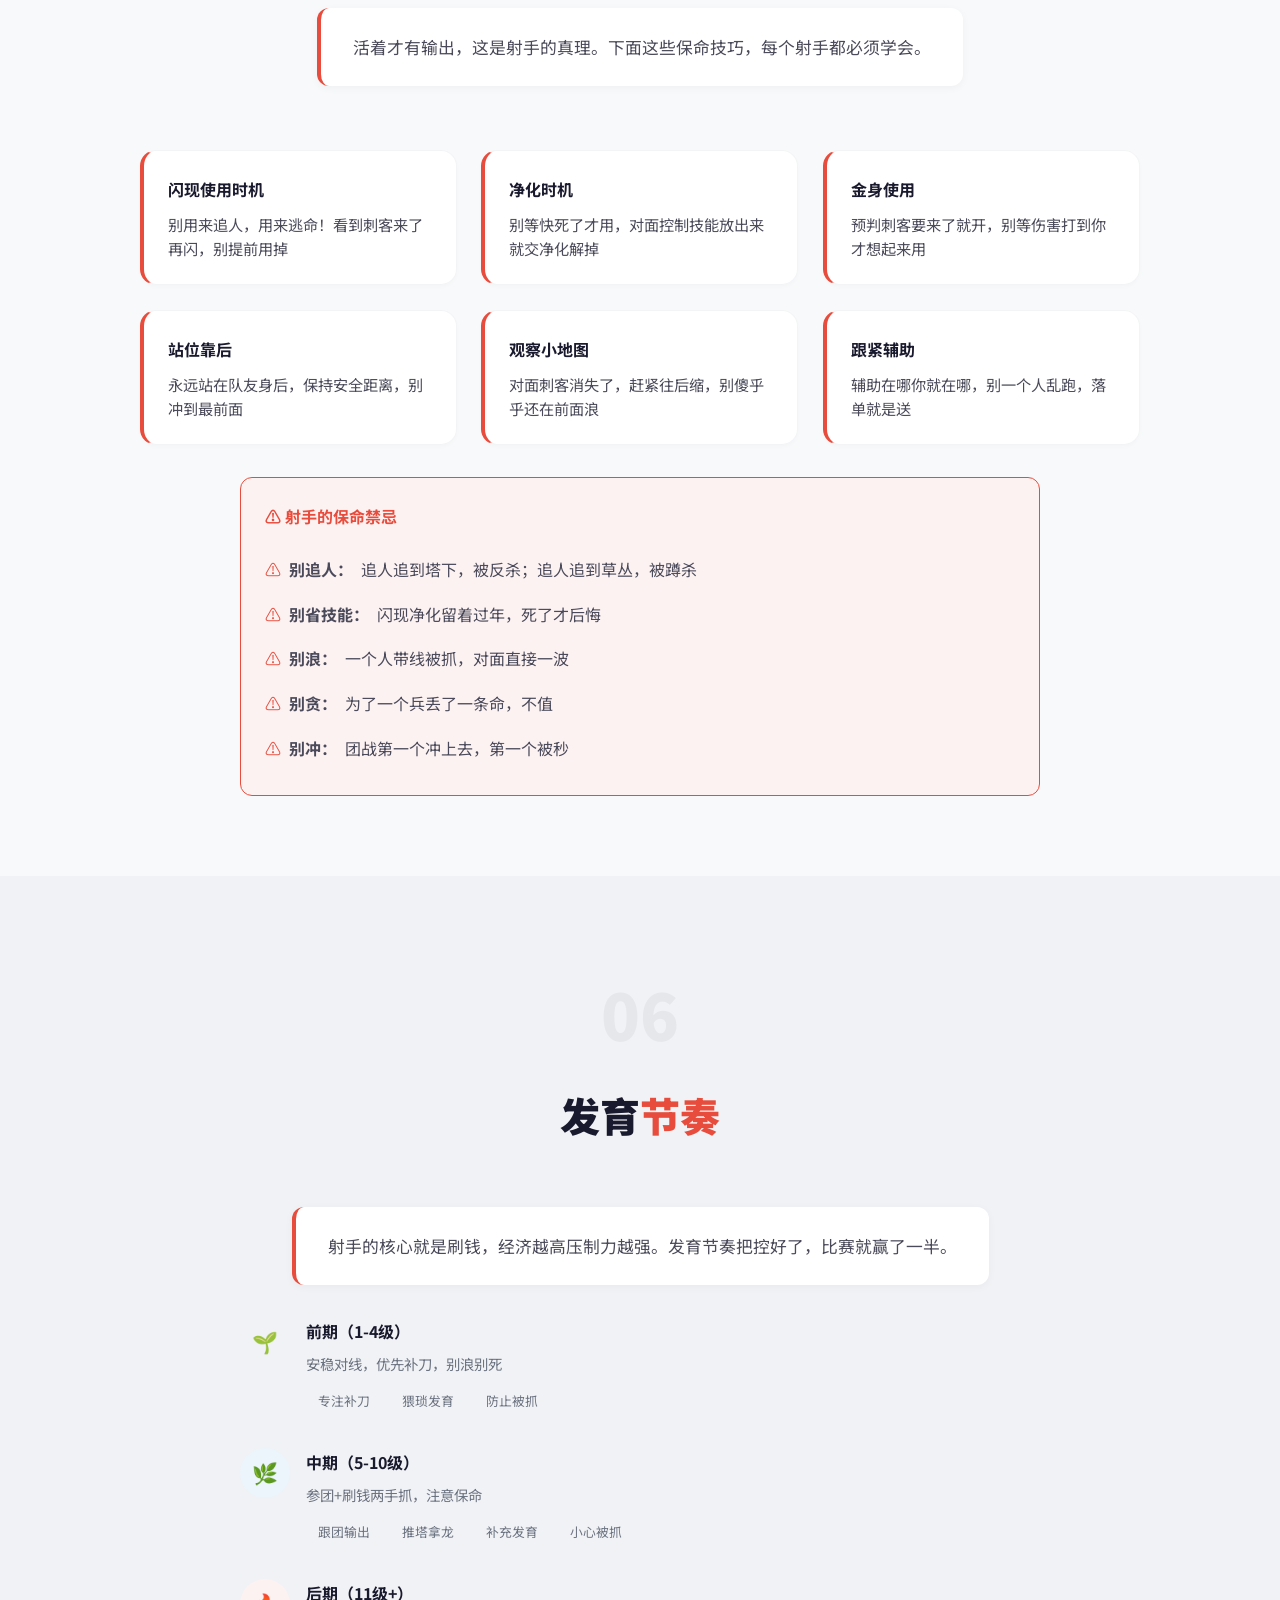
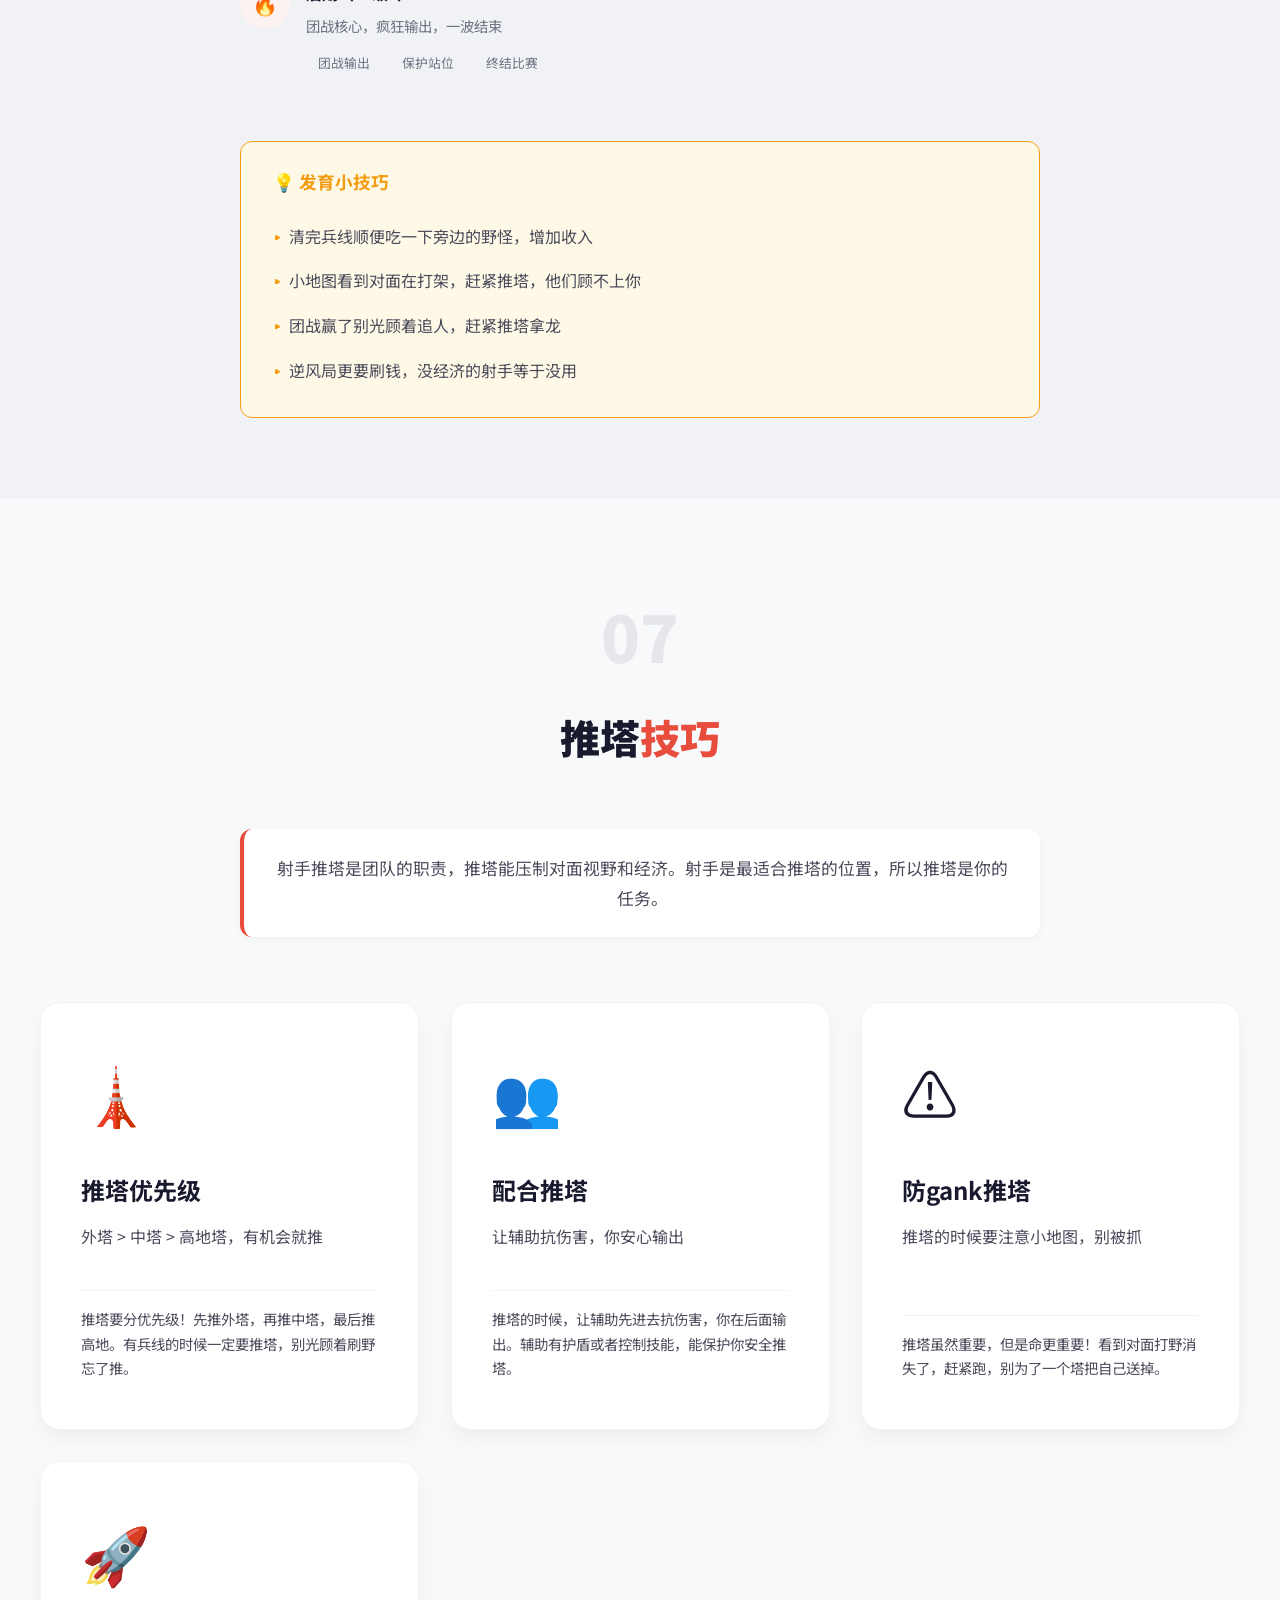
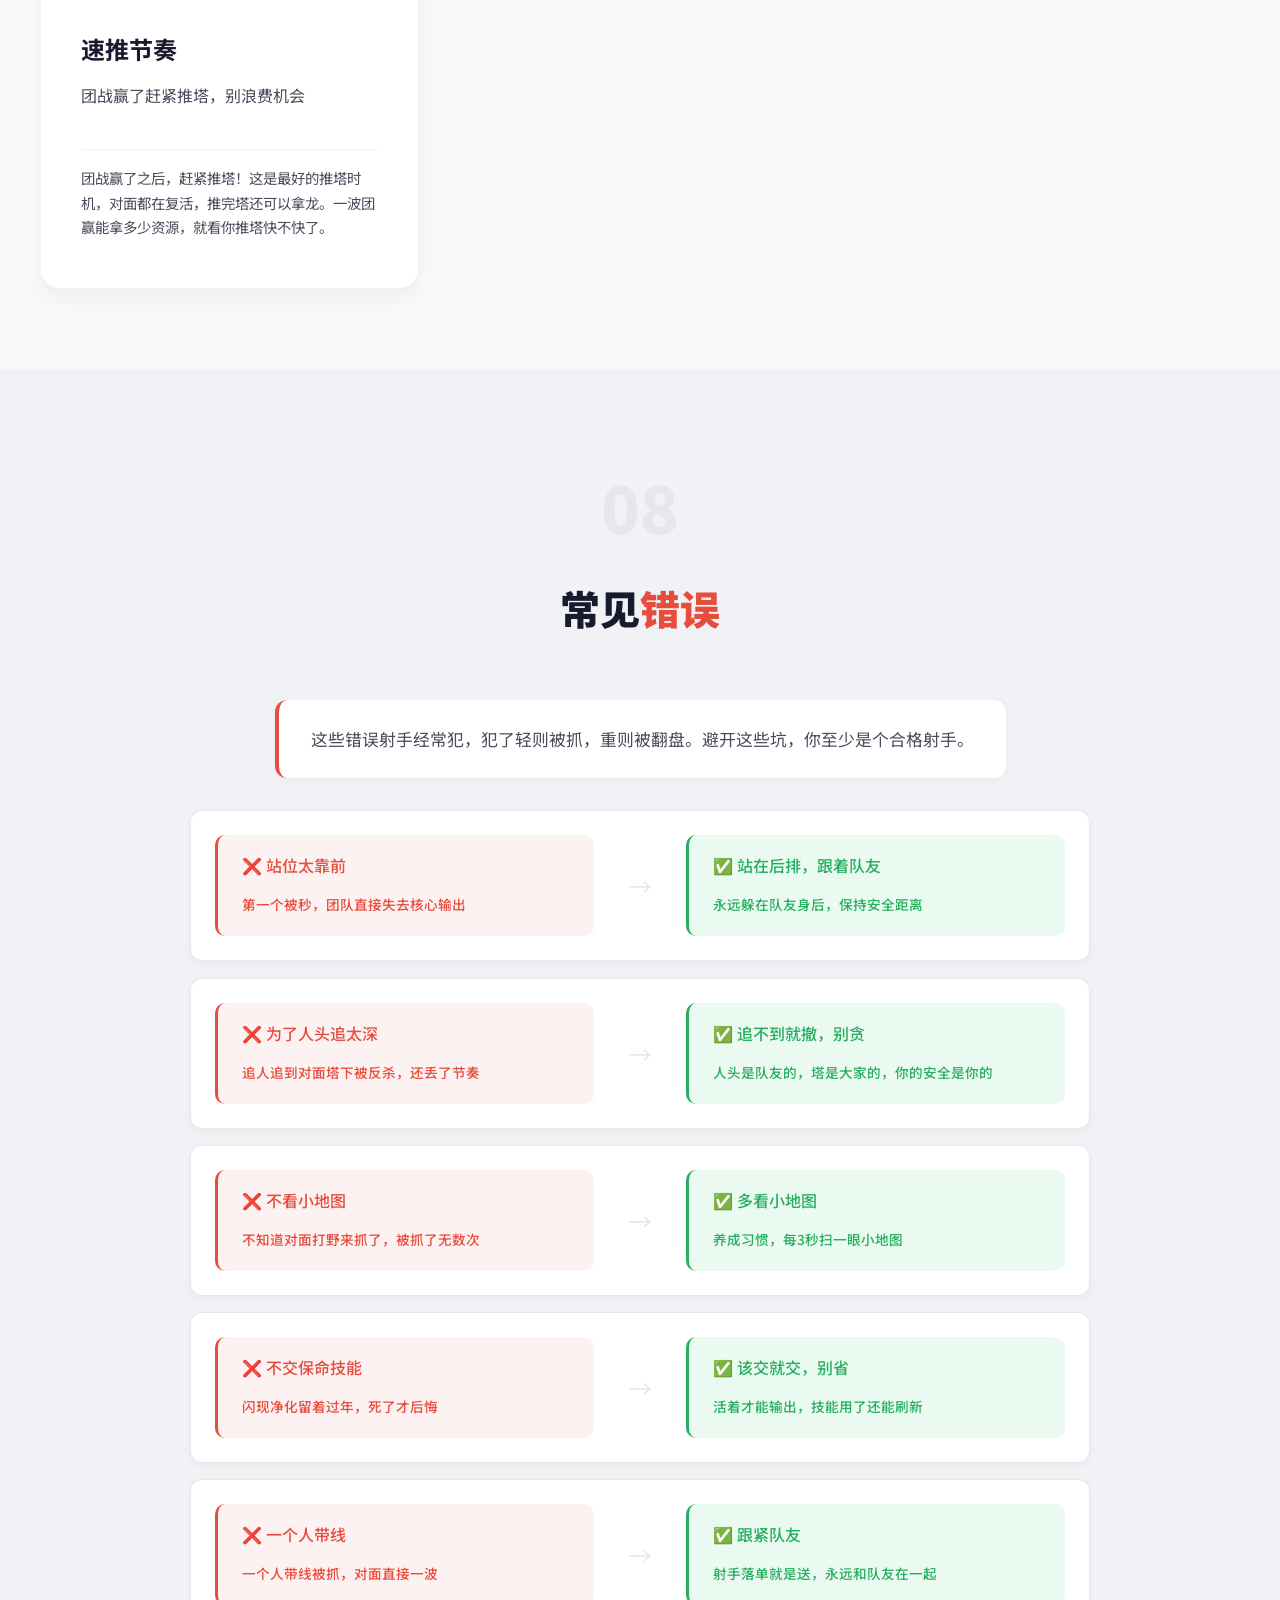
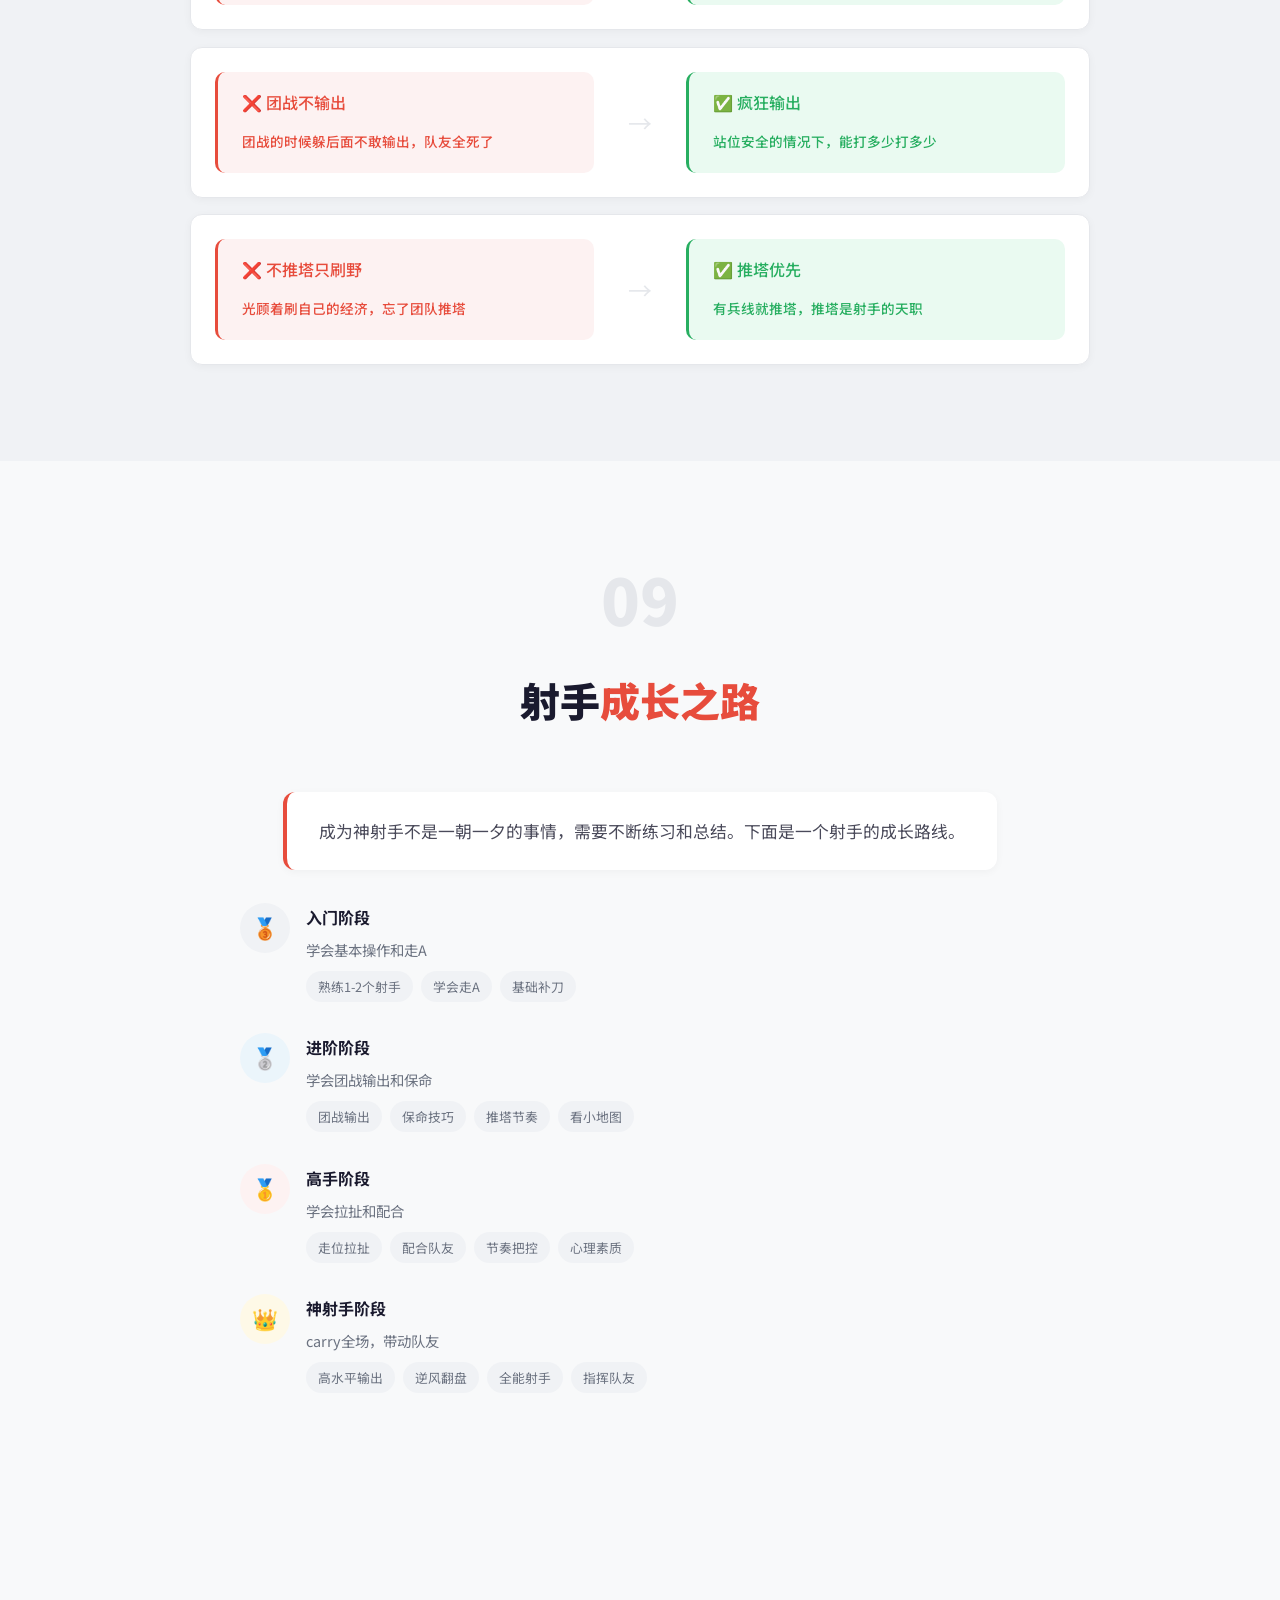
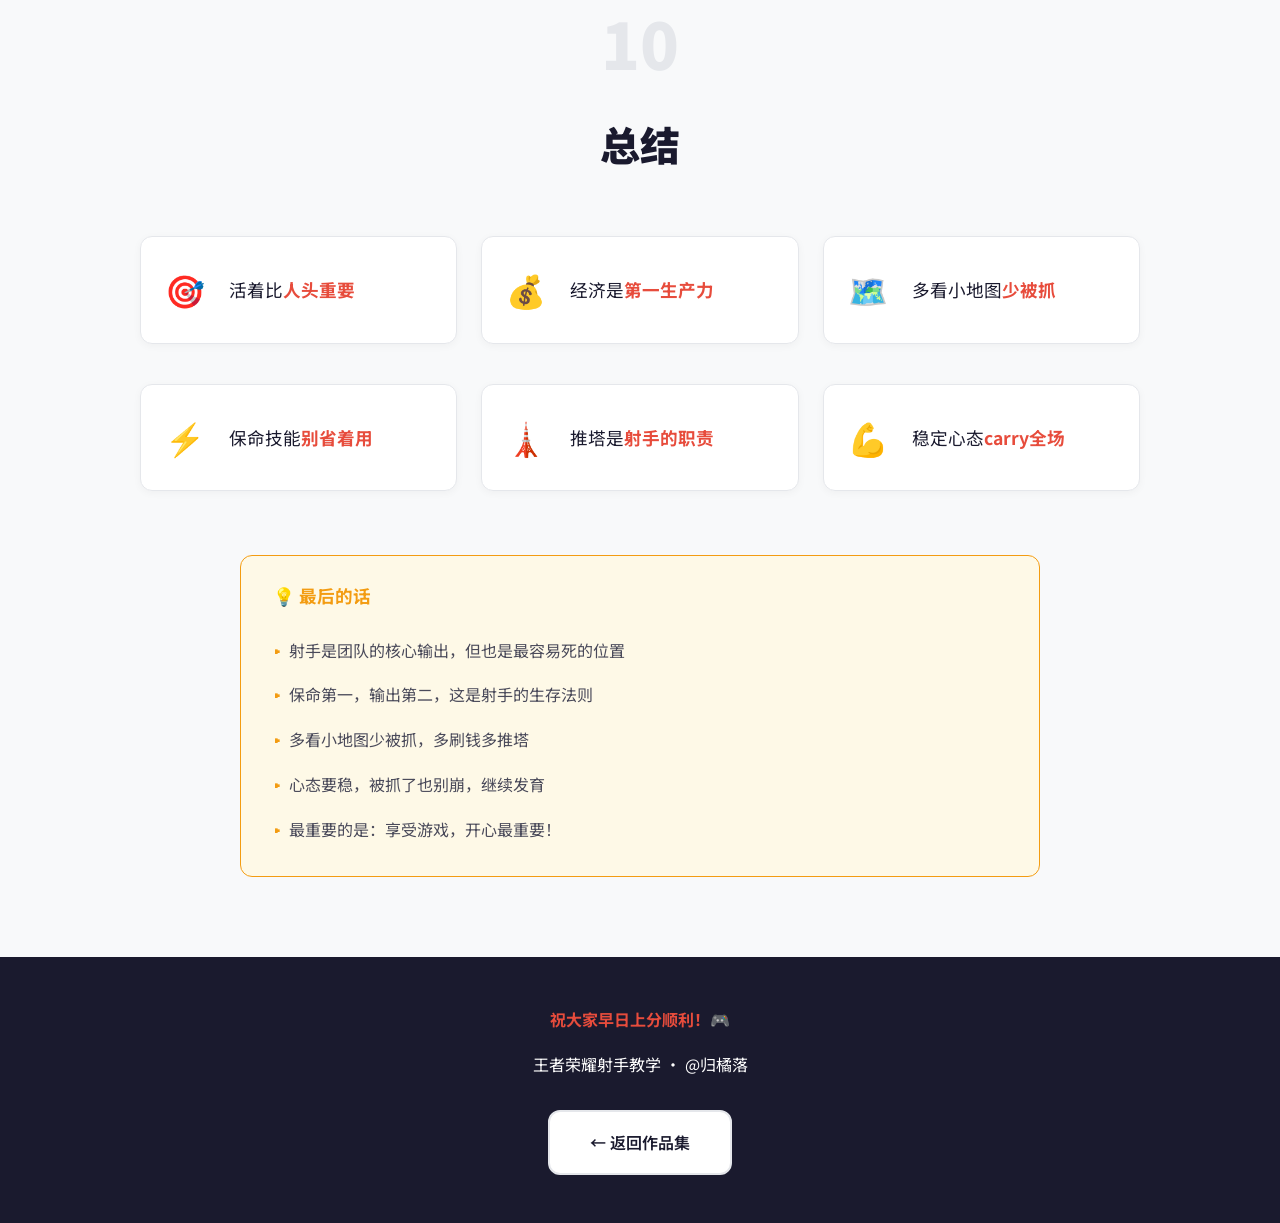
==== commit 59010a1e: "feat: 制作Agent介绍网页 Co-authored-by: traeagent <traeagent@users.noreply.github.com>" ====
--- a/adcarry.html
+++ b/adcarry.html
@@ -5,1568 +5,650 @@
     <meta name="viewport" content="width=device-width, initial-scale=1.0">
     <title>王者荣耀 - 射手教学</title>
     <link href="https://fonts.googleapis.com/css2?family=Noto+Sans+SC:wght@300;400;500;700;900&display=swap" rel="stylesheet">
-    <style>
-        :root {
-            --bg: #f8f9fa;
-            --bg-card: #ffffff;
-            --bg-section: #f0f2f5;
-            --text: #1a1a2e;
-            --text-secondary: #4a4a5a;
-            --text-muted: #6b7280;
-            --border: #e5e7eb;
-            --border-light: #f3f4f6;
-            --accent: #f39c12;
-            --accent-light: #fef9e7;
-            --blue: #3498db;
-            --blue-light: #ebf5fb;
-            --green: #27ae60;
-            --green-light: #eafaf1;
-            --gold: #f39c12;
-            --gold-light: #fef9e7;
-            --purple: #9b59b6;
-            --purple-light: #f5eef8;
-        }
-
-        * {
-            margin: 0;
-            padding: 0;
-            box-sizing: border-box;
-            -webkit-tap-highlight-color: transparent;
-        }
-
-        html {
-            scroll-behavior: smooth;
-            -webkit-overflow-scrolling: touch;
-        }
-
-        body {
-            font-family: 'Noto Sans SC', sans-serif;
-            background: var(--bg);
-            color: var(--text);
-            line-height: 1.8;
-            opacity: 0;
-            animation: pageLoad 0.5s ease forwards;
-        }
-
-        nav {
-            position: fixed;
-            top: 0;
-            left: 0;
-            width: 100%;
-            padding: 1rem 2rem;
-            background: rgba(255, 255, 255, 0.95);
-            backdrop-filter: blur(20px);
-            -webkit-backdrop-filter: blur(20px);
-            z-index: 1000;
-            display: flex;
-            justify-content: space-between;
-            align-items: center;
-            border-bottom: 1px solid var(--border);
-            transition: transform 0.3s ease, box-shadow 0.3s ease;
-            will-change: transform;
-        }
-
-        nav.scrolled {
-            box-shadow: 0 4px 20px rgba(0, 0, 0, 0.08);
-        }
-
-        .logo {
-            font-size: 1.3rem;
-            font-weight: 900;
-            color: var(--text);
-            cursor: pointer;
-            transition: transform 0.2s ease;
-        }
-
-        .logo:hover {
-            transform: scale(1.05);
-        }
-
-        .logo:active {
-            transform: scale(0.95);
-        }
-
-        .logo span {
-            color: var(--accent);
-        }
-
-        .nav-links {
-            display: flex;
-            gap: 1.5rem;
-            list-style: none;
-        }
-
-        .nav-links a {
-            color: var(--text-muted);
-            text-decoration: none;
-            font-size: 0.85rem;
-            font-weight: 500;
-            transition: color 0.3s ease, transform 0.2s ease;
-            position: relative;
-        }
-
-        .nav-links a:hover {
-            color: var(--accent);
-            transform: translateY(-2px);
-        }
-
-        .nav-links a:hover:after {
-            width: 100%;
-        }
-
-        .nav-links a:after {
-            content: '';
-            position: absolute;
-            bottom: -4px;
-            left: 0;
-            width: 0;
-            height: 2px;
-            background: var(--accent);
-            transition: width 0.3s ease;
-        }
-
-        .nav-links a:active {
-            transform: translateY(0);
-        }
-
-        main {
-            position: relative;
-            z-index: 10;
-            padding-top: 60px;
-        }
-
-        section {
-            min-height: auto;
-            padding: 5rem 2rem;
-            display: flex;
-            flex-direction: column;
-            justify-content: center;
-            align-items: center;
-        }
-
-        .hero {
-            position: relative;
-            text-align: center;
-            background: linear-gradient(135deg, #fef9e7 0%, #fff 50%, #fdf2f2 100%);
-            min-height: 100vh;
-            display: flex;
-            align-items: center;
-            justify-content: center;
-        }
-
-        .hero-content {
-            position: relative;
-            z-index: 2;
-            max-width: 800px;
-        }
-
-        .hero-badge {
-            display: inline-block;
-            padding: 0.5rem 1.5rem;
-            background: var(--accent-light);
-            border: 1px solid var(--accent);
-            border-radius: 50px;
-            font-size: 0.9rem;
-            color: var(--accent);
-            margin-bottom: 2rem;
-            animation: pulse 2s ease-in-out infinite;
-        }
-
-        .hero h1 {
-            font-size: clamp(2.5rem, 8vw, 5rem);
-            font-weight: 900;
-            line-height: 1.1;
-            margin-bottom: 1rem;
-            color: var(--text);
-        }
-
-        .hero h1 .highlight {
-            color: var(--accent);
-        }
-
-        .hero-subtitle {
-            font-size: 1.3rem;
-            color: var(--text-muted);
-            margin-bottom: 3rem;
-        }
-
-        .hero-cta {
-            display: flex;
-            gap: 1rem;
-            justify-content: center;
-        }
-
-        .btn {
-            padding: 1rem 2.5rem;
-            border-radius: 12px;
-            font-size: 1rem;
-            font-weight: 600;
-            cursor: pointer;
-            transition: all 0.3s ease;
-            text-decoration: none;
-            display: inline-flex;
-            align-items: center;
-            gap: 0.5rem;
-            user-select: none;
-            -webkit-user-select: none;
-            -webkit-tap-highlight-color: transparent;
-        }
-
-        .btn:hover {
-            transform: translateY(-3px);
-            box-shadow: 0 10px 30px rgba(0, 0, 0, 0.15);
-        }
-
-        .btn:active {
-            transform: translateY(-1px);
-            box-shadow: 0 5px 15px rgba(0, 0, 0, 0.1);
-        }
-
-        .btn-primary {
-            background: var(--accent);
-            color: white;
-            border: none;
-        }
-
-        .btn-primary:hover {
-            background: #e67e22;
-        }
-
-        .btn-secondary {
-            background: white;
-            color: var(--text);
-            border: 2px solid var(--border);
-        }
-
-        .btn-secondary:hover {
-            border-color: var(--accent);
-            color: var(--accent);
-        }
-
-        .section-header {
-            text-align: center;
-            margin-bottom: 3rem;
-        }
-
-        .section-number {
-            font-size: 4rem;
-            font-weight: 900;
-            color: var(--border);
-            margin-bottom: 0.5rem;
-        }
-
-        .section-title {
-            font-size: 2.5rem;
-            font-weight: 900;
-            margin-bottom: 0.5rem;
-            color: var(--text);
-        }
-
-        .section-desc {
-            color: var(--text-muted);
-            font-size: 1.1rem;
-        }
-
-        .section-intro {
-            max-width: 800px;
-            text-align: center;
-            color: var(--text-secondary);
-            font-size: 1.05rem;
-            margin-bottom: 2rem;
-            padding: 1.5rem 2rem;
-            background: var(--bg-card);
-            border-radius: 12px;
-            border-left: 4px solid var(--accent);
-            box-shadow: 0 2px 8px rgba(0,0,0,0.04);
-        }
-
-        .card-grid {
-            display: grid;
-            grid-template-columns: repeat(auto-fit, minmax(300px, 1fr));
-            gap: 1.5rem;
-            max-width: 1200px;
-            width: 100%;
-        }
-
-        .card {
-            background: var(--bg-card);
-            border: 1px solid var(--border);
-            border-radius: 16px;
-            padding: 1.8rem;
-            transition: all 0.3s ease;
-            box-shadow: 0 2px 8px rgba(0,0,0,0.04);
-        }
-
-        .card:hover {
-            transform: translateY(-4px);
-            box-shadow: 0 8px 24px rgba(0,0,0,0.08);
-            border-color: var(--accent);
-        }
-
-        .card-icon {
-            font-size: 2.5rem;
-            margin-bottom: 0.8rem;
-        }
-
-        .card h3 {
-            font-size: 1.2rem;
-            margin-bottom: 0.5rem;
-            color: var(--text);
-        }
-
-        .card p {
-            color: var(--text-muted);
-            font-size: 0.95rem;
-        }
-
-        .card-detail {
-            margin-top: 1rem;
-            padding-top: 1rem;
-            border-top: 1px solid var(--border-light);
-        }
-
-        .card-detail p {
-            font-size: 0.9rem;
-            color: var(--text-secondary);
-            line-height: 1.7;
-        }
-
-        .tips-grid {
-            max-width: 1000px;
-            width: 100%;
-            display: grid;
-            grid-template-columns: repeat(auto-fit, minmax(250px, 1fr));
-            gap: 1.5rem;
-            margin-top: 2rem;
-        }
-
-        .tip-card {
-            background: var(--bg-card);
-            border-radius: 16px;
-            padding: 1.5rem;
-            box-shadow: 0 2px 4px rgba(0, 0, 0, 0.02);
-            border: 1px solid var(--border-light);
-            border-left: 4px solid var(--accent);
-            transition: all 0.4s cubic-bezier(0.175, 0.885, 0.32, 1.275);
-            cursor: pointer;
-        }
-
-        .tip-card:hover {
-            transform: translateY(-6px) scale(1.02);
-            box-shadow: 0 8px 16px rgba(0, 0, 0, 0.08), 0 4px 8px rgba(0, 0, 0, 0.04);
-        }
-
-        .tip-card:active {
-            transform: translateY(-3px) scale(0.98);
-        }
-
-        .tip-title {
-            font-weight: 700;
-            margin-bottom: 0.5rem;
-            color: var(--text);
-        }
-
-        .tip-text {
-            color: var(--text-secondary);
-            font-size: 0.95rem;
-            line-height: 1.6;
-        }
-
-        .content-grid {
-            max-width: 1000px;
-            width: 100%;
-            display: grid;
-            grid-template-columns: repeat(auto-fit, minmax(300px, 1fr));
-            gap: 2rem;
-            margin-top: 2rem;
-        }
-
-        .pos-card {
-            background: var(--bg-card);
-            border-radius: 20px;
-            padding: 2rem;
-            border: 2px solid var(--border);
-            transition: all 0.3s ease;
-        }
-
-        .pos-card:hover {
-            border-color: var(--accent);
-            transform: translateY(-5px);
-        }
-
-        .hero-type {
-            background: var(--gold-light);
-            border-color: var(--gold);
-        }
-
-        .section-alt {
-            background: var(--bg-section);
-        }
-
-        .tip-box {
-            background: var(--blue-light);
-            border: 1px solid var(--blue);
-            border-radius: 12px;
-            padding: 1.5rem 2rem;
-            margin-top: 2rem;
-            max-width: 800px;
-            width: 100%;
-        }
-
-        .tip-box h4 {
-            color: var(--blue);
-            margin-bottom: 1rem;
-            font-size: 1.1rem;
-            display: flex;
-            align-items: center;
-            gap: 0.5rem;
-        }
-
-        .tip-box ul {
-            list-style: none;
-        }
-
-        .tip-box li {
-            padding: 0.5rem 0;
-            color: var(--text-secondary);
-            display: flex;
-            align-items: flex-start;
-            gap: 0.5rem;
-        }
-
-        .tip-box li::before {
-            content: '▸';
-            color: var(--blue);
-            font-weight: bold;
-        }
-
-        .case-study {
-            background: var(--bg-card);
-            border: 1px solid var(--border);
-            border-radius: 12px;
-            padding: 1.5rem;
-            margin-top: 2rem;
-            max-width: 800px;
-            width: 100%;
-            box-shadow: 0 2px 8px rgba(0,0,0,0.04);
-        }
-
-        .case-study h4 {
-            color: var(--purple);
-            margin-bottom: 1rem;
-            font-size: 1.1rem;
-        }
-
-        .case-study p {
-            color: var(--text-secondary);
-            line-height: 1.8;
-        }
-
-        .case-study .scenario {
-            background: var(--purple-light);
-            border-left: 3px solid var(--purple);
-            padding: 1rem;
-            margin: 1rem 0;
-            border-radius: 0 10px 10px 0;
-        }
-
-        .case-study .action {
-            color: var(--green);
-            font-weight: 600;
-        }
-
-        .comparison {
-            display: grid;
-            grid-template-columns: 1fr 1fr;
-            gap: 2rem;
-            max-width: 1000px;
-            width: 100%;
-        }
-
-        .comparison-card {
-            padding: 2rem;
-            border-radius: 16px;
-            border: 2px solid;
-            background: var(--bg-card);
-        }
-
-        .comparison-card.good {
-            border-color: var(--green);
-        }
-
-        .comparison-card.bad {
-            border-color: var(--accent);
-        }
-
-        .comparison-card h3 {
-            font-size: 1.3rem;
-            margin-bottom: 1.5rem;
-            display: flex;
-            align-items: center;
-            gap: 0.5rem;
-        }
-
-        .comparison-card.good h3 {
-            color: var(--green);
-        }
-
-        .comparison-card.bad h3 {
-            color: var(--accent);
-        }
-
-        .comparison-card ul {
-            list-style: none;
-        }
-
-        .comparison-card li {
-            padding: 0.8rem 0;
-            border-bottom: 1px solid var(--border-light);
-            display: flex;
-            align-items: center;
-            gap: 0.5rem;
-            color: var(--text-secondary);
-        }
-
-        .comparison-card li:last-child {
-            border-bottom: none;
-        }
-
-        .warning-box {
-            background: var(--accent-light);
-            border: 1px solid var(--accent);
-            border-radius: 12px;
-            padding: 1.5rem;
-            margin-top: 2rem;
-            max-width: 800px;
-            width: 100%;
-        }
-
-        .warning-box h4 {
-            color: var(--accent);
-            margin-bottom: 1rem;
-            display: flex;
-            align-items: center;
-            gap: 0.5rem;
-        }
-
-        .warning-box ul {
-            list-style: none;
-        }
-
-        .warning-box li {
-            padding: 0.5rem 0;
-            color: var(--text-secondary);
-            display: flex;
-            align-items: flex-start;
-            gap: 0.5rem;
-        }
-
-        .warning-box li::before {
-            content: '⚠';
-            color: var(--accent);
-        }
-
-        .mistakes-list {
-            max-width: 900px;
-            width: 100%;
-        }
-
-        .mistake-item {
-            display: flex;
-            align-items: stretch;
-            gap: 1.5rem;
-            padding: 1.5rem;
-            background: var(--bg-card);
-            border-radius: 12px;
-            margin-bottom: 1rem;
-            box-shadow: 0 2px 8px rgba(0,0,0,0.04);
-            border: 1px solid var(--border);
-        }
-
-        .mistake-text {
-            flex: 1;
-            padding: 1rem 1.5rem;
-            background: var(--accent-light);
-            border-radius: 10px;
-            border-left: 3px solid var(--accent);
-            display: flex;
-            flex-direction: column;
-            justify-content: center;
-        }
-
-        .mistake-text p {
-            color: var(--accent);
-            font-weight: 500;
-        }
-
-        .mistake-explain {
-            font-size: 0.85rem;
-            color: var(--text-muted);
-            margin-top: 0.5rem;
-        }
-
-        .mistake-arrow {
-            font-size: 1.5rem;
-            color: var(--border);
-            display: flex;
-            align-items: center;
-        }
-
-        .fix-text {
-            flex: 1;
-            padding: 1rem 1.5rem;
-            background: var(--green-light);
-            border-radius: 10px;
-            border-left: 3px solid var(--green);
-            display: flex;
-            flex-direction: column;
-            justify-content: center;
-        }
-
-        .fix-text p {
-            color: var(--green);
-            font-weight: 500;
-        }
-
-        .fix-detail {
-            font-size: 0.85rem;
-            color: var(--text-muted);
-            margin-top: 0.5rem;
-        }
-
-        .progress-section {
-            max-width: 800px;
-            width: 100%;
-        }
-
-        .progress-stage {
-            display: flex;
-            align-items: stretch;
-            gap: 1rem;
-            margin-bottom: 2rem;
-        }
-
-        .progress-icon {
-            width: 50px;
-            height: 50px;
-            border-radius: 50%;
-            display: flex;
-            align-items: center;
-            justify-content: center;
-            font-size: 1.3rem;
-            flex-shrink: 0;
-        }
-
-        .progress-stage:nth-child(1) .progress-icon {
-            background: var(--bg-section);
-        }
-
-        .progress-stage:nth-child(2) .progress-icon {
-            background: var(--blue-light);
-        }
-
-        .progress-stage:nth-child(3) .progress-icon {
-            background: var(--accent-light);
-        }
-
-        .progress-stage:nth-child(4) .progress-icon {
-            background: var(--gold-light);
-        }
-
-        .progress-content h4 {
-            color: var(--text);
-            margin-bottom: 0.3rem;
-        }
-
-        .progress-content p {
-            color: var(--text-muted);
-            font-size: 0.9rem;
-        }
-
-        .progress-tags {
-            display: flex;
-            gap: 0.5rem;
-            margin-top: 0.5rem;
-            flex-wrap: wrap;
-        }
-
-        .progress-tag {
-            padding: 0.25rem 0.75rem;
-            background: var(--bg-section);
-            border-radius: 50px;
-            font-size: 0.8rem;
-            color: var(--text-muted);
-        }
-
-        .summary-grid {
-            display: grid;
-            grid-template-columns: repeat(auto-fit, minmax(300px, 1fr));
-            gap: 1.5rem;
-            max-width: 1000px;
-            width: 100%;
-        }
-
-        .summary-item {
-            display: flex;
-            align-items: center;
-            gap: 1.5rem;
-            padding: 1.5rem;
-            margin-bottom: 1rem;
-            background: var(--bg-card);
-            border-radius: 12px;
-            transition: all 0.3s ease;
-            box-shadow: 0 2px 8px rgba(0,0,0,0.04);
-            border: 1px solid var(--border);
-        }
-
-        .summary-item:hover {
-            transform: translateX(6px);
-            border-color: var(--accent);
-        }
-
-        .summary-icon {
-            font-size: 2rem;
-        }
-
-        .summary-text {
-            font-size: 1.1rem;
-            color: var(--text);
-        }
-
-        .summary-text .highlight {
-            color: var(--accent);
-            font-weight: 700;
-        }
-
-        footer {
-            text-align: center;
-            padding: 3rem;
-            background: var(--text);
-            color: white;
-        }
-
-        footer .highlight {
-            color: var(--accent);
-            font-weight: 700;
-        }
-
-        .back-to-top {
-            position: fixed;
-            bottom: 2rem;
-            right: 2rem;
-            width: 50px;
-            height: 50px;
-            background: var(--accent);
-            color: white;
-            border: none;
-            border-radius: 50%;
-            font-size: 1.5rem;
-            cursor: pointer;
-            opacity: 0;
-            visibility: hidden;
-            transform: translateY(20px);
-            transition: all 0.3s ease;
-            z-index: 999;
-            box-shadow: 0 4px 20px rgba(243, 156, 18, 0.4);
-            display: flex;
-            align-items: center;
-            justify-content: center;
-            will-change: transform, opacity;
-        }
-
-        .back-to-top.visible {
-            opacity: 1;
-            visibility: visible;
-            transform: translateY(0);
-        }
-
-        .back-to-top:hover {
-            background: #e67e22;
-            transform: translateY(-3px);
-            box-shadow: 0 8px 30px rgba(243, 156, 18, 0.5);
-        }
-
-        .back-to-top:active {
-            transform: translateY(0);
-        }
-
-        .tag-adc {
-            background: var(--accent-light);
-            color: var(--accent);
-        }
-
-        .fade-in {
-            opacity: 0;
-            transform: translateY(40px);
-            transition: opacity 0.8s ease, transform 0.8s ease;
-            will-change: transform, opacity;
-        }
-
-        .fade-in.visible {
-            opacity: 1;
-            transform: translateY(0);
-        }
-
-        @keyframes fadeInUp {
-            from {
-                opacity: 0;
-                transform: translateY(40px);
-            }
-            to {
-                opacity: 1;
-                transform: translateY(0);
-            }
-        }
-
-        @keyframes pageLoad {
-            from {
-                opacity: 0;
-            }
-            to {
-                opacity: 1;
-            }
-        }
-
-        @keyframes pulse {
-            0%, 100% {
-                transform: scale(1);
-            }
-            50% {
-                transform: scale(1.05);
-            }
-        }
-
-        @media (max-width: 768px) {
-            nav {
-                padding: 1rem;
-            }
-
-            .nav-links {
-                display: none;
-            }
-
-            .hero-cta {
-                flex-direction: column;
-            }
-
-            .comparison {
-                grid-template-columns: 1fr;
-            }
-
-            .mistake-item {
-                flex-direction: column;
-                text-align: center;
-            }
-
-            .mistake-arrow {
-                transform: rotate(90deg);
-            }
-
-            .back-to-top {
-                bottom: 1.5rem;
-                right: 1.5rem;
-                width: 45px;
-                height: 45px;
-                font-size: 1.3rem;
-            }
-
-            section {
-                padding: 3rem 1.5rem;
-            }
-
-            .section-title {
-                font-size: 2rem;
-            }
-        }
-    </style>
+    <link rel="stylesheet" href="css/styles.css">
+
 </head>
 <body>
     <nav>
         <div class="logo" onclick="window.scrollTo({top: 0, behavior: 'smooth'})">
-            🎮 荣耀<span>教学</span>
-        </div>
-        <ul class="nav-links">
-            <li><a href="index.html">← 返回首页</a></li>
-        </ul>
+        🎮 荣耀<span>教学</span>
+    </div>
+    <ul class="nav-links">
+        <li><a href="index.html">← 返回首页</a></li>
+    </ul>
+    <button class="mobile-menu-btn" id="mobileMenuBtn" aria-label="菜单">
+        <span></span>
+        <span></span>
+        <span></span>
+    </button>
     </nav>
 
+    <div class="mobile-nav" id="mobileNav">
+    <a href="index.html">← 返回首页</a>
+    </div>
+
     <main>
-        <section class="hero">
-            <div class="hero-content fade-in">
-                <span class="hero-badge">@归橘落</span>
-                <h1>
-                    王者荣耀<br>
-                    <span class="highlight">射手教学</span>
-                </h1>
-                <p class="hero-subtitle">稳定输出，Carry全场 · 射手是团队的核心火力</p>
-                <div class="hero-cta">
-                    <a href="#core" class="btn btn-primary">开始学习</a>
-                    <a href="index.html" class="btn btn-secondary">返回作品集</a>
-                </div>
-            </div>
-        </section>
-
-        <section id="core">
-            <div class="section-header fade-in">
-                <div class="section-number">01</div>
-                <h2 class="section-title">射手到底<span style="color: var(--accent);">该干嘛</span></h2>
-            </div>
-            <p class="section-intro fade-in">
-                射手是团队的输出担当，后期团战的核心火力。你死了没关系，只要输出打满，队友就能收割；但你活着却没输出，那这波团基本就凉了。射手玩得好，能把对面坦克当脆皮打；玩不好，对面刺客见你一次秒你一次。
-            </p>
-            <div class="card-grid">
-                <div class="card fade-in">
-                    <div class="card-icon">🎯</div>
-                    <h3>保证存活</h3>
-                    <p>活着才有输出，死了什么都不是</p>
-                    <div class="card-detail">
-                        <p>射手的命比任何东西都重要！团战的时候，你的首要任务就是活着。只要你活着，哪怕残血了，对面也不敢轻易开团。所以别贪，别浪，保命第一。</p>
+    <section class="hero hero-adcarryarry">
+        <div class="hero-content fade-in">
+            <span class="hero-badge badge-adcarry">@归橘落</span>
+            <h1>
+                王者荣耀<br>
+                <span class="highlight">射手教学</span>
+            </h1>
+            <p class="hero-subtitle">稳定输出，Carry全场 · 射手是团队的核心火力</p>
+            <div class="hero-cta">
+                <a href="#core" class="btn btn-primary btn-adcarry">开始学习</a>
+                <a href="index.html" class="btn btn-secondary">返回作品集</a>
+            </div>
+        </div>
+    </section>
+
+    <section id="core">
+        <div class="section-header fade-in">
+            <div class="section-number">01</div>
+            <h2 class="section-title">射手到底<span style="color: var(--accent);">该干嘛</span></h2>
+        </div>
+        <p class="section-intro fade-in">
+            射手是团队的输出担当，后期团战的核心火力。你死了没关系，只要输出打满，队友就能收割；但你活着却没输出，那这波团基本就凉了。射手玩得好，能把对面坦克当脆皮打；玩不好，对面刺客见你一次秒你一次。
+        </p>
+        <div class="card-grid">
+            <div class="card fade-in">
+                <div class="card-icon">🎯</div>
+                <h3>保证存活</h3>
+                <p>活着才有输出，死了什么都不是</p>
+                <div class="card-detail">
+                    <p>射手的命比任何东西都重要！团战的时候，你的首要任务就是活着。只要你活着，哪怕残血了，对面也不敢轻易开团。所以别贪，别浪，保命第一。</p>
+                </div>
+            </div>
+            <div class="card fade-in">
+                <div class="card-icon">💰</div>
+                <h3>稳定发育</h3>
+                <p>经济是第一生产力，没钱就没伤害</p>
+                <div class="card-detail">
+                    <p>射手的核心就是刷钱！兵线、野怪、人头、助攻，都是钱。钱越多，装备越好，伤害越高。刷钱的时候别被抓，刷完钱别急着浪。</p>
+                </div>
+            </div>
+            <div class="card fade-in">
+                <div class="card-icon">⚡</div>
+                <h3>最大化输出</h3>
+                <p>活着的同时，尽可能多打伤害</p>
+                <div class="card-detail">
+                    <p>保命不等于躲后面！该输出的时候要输出，能打到谁就打谁。站在后排疯狂输出，哪怕是对面前排也要打。打前排不是错，活着才是第一位的。</p>
+                </div>
+            </div>
+            <div class="card fade-in">
+                <div class="card-icon">⏰</div>
+                <h3>把握时机</h3>
+                <p>知道什么时候该上，什么时候该退</p>
+                <div class="card-detail">
+                    <p>射手的进场时机很关键！对面关键技能交了你再上，对面刺客没露头你别冒进。时机的把握需要经验，多打几把就知道什么时候该进场了。</p>
+                </div>
+            </div>
+            <div class="card fade-in">
+                <div class="card-icon">🗺️</div>
+                <h3>观察地图</h3>
+                <p>多看小地图，知道危险在哪里</p>
+                <div class="card-detail">
+                    <p>小地图是射手的命！看到对面刺客消失了，赶紧往后靠；看到对面有人在往你这边走，赶紧躲一下。多看地图少被抓，这是射手的基本功。</p>
+                </div>
+            </div>
+            <div class="card fade-in">
+                <div class="card-icon">💪</div>
+                <h3>配合队友</h3>
+                <p>跟着团队节奏，别一个人单机</p>
+                <div class="card-detail">
+                    <p>射手是团队的一员，不是单打独斗！该跟队友配合就跟，配合好了能打出1+1>2的效果。别嫌弃辅助烦，没有辅助保护的射手就是对面的提款机。</p>
+                </div>
+            </div>
+        </div>
+        <div class="tip-box fade-in">
+            <h4>💡 射手的黄金法则</h4>
+            <ul>
+                <li>活着比人头重要，别为了一个人头把自己送掉</li>
+                <li>经济是第一位的，有钱才有伤害</li>
+                <li>多看小地图，危险来了赶紧跑</li>
+                <li>保命技能别省着用，该交就交</li>
+                <li>站位要靠后，别冲最前面当靶子</li>
+            </ul>
+        </div>
+    </section>
+
+    <section class="section-alt" id="types">
+        <div class="section-header fade-in">
+            <div class="section-number">02</div>
+            <h2 class="section-title">射手<span style="color: var(--accent);">类型</span></h2>
+        </div>
+        <p class="section-intro fade-in">
+            不同的射手有不同的玩法，有的需要站撸输出，有的需要灵活走位。找到适合自己的类型很重要。
+        </p>
+        <div class="content-grid">
+            <div class="pos-card fade-in hero-type">
+                <div class="card-icon">🏹</div>
+                <h3>站桩输出型</h3>
+                <p><strong>代表英雄：</strong>后羿、鲁班七号、黄忠、伽罗、狄仁杰</p>
+                <div class="card-detail" style="margin-top: 1rem;">
+                    <p><strong>特点：</strong>没有位移或位移很少，攻速快，站撸输出爆炸</p>
+                    <p style="margin-top: 0.5rem;"><strong>玩法：</strong>找个安全位置站撸，配合辅助保护，疯狂输出</p>
+                    <p style="margin-top: 0.5rem;"><strong>适合：</strong>新手入门、喜欢站撸输出的玩家</p>
+                </div>
+                <div class="card-tags" style="margin-top: 1rem;">
+                    <span class="tag tag-adc">站撸</span>
+                    <span class="tag tag-adc">爆发</span>
+                    <span class="tag tag-adc">后期</span>
+                </div>
+            </div>
+            <div class="pos-card fade-in" style="animation-delay: 0.1s;">
+                <div class="card-icon">⚡</div>
+                <h3>灵活位移型</h3>
+                <p><strong>代表英雄：</strong>公孙离、马可波罗、孙尚香、李元芳</p>
+                <div class="card-detail" style="margin-top: 1rem;">
+                    <p><strong>特点：</strong>有位移技能，灵活走位，秀翻全场</p>
+                    <p style="margin-top: 0.5rem;"><strong>玩法：</strong>利用位移技能拉扯，打得到对面但不让对面打到</p>
+                    <p style="margin-top: 0.5rem;"><strong>适合：</strong>操作熟练、喜欢秀操作的玩家</p>
+                </div>
+                <div class="card-tags" style="margin-top: 1rem;">
+                    <span class="tag tag-adc">灵活</span>
+                    <span class="tag tag-adc">位移</span>
+                    <span class="tag tag-adc">秀</span>
+                </div>
+            </div>
+            <div class="pos-card fade-in" style="animation-delay: 0.2s;">
+                <div class="card-icon">🎯</div>
+                <h3>远程消耗型</h3>
+                <p><strong>代表英雄：</strong>虞姬、百里守约、蒙犽</p>
+                <div class="card-detail" style="margin-top: 1rem;">
+                    <p><strong>特点：</strong>射程远，手长，可以在安全距离输出</p>
+                    <p style="margin-top: 0.5rem;"><strong>玩法：</strong>保持安全距离，远程消耗poke，等待机会收割</p>
+                    <p style="margin-top: 0.5rem;"><strong>适合：</strong>喜欢安全输出、不喜欢近身的玩家</p>
+                </div>
+                <div class="card-tags" style="margin-top: 1rem;">
+                    <span class="tag tag-adc">远程</span>
+                    <span class="tag tag-adc">消耗</span>
+                    <span class="tag tag-adc">poke</span>
+                </div>
+            </div>
+        </div>
+    </section>
+
+    <section id="laning">
+        <div class="section-header fade-in">
+            <div class="section-number">03</div>
+            <h2 class="section-title">对线<span style="color: var(--accent);">技巧</span></h2>
+        </div>
+        <p class="section-intro fade-in">
+            对线是射手的日常，赢了对线就赢了一半。对线玩得好，能压着对面打；玩不好，只能被压在塔下吃土。
+        </p>
+        <div class="card-grid">
+            <div class="card fade-in">
+                <div class="card-icon">🔫</div>
+                <h3>补刀技巧</h3>
+                <p>最后一刀补到小兵，最大化经济</p>
+                <div class="card-detail">
+                    <p>补刀是射手的基本功！每个小兵最后一刀补到，能多拿不少钱。前期对线的时候，多练习补刀，能让你的经济比对面高很多。</p>
+                </div>
+            </div>
+            <div class="card fade-in">
+                <div class="card-icon">🛡️</div>
+                <h3>消耗对面</h3>
+                <p>用技能或者普攻消耗对面血量</p>
+                <div class="card-detail">
+                    <p>对线的时候，别光顾着补刀，要找机会消耗对面。比如后羿的一技能，鲁班的被动扫射，都能消耗对面血量。对面血少了，你就可以压着他打。</p>
+                </div>
+            </div>
+            <div class="card fade-in">
+                <div class="card-icon">🚶</div>
+                <h3>走位拉扯</h3>
+                <p>利用走位躲开对面技能</p>
+                <div class="card-detail">
+                    <p>对线的时候，走位很重要！看到对面要放技能了，往旁边走一步躲开。比如对面鲁班放扫射了，你就往前走一步绕开。对线走位好，能让你的换血赚很多。</p>
+                </div>
+            </div>
+            <div class="card fade-in">
+                <div class="card-icon">👁️</div>
+                <h3>保持距离</h3>
+                <p>和对面保持安全距离，别被轻易碰到</p>
+                <div class="card-detail">
+                    <p>对线的时候，和对面的距离要把握好。太远了打不到人，太近了容易被消耗。一般来说，站在小兵后面一点是最好的位置。</p>
+                </div>
+            </div>
+            <div class="card fade-in">
+                <div class="card-icon">⚠️</div>
+                <h3>防gank意识</h3>
+                <p>看到对面打野消失，赶紧猥琐</p>
+                <div class="card-detail">
+                    <p>对线的时候，千万别太浪！看到对面打野在中路消失了，或者往下路走了，赶紧往后缩。对面刺客来抓你，别恋战，赶紧跑。</p>
+                </div>
+            </div>
+            <div class="card fade-in">
+                <div class="card-icon">🐢</div>
+                <h3>塔下发育</h3>
+                <p>被压的时候，安稳在塔下吃线</p>
+                <div class="card-detail">
+                    <p>如果对线打不过对面，别硬撑！在塔下猥琐吃线，等队友来抓。塔下有防御塔保护，对面想杀你也不容易。发育最重要，别为了面子丢了经济。</p>
+                </div>
+            </div>
+        </div>
+        <div class="case-study fade-in">
+            <h4>🎯 对线实战案例</h4>
+            <div class="scenario">
+                <strong>场景：</strong>你玩后羿，对面是鲁班七号，你家辅助在河道做视野
+            </div>
+            <p><span class="action">分析：</span></p>
+            <p>• 对面鲁班扫射伤害高，不能硬刚 ✓</p>
+            <p>• 你家辅助在做视野，相对安全 ✓</p>
+            <p>• 兵线快到了，可以准备消耗 ✓</p>
+            <p style="margin-top: 0.5rem;"><span class="action">正确操作：</span>等兵线靠近，用一技能+普攻快速清兵。清完兵顺便消耗一下鲁班，趁他清兵的时候打他两下。注意不要被他的扫射打到太多次。</p>
+        </div>
+    </section>
+
+    <section class="section-alt" id="teamfight">
+        <div class="section-header fade-in">
+            <div class="section-number">04</div>
+            <h2 class="section-title">团战<span style="color: var(--accent);">技巧</span></h2>
+        </div>
+        <p class="section-intro fade-in">
+            团战是射手的舞台，也是射手的噩梦。团战打好了，能carry全场；打不好，对面刺客见你一次秒你一次。
+        </p>
+        <div class="comparison fade-in">
+            <div class="comparison-card good">
+                <h3>✅ 好的站位</h3>
+                <ul>
+                    <li>✓ 站在后排，和队友在一起</li>
+                    <li>✓ 跟着辅助后面，躲在队友身后</li>
+                    <li>✓ 背靠墙壁，不容易被绕后</li>
+                    <li>✓ 和对面保持安全距离</li>
+                    <li>✓ 身边有控制技能保护</li>
+                </ul>
+            </div>
+            <div class="comparison-card bad">
+                <h3>❌ 错误的站位</h3>
+                <ul>
+                    <li>✗ 站在最前面，第一个被秒</li>
+                    <li>✗ 一个人走侧面，被绕后</li>
+                    <li>✗ 站在草丛里，不知道队友在哪</li>
+                    <li>✗ 和队友脱节，孤立无援</li>
+                    <li>✗ 站得太靠前，被对面打到</li>
+                </ul>
+            </div>
+        </div>
+        <div class="tip-box fade-in">
+            <h4>🎯 团战操作技巧</h4>
+            <ul>
+                <li><strong>优先打能打到的：</strong>别强求切后排，能打到谁就打谁。前排也是人，打前排也是输出。</li>
+                <li><strong>留好保命技能：</strong>闪现、净化等技能别乱用，等关键时刻再用。</li>
+                <li><strong>注意走A：</strong>普攻一下，走一步，再普攻。站着不动容易被针对。</li>
+                <li><strong>观察对面刺客：</strong>看到对面刺客露头了，赶紧往后缩，或者喊队友保护。</li>
+                <li><strong>别追人：</strong>团战的时候别追人，追着追着你就死了。</li>
+            </ul>
+        </div>
+        <div class="case-study fade-in">
+            <h4>🎮 团战实战案例</h4>
+            <div class="scenario">
+                <strong>场景：</strong>后期团战，你玩后羿，对面有关羽、娜可露露。你家张飞在你旁边。
+            </div>
+            <p><span class="action">分析：</span></p>
+            <p>• 关羽会绕后推人，要注意 ✓</p>
+            <p>• 娜可露露会直接突进后排，要注意 ✓</p>
+            <p>• 张飞有保护技能，可以信任 ✓</p>
+            <p style="margin-top: 0.5rem;"><span class="action">正确操作：</span>站在张飞后面，和队友保持队形。看到娜可露露露头了，赶紧往后缩，让张飞给你喷大。看到关羽冲过来，用闪现躲开。一边躲避一边输出，能打到谁就打谁。</p>
+        </div>
+    </section>
+
+    <section id="survive">
+        <div class="section-header fade-in">
+            <div class="section-number">05</div>
+            <h2 class="section-title">保命<span style="color: var(--accent);">技巧</span></h2>
+        </div>
+        <p class="section-intro fade-in">
+            活着才有输出，这是射手的真理。下面这些保命技巧，每个射手都必须学会。
+        </p>
+        <div class="tips-grid">
+            <div class="tip-card fade-in">
+                <div class="tip-title">闪现使用时机</div>
+                <div class="tip-text">别用来追人，用来逃命！看到刺客来了再闪，别提前用掉</div>
+            </div>
+            <div class="tip-card fade-in" style="animation-delay: 0.1s;">
+                <div class="tip-title">净化时机</div>
+                <div class="tip-text">别等快死了才用，对面控制技能放出来就交净化解掉</div>
+            </div>
+            <div class="tip-card fade-in" style="animation-delay: 0.2s;">
+                <div class="tip-title">金身使用</div>
+                <div class="tip-text">预判刺客要来了就开，别等伤害打到你才想起来用</div>
+            </div>
+            <div class="tip-card fade-in" style="animation-delay: 0.3s;">
+                <div class="tip-title">站位靠后</div>
+                <div class="tip-text">永远站在队友身后，保持安全距离，别冲到最前面</div>
+            </div>
+            <div class="tip-card fade-in" style="animation-delay: 0.4s;">
+                <div class="tip-title">观察小地图</div>
+                <div class="tip-text">对面刺客消失了，赶紧往后缩，别傻乎乎还在前面浪</div>
+            </div>
+            <div class="tip-card fade-in" style="animation-delay: 0.5s;">
+                <div class="tip-title">跟紧辅助</div>
+                <div class="tip-text">辅助在哪你就在哪，别一个人乱跑，落单就是送</div>
+            </div>
+        </div>
+        <div class="warning-box fade-in">
+            <h4>⚠️ 射手的保命禁忌</h4>
+            <ul>
+                <li><strong>别追人：</strong>追人追到塔下，被反杀；追人追到草丛，被蹲杀</li>
+                <li><strong>别省技能：</strong>闪现净化留着过年，死了才后悔</li>
+                <li><strong>别浪：</strong>一个人带线被抓，对面直接一波</li>
+                <li><strong>别贪：</strong>为了一个兵丢了一条命，不值</li>
+                <li><strong>别冲：</strong>团战第一个冲上去，第一个被秒</li>
+            </ul>
+        </div>
+    </section>
+
+    <section class="section-alt" id="timing">
+        <div class="section-header fade-in">
+            <div class="section-number">06</div>
+            <h2 class="section-title">发育<span style="color: var(--accent);">节奏</span></h2>
+        </div>
+        <p class="section-intro fade-in">
+            射手的核心就是刷钱，经济越高压制力越强。发育节奏把控好了，比赛就赢了一半。
+        </p>
+        <div class="progress-section">
+            <div class="progress-stage fade-in">
+                <div class="progress-icon">🌱</div>
+                <div class="progress-content">
+                    <h4>前期（1-4级）</h4>
+                    <p>安稳对线，优先补刀，别浪别死</p>
+                    <div class="progress-tags">
+                        <span class="progress-tag">专注补刀</span>
+                        <span class="progress-tag">猥琐发育</span>
+                        <span class="progress-tag">防止被抓</span>
                     </div>
                 </div>
-                <div class="card fade-in">
-                    <div class="card-icon">💰</div>
-                    <h3>稳定发育</h3>
-                    <p>经济是第一生产力，没钱就没伤害</p>
-                    <div class="card-detail">
-                        <p>射手的核心就是刷钱！兵线、野怪、人头、助攻，都是钱。钱越多，装备越好，伤害越高。刷钱的时候别被抓，刷完钱别急着浪。</p>
+            </div>
+            <div class="progress-stage fade-in">
+                <div class="progress-icon">🌿</div>
+                <div class="progress-content">
+                    <h4>中期（5-10级）</h4>
+                    <p>参团+刷钱两手抓，注意保命</p>
+                    <div class="progress-tags">
+                        <span class="progress-tag">跟团输出</span>
+                        <span class="progress-tag">推塔拿龙</span>
+                        <span class="progress-tag">补充发育</span>
+                        <span class="progress-tag">小心被抓</span>
                     </div>
                 </div>
-                <div class="card fade-in">
-                    <div class="card-icon">⚡</div>
-                    <h3>最大化输出</h3>
-                    <p>活着的同时，尽可能多打伤害</p>
-                    <div class="card-detail">
-                        <p>保命不等于躲后面！该输出的时候要输出，能打到谁就打谁。站在后排疯狂输出，哪怕是对面前排也要打。打前排不是错，活着才是第一位的。</p>
+            </div>
+            <div class="progress-stage fade-in">
+                <div class="progress-icon">🔥</div>
+                <div class="progress-content">
+                    <h4>后期（11级+）</h4>
+                    <p>团战核心，疯狂输出，一波结束</p>
+                    <div class="progress-tags">
+                        <span class="progress-tag">团战输出</span>
+                        <span class="progress-tag">保护站位</span>
+                        <span class="progress-tag">终结比赛</span>
                     </div>
                 </div>
-                <div class="card fade-in">
-                    <div class="card-icon">⏰</div>
-                    <h3>把握时机</h3>
-                    <p>知道什么时候该上，什么时候该退</p>
-                    <div class="card-detail">
-                        <p>射手的进场时机很关键！对面关键技能交了你再上，对面刺客没露头你别冒进。时机的把握需要经验，多打几把就知道什么时候该进场了。</p>
+            </div>
+        </div>
+        <div class="tip-box fade-in">
+            <h4>💡 发育小技巧</h4>
+            <ul>
+                <li>清完兵线顺便吃一下旁边的野怪，增加收入</li>
+                <li>小地图看到对面在打架，赶紧推塔，他们顾不上你</li>
+                <li>团战赢了别光顾着追人，赶紧推塔拿龙</li>
+                <li>逆风局更要刷钱，没经济的射手等于没用</li>
+            </ul>
+        </div>
+    </section>
+
+    <section id="positioning">
+        <div class="section-header fade-in">
+            <div class="section-number">07</div>
+            <h2 class="section-title">推塔<span style="color: var(--accent);">技巧</span></h2>
+        </div>
+        <p class="section-intro fade-in">
+            射手推塔是团队的职责，推塔能压制对面视野和经济。射手是最适合推塔的位置，所以推塔是你的任务。
+        </p>
+        <div class="card-grid">
+            <div class="card fade-in">
+                <div class="card-icon">🗼</div>
+                <h3>推塔优先级</h3>
+                <p>外塔 > 中塔 > 高地塔，有机会就推</p>
+                <div class="card-detail">
+                    <p>推塔要分优先级！先推外塔，再推中塔，最后推高地。有兵线的时候一定要推塔，别光顾着刷野忘了推。</p>
+                </div>
+            </div>
+            <div class="card fade-in">
+                <div class="card-icon">👥</div>
+                <h3>配合推塔</h3>
+                <p>让辅助抗伤害，你安心输出</p>
+                <div class="card-detail">
+                    <p>推塔的时候，让辅助先进去抗伤害，你在后面输出。辅助有护盾或者控制技能，能保护你安全推塔。</p>
+                </div>
+            </div>
+            <div class="card fade-in">
+                <div class="card-icon">⚠️</div>
+                <h3>防gank推塔</h3>
+                <p>推塔的时候要注意小地图，别被抓</p>
+                <div class="card-detail">
+                    <p>推塔虽然重要，但是命更重要！看到对面打野消失了，赶紧跑，别为了一个塔把自己送掉。</p>
+                </div>
+            </div>
+            <div class="card fade-in">
+                <div class="card-icon">🚀</div>
+                <h3>速推节奏</h3>
+                <p>团战赢了赶紧推塔，别浪费机会</p>
+                <div class="card-detail">
+                    <p>团战赢了之后，赶紧推塔！这是最好的推塔时机，对面都在复活，推完塔还可以拿龙。一波团赢能拿多少资源，就看你推塔快不快了。</p>
+                </div>
+            </div>
+        </div>
+    </section>
+
+    <section class="section-alt" id="mistakes">
+        <div class="section-header fade-in">
+            <div class="section-number">08</div>
+            <h2 class="section-title">常见<span style="color: var(--accent);">错误</span></h2>
+        </div>
+        <p class="section-intro fade-in">
+            这些错误射手经常犯，犯了轻则被抓，重则被翻盘。避开这些坑，你至少是个合格射手。
+        </p>
+        <div class="mistakes-list">
+            <div class="mistake-item fade-in">
+                <div class="mistake-text">
+                    <p>❌ 站位太靠前</p>
+                    <p class="mistake-explain">第一个被秒，团队直接失去核心输出</p>
+                </div>
+                <div class="mistake-arrow">→</div>
+                <div class="fix-text">
+                    <p>✅ 站在后排，跟着队友</p>
+                    <p class="fix-detail">永远躲在队友身后，保持安全距离</p>
+                </div>
+            </div>
+            <div class="mistake-item fade-in">
+                <div class="mistake-text">
+                    <p>❌ 为了人头追太深</p>
+                    <p class="mistake-explain">追人追到对面塔下被反杀，还丢了节奏</p>
+                </div>
+                <div class="mistake-arrow">→</div>
+                <div class="fix-text">
+                    <p>✅ 追不到就撤，别贪</p>
+                    <p class="fix-detail">人头是队友的，塔是大家的，你的安全是你的</p>
+                </div>
+            </div>
+            <div class="mistake-item fade-in">
+                <div class="mistake-text">
+                    <p>❌ 不看小地图</p>
+                    <p class="mistake-explain">不知道对面打野来抓了，被抓了无数次</p>
+                </div>
+                <div class="mistake-arrow">→</div>
+                <div class="fix-text">
+                    <p>✅ 多看小地图</p>
+                    <p class="fix-detail">养成习惯，每3秒扫一眼小地图</p>
+                </div>
+            </div>
+            <div class="mistake-item fade-in">
+                <div class="mistake-text">
+                    <p>❌ 不交保命技能</p>
+                    <p class="mistake-explain">闪现净化留着过年，死了才后悔</p>
+                </div>
+                <div class="mistake-arrow">→</div>
+                <div class="fix-text">
+                    <p>✅ 该交就交，别省</p>
+                    <p class="fix-detail">活着才能输出，技能用了还能刷新</p>
+                </div>
+            </div>
+            <div class="mistake-item fade-in">
+                <div class="mistake-text">
+                    <p>❌ 一个人带线</p>
+                    <p class="mistake-explain">一个人带线被抓，对面直接一波</p>
+                </div>
+                <div class="mistake-arrow">→</div>
+                <div class="fix-text">
+                    <p>✅ 跟紧队友</p>
+                    <p class="fix-detail">射手落单就是送，永远和队友在一起</p>
+                </div>
+            </div>
+            <div class="mistake-item fade-in">
+                <div class="mistake-text">
+                    <p>❌ 团战不输出</p>
+                    <p class="mistake-explain">团战的时候躲后面不敢输出，队友全死了</p>
+                </div>
+                <div class="mistake-arrow">→</div>
+                <div class="fix-text">
+                    <p>✅ 疯狂输出</p>
+                    <p class="fix-detail">站位安全的情况下，能打多少打多少</p>
+                </div>
+            </div>
+            <div class="mistake-item fade-in">
+                <div class="mistake-text">
+                    <p>❌ 不推塔只刷野</p>
+                    <p class="mistake-explain">光顾着刷自己的经济，忘了团队推塔</p>
+                </div>
+                <div class="mistake-arrow">→</div>
+                <div class="fix-text">
+                    <p>✅ 推塔优先</p>
+                    <p class="fix-detail">有兵线就推塔，推塔是射手的天职</p>
+                </div>
+            </div>
+        </div>
+    </section>
+
+    <section id="growth">
+        <div class="section-header fade-in">
+            <div class="section-number">09</div>
+            <h2 class="section-title">射手<span style="color: var(--accent);">成长之路</span></h2>
+        </div>
+        <p class="section-intro fade-in">
+            成为神射手不是一朝一夕的事情，需要不断练习和总结。下面是一个射手的成长路线。
+        </p>
+        <div class="progress-section">
+            <div class="progress-stage fade-in">
+                <div class="progress-icon">🥉</div>
+                <div class="progress-content">
+                    <h4>入门阶段</h4>
+                    <p>学会基本操作和走A</p>
+                    <div class="progress-tags">
+                        <span class="progress-tag">熟练1-2个射手</span>
+                        <span class="progress-tag">学会走A</span>
+                        <span class="progress-tag">基础补刀</span>
                     </div>
                 </div>
-                <div class="card fade-in">
-                    <div class="card-icon">🗺️</div>
-                    <h3>观察地图</h3>
-                    <p>多看小地图，知道危险在哪里</p>
-                    <div class="card-detail">
-                        <p>小地图是射手的命！看到对面刺客消失了，赶紧往后靠；看到对面有人在往你这边走，赶紧躲一下。多看地图少被抓，这是射手的基本功。</p>
+            </div>
+            <div class="progress-stage fade-in">
+                <div class="progress-icon">🥈</div>
+                <div class="progress-content">
+                    <h4>进阶阶段</h4>
+                    <p>学会团战输出和保命</p>
+                    <div class="progress-tags">
+                        <span class="progress-tag">团战输出</span>
+                        <span class="progress-tag">保命技巧</span>
+                        <span class="progress-tag">推塔节奏</span>
+                        <span class="progress-tag">看小地图</span>
                     </div>
                 </div>
-                <div class="card fade-in">
-                    <div class="card-icon">💪</div>
-                    <h3>配合队友</h3>
-                    <p>跟着团队节奏，别一个人单机</p>
-                    <div class="card-detail">
-                        <p>射手是团队的一员，不是单打独斗！该跟队友配合就跟，配合好了能打出1+1>2的效果。别嫌弃辅助烦，没有辅助保护的射手就是对面的提款机。</p>
+            </div>
+            <div class="progress-stage fade-in">
+                <div class="progress-icon">🥇</div>
+                <div class="progress-content">
+                    <h4>高手阶段</h4>
+                    <p>学会拉扯和配合</p>
+                    <div class="progress-tags">
+                        <span class="progress-tag">走位拉扯</span>
+                        <span class="progress-tag">配合队友</span>
+                        <span class="progress-tag">节奏把控</span>
+                        <span class="progress-tag">心理素质</span>
                     </div>
                 </div>
             </div>
-            <div class="tip-box fade-in">
-                <h4>💡 射手的黄金法则</h4>
-                <ul>
-                    <li>活着比人头重要，别为了一个人头把自己送掉</li>
-                    <li>经济是第一位的，有钱才有伤害</li>
-                    <li>多看小地图，危险来了赶紧跑</li>
-                    <li>保命技能别省着用，该交就交</li>
-                    <li>站位要靠后，别冲最前面当靶子</li>
-                </ul>
-            </div>
-        </section>
-
-        <section class="section-alt" id="types">
-            <div class="section-header fade-in">
-                <div class="section-number">02</div>
-                <h2 class="section-title">射手<span style="color: var(--accent);">类型</span></h2>
-            </div>
-            <p class="section-intro fade-in">
-                不同的射手有不同的玩法，有的需要站撸输出，有的需要灵活走位。找到适合自己的类型很重要。
-            </p>
-            <div class="content-grid">
-                <div class="pos-card fade-in hero-type">
-                    <div class="card-icon">🏹</div>
-                    <h3>站桩输出型</h3>
-                    <p><strong>代表英雄：</strong>后羿、鲁班七号、黄忠、伽罗、狄仁杰</p>
-                    <div class="card-detail" style="margin-top: 1rem;">
-                        <p><strong>特点：</strong>没有位移或位移很少，攻速快，站撸输出爆炸</p>
-                        <p style="margin-top: 0.5rem;"><strong>玩法：</strong>找个安全位置站撸，配合辅助保护，疯狂输出</p>
-                        <p style="margin-top: 0.5rem;"><strong>适合：</strong>新手入门、喜欢站撸输出的玩家</p>
+            <div class="progress-stage fade-in">
+                <div class="progress-icon">👑</div>
+                <div class="progress-content">
+                    <h4>神射手阶段</h4>
+                    <p>carry全场，带动队友</p>
+                    <div class="progress-tags">
+                        <span class="progress-tag">高水平输出</span>
+                        <span class="progress-tag">逆风翻盘</span>
+                        <span class="progress-tag">全能射手</span>
+                        <span class="progress-tag">指挥队友</span>
                     </div>
-                    <div class="card-tags" style="margin-top: 1rem;">
-                        <span class="tag tag-adc">站撸</span>
-                        <span class="tag tag-adc">爆发</span>
-                        <span class="tag tag-adc">后期</span>
-                    </div>
-                </div>
-                <div class="pos-card fade-in" style="animation-delay: 0.1s;">
-                    <div class="card-icon">⚡</div>
-                    <h3>灵活位移型</h3>
-                    <p><strong>代表英雄：</strong>公孙离、马可波罗、孙尚香、李元芳</p>
-                    <div class="card-detail" style="margin-top: 1rem;">
-                        <p><strong>特点：</strong>有位移技能，灵活走位，秀翻全场</p>
-                        <p style="margin-top: 0.5rem;"><strong>玩法：</strong>利用位移技能拉扯，打得到对面但不让对面打到</p>
-                        <p style="margin-top: 0.5rem;"><strong>适合：</strong>操作熟练、喜欢秀操作的玩家</p>
-                    </div>
-                    <div class="card-tags" style="margin-top: 1rem;">
-                        <span class="tag tag-adc">灵活</span>
-                        <span class="tag tag-adc">位移</span>
-                        <span class="tag tag-adc">秀</span>
-                    </div>
-                </div>
-                <div class="pos-card fade-in" style="animation-delay: 0.2s;">
-                    <div class="card-icon">🎯</div>
-                    <h3>远程消耗型</h3>
-                    <p><strong>代表英雄：</strong>虞姬、百里守约、蒙犽</p>
-                    <div class="card-detail" style="margin-top: 1rem;">
-                        <p><strong>特点：</strong>射程远，手长，可以在安全距离输出</p>
-                        <p style="margin-top: 0.5rem;"><strong>玩法：</strong>保持安全距离，远程消耗poke，等待机会收割</p>
-                        <p style="margin-top: 0.5rem;"><strong>适合：</strong>喜欢安全输出、不喜欢近身的玩家</p>
-                    </div>
-                    <div class="card-tags" style="margin-top: 1rem;">
-                        <span class="tag tag-adc">远程</span>
-                        <span class="tag tag-adc">消耗</span>
-                        <span class="tag tag-adc">poke</span>
-                    </div>
-                </div>
-            </div>
-        </section>
-
-        <section id="laning">
-            <div class="section-header fade-in">
-                <div class="section-number">03</div>
-                <h2 class="section-title">对线<span style="color: var(--accent);">技巧</span></h2>
-            </div>
-            <p class="section-intro fade-in">
-                对线是射手的日常，赢了对线就赢了一半。对线玩得好，能压着对面打；玩不好，只能被压在塔下吃土。
-            </p>
-            <div class="card-grid">
-                <div class="card fade-in">
-                    <div class="card-icon">🔫</div>
-                    <h3>补刀技巧</h3>
-                    <p>最后一刀补到小兵，最大化经济</p>
-                    <div class="card-detail">
-                        <p>补刀是射手的基本功！每个小兵最后一刀补到，能多拿不少钱。前期对线的时候，多练习补刀，能让你的经济比对面高很多。</p>
-                    </div>
-                </div>
-                <div class="card fade-in">
-                    <div class="card-icon">🛡️</div>
-                    <h3>消耗对面</h3>
-                    <p>用技能或者普攻消耗对面血量</p>
-                    <div class="card-detail">
-                        <p>对线的时候，别光顾着补刀，要找机会消耗对面。比如后羿的一技能，鲁班的被动扫射，都能消耗对面血量。对面血少了，你就可以压着他打。</p>
-                    </div>
-                </div>
-                <div class="card fade-in">
-                    <div class="card-icon">🚶</div>
-                    <h3>走位拉扯</h3>
-                    <p>利用走位躲开对面技能</p>
-                    <div class="card-detail">
-                        <p>对线的时候，走位很重要！看到对面要放技能了，往旁边走一步躲开。比如对面鲁班放扫射了，你就往前走一步绕开。对线走位好，能让你的换血赚很多。</p>
-                    </div>
-                </div>
-                <div class="card fade-in">
-                    <div class="card-icon">👁️</div>
-                    <h3>保持距离</h3>
-                    <p>和对面保持安全距离，别被轻易碰到</p>
-                    <div class="card-detail">
-                        <p>对线的时候，和对面的距离要把握好。太远了打不到人，太近了容易被消耗。一般来说，站在小兵后面一点是最好的位置。</p>
-                    </div>
-                </div>
-                <div class="card fade-in">
-                    <div class="card-icon">⚠️</div>
-                    <h3>防gank意识</h3>
-                    <p>看到对面打野消失，赶紧猥琐</p>
-                    <div class="card-detail">
-                        <p>对线的时候，千万别太浪！看到对面打野在中路消失了，或者往下路走了，赶紧往后缩。对面刺客来抓你，别恋战，赶紧跑。</p>
-                    </div>
-                </div>
-                <div class="card fade-in">
-                    <div class="card-icon">🐢</div>
-                    <h3>塔下发育</h3>
-                    <p>被压的时候，安稳在塔下吃线</p>
-                    <div class="card-detail">
-                        <p>如果对线打不过对面，别硬撑！在塔下猥琐吃线，等队友来抓。塔下有防御塔保护，对面想杀你也不容易。发育最重要，别为了面子丢了经济。</p>
-                    </div>
-                </div>
-            </div>
-            <div class="case-study fade-in">
-                <h4>🎯 对线实战案例</h4>
-                <div class="scenario">
-                    <strong>场景：</strong>你玩后羿，对面是鲁班七号，你家辅助在河道做视野
-                </div>
-                <p><span class="action">分析：</span></p>
-                <p>• 对面鲁班扫射伤害高，不能硬刚 ✓</p>
-                <p>• 你家辅助在做视野，相对安全 ✓</p>
-                <p>• 兵线快到了，可以准备消耗 ✓</p>
-                <p style="margin-top: 0.5rem;"><span class="action">正确操作：</span>等兵线靠近，用一技能+普攻快速清兵。清完兵顺便消耗一下鲁班，趁他清兵的时候打他两下。注意不要被他的扫射打到太多次。</p>
-            </div>
-        </section>
-
-        <section class="section-alt" id="teamfight">
-            <div class="section-header fade-in">
-                <div class="section-number">04</div>
-                <h2 class="section-title">团战<span style="color: var(--accent);">技巧</span></h2>
-            </div>
-            <p class="section-intro fade-in">
-                团战是射手的舞台，也是射手的噩梦。团战打好了，能carry全场；打不好，对面刺客见你一次秒你一次。
-            </p>
-            <div class="comparison fade-in">
-                <div class="comparison-card good">
-                    <h3>✅ 好的站位</h3>
-                    <ul>
-                        <li>✓ 站在后排，和队友在一起</li>
-                        <li>✓ 跟着辅助后面，躲在队友身后</li>
-                        <li>✓ 背靠墙壁，不容易被绕后</li>
-                        <li>✓ 和对面保持安全距离</li>
-                        <li>✓ 身边有控制技能保护</li>
-                    </ul>
-                </div>
-                <div class="comparison-card bad">
-                    <h3>❌ 错误的站位</h3>
-                    <ul>
-                        <li>✗ 站在最前面，第一个被秒</li>
-                        <li>✗ 一个人走侧面，被绕后</li>
-                        <li>✗ 站在草丛里，不知道队友在哪</li>
-                        <li>✗ 和队友脱节，孤立无援</li>
-                        <li>✗ 站得太靠前，被对面打到</li>
-                    </ul>
-                </div>
-            </div>
-            <div class="tip-box fade-in">
-                <h4>🎯 团战操作技巧</h4>
-                <ul>
-                    <li><strong>优先打能打到的：</strong>别强求切后排，能打到谁就打谁。前排也是人，打前排也是输出。</li>
-                    <li><strong>留好保命技能：</strong>闪现、净化等技能别乱用，等关键时刻再用。</li>
-                    <li><strong>注意走A：</strong>普攻一下，走一步，再普攻。站着不动容易被针对。</li>
-                    <li><strong>观察对面刺客：</strong>看到对面刺客露头了，赶紧往后缩，或者喊队友保护。</li>
-                    <li><strong>别追人：</strong>团战的时候别追人，追着追着你就死了。</li>
-                </ul>
-            </div>
-            <div class="case-study fade-in">
-                <h4>🎮 团战实战案例</h4>
-                <div class="scenario">
-                    <strong>场景：</strong>后期团战，你玩后羿，对面有关羽、娜可露露。你家张飞在你旁边。
-                </div>
-                <p><span class="action">分析：</span></p>
-                <p>• 关羽会绕后推人，要注意 ✓</p>
-                <p>• 娜可露露会直接突进后排，要注意 ✓</p>
-                <p>• 张飞有保护技能，可以信任 ✓</p>
-                <p style="margin-top: 0.5rem;"><span class="action">正确操作：</span>站在张飞后面，和队友保持队形。看到娜可露露露头了，赶紧往后缩，让张飞给你喷大。看到关羽冲过来，用闪现躲开。一边躲避一边输出，能打到谁就打谁。</p>
-            </div>
-        </section>
-
-        <section id="survive">
-            <div class="section-header fade-in">
-                <div class="section-number">05</div>
-                <h2 class="section-title">保命<span style="color: var(--accent);">技巧</span></h2>
-            </div>
-            <p class="section-intro fade-in">
-                活着才有输出，这是射手的真理。下面这些保命技巧，每个射手都必须学会。
-            </p>
-            <div class="tips-grid">
-                <div class="tip-card fade-in">
-                    <div class="tip-title">闪现使用时机</div>
-                    <div class="tip-text">别用来追人，用来逃命！看到刺客来了再闪，别提前用掉</div>
-                </div>
-                <div class="tip-card fade-in" style="animation-delay: 0.1s;">
-                    <div class="tip-title">净化时机</div>
-                    <div class="tip-text">别等快死了才用，对面控制技能放出来就交净化解掉</div>
-                </div>
-                <div class="tip-card fade-in" style="animation-delay: 0.2s;">
-                    <div class="tip-title">金身使用</div>
-                    <div class="tip-text">预判刺客要来了就开，别等伤害打到你才想起来用</div>
-                </div>
-                <div class="tip-card fade-in" style="animation-delay: 0.3s;">
-                    <div class="tip-title">站位靠后</div>
-                    <div class="tip-text">永远站在队友身后，保持安全距离，别冲到最前面</div>
-                </div>
-                <div class="tip-card fade-in" style="animation-delay: 0.4s;">
-                    <div class="tip-title">观察小地图</div>
-                    <div class="tip-text">对面刺客消失了，赶紧往后缩，别傻乎乎还在前面浪</div>
-                </div>
-                <div class="tip-card fade-in" style="animation-delay: 0.5s;">
-                    <div class="tip-title">跟紧辅助</div>
-                    <div class="tip-text">辅助在哪你就在哪，别一个人乱跑，落单就是送</div>
-                </div>
-            </div>
-            <div class="warning-box fade-in">
-                <h4>⚠️ 射手的保命禁忌</h4>
-                <ul>
-                    <li><strong>别追人：</strong>追人追到塔下，被反杀；追人追到草丛，被蹲杀</li>
-                    <li><strong>别省技能：</strong>闪现净化留着过年，死了才后悔</li>
-                    <li><strong>别浪：</strong>一个人带线被抓，对面直接一波</li>
-                    <li><strong>别贪：</strong>为了一个兵丢了一条命，不值</li>
-                    <li><strong>别冲：</strong>团战第一个冲上去，第一个被秒</li>
-                </ul>
-            </div>
-        </section>
-
-        <section class="section-alt" id="timing">
-            <div class="section-header fade-in">
-                <div class="section-number">06</div>
-                <h2 class="section-title">发育<span style="color: var(--accent);">节奏</span></h2>
-            </div>
-            <p class="section-intro fade-in">
-                射手的核心就是刷钱，经济越高压制力越强。发育节奏把控好了，比赛就赢了一半。
-            </p>
-            <div class="progress-section">
-                <div class="progress-stage fade-in">
-                    <div class="progress-icon">🌱</div>
-                    <div class="progress-content">
-                        <h4>前期（1-4级）</h4>
-                        <p>安稳对线，优先补刀，别浪别死</p>
-                        <div class="progress-tags">
-                            <span class="progress-tag">专注补刀</span>
-                            <span class="progress-tag">猥琐发育</span>
-                            <span class="progress-tag">防止被抓</span>
-                        </div>
-                    </div>
-                </div>
-                <div class="progress-stage fade-in">
-                    <div class="progress-icon">🌿</div>
-                    <div class="progress-content">
-                        <h4>中期（5-10级）</h4>
-                        <p>参团+刷钱两手抓，注意保命</p>
-                        <div class="progress-tags">
-                            <span class="progress-tag">跟团输出</span>
-                            <span class="progress-tag">推塔拿龙</span>
-                            <span class="progress-tag">补充发育</span>
-                            <span class="progress-tag">小心被抓</span>
-                        </div>
-                    </div>
-                </div>
-                <div class="progress-stage fade-in">
-                    <div class="progress-icon">🔥</div>
-                    <div class="progress-content">
-                        <h4>后期（11级+）</h4>
-                        <p>团战核心，疯狂输出，一波结束</p>
-                        <div class="progress-tags">
-                            <span class="progress-tag">团战输出</span>
-                            <span class="progress-tag">保护站位</span>
-                            <span class="progress-tag">终结比赛</span>
-                        </div>
-                    </div>
-                </div>
-            </div>
-            <div class="tip-box fade-in">
-                <h4>💡 发育小技巧</h4>
-                <ul>
-                    <li>清完兵线顺便吃一下旁边的野怪，增加收入</li>
-                    <li>小地图看到对面在打架，赶紧推塔，他们顾不上你</li>
-                    <li>团战赢了别光顾着追人，赶紧推塔拿龙</li>
-                    <li>逆风局更要刷钱，没经济的射手等于没用</li>
-                </ul>
-            </div>
-        </section>
-
-        <section id="positioning">
-            <div class="section-header fade-in">
-                <div class="section-number">07</div>
-                <h2 class="section-title">推塔<span style="color: var(--accent);">技巧</span></h2>
-            </div>
-            <p class="section-intro fade-in">
-                射手推塔是团队的职责，推塔能压制对面视野和经济。射手是最适合推塔的位置，所以推塔是你的任务。
-            </p>
-            <div class="card-grid">
-                <div class="card fade-in">
-                    <div class="card-icon">🗼</div>
-                    <h3>推塔优先级</h3>
-                    <p>外塔 > 中塔 > 高地塔，有机会就推</p>
-                    <div class="card-detail">
-                        <p>推塔要分优先级！先推外塔，再推中塔，最后推高地。有兵线的时候一定要推塔，别光顾着刷野忘了推。</p>
-                    </div>
-                </div>
-                <div class="card fade-in">
-                    <div class="card-icon">👥</div>
-                    <h3>配合推塔</h3>
-                    <p>让辅助抗伤害，你安心输出</p>
-                    <div class="card-detail">
-                        <p>推塔的时候，让辅助先进去抗伤害，你在后面输出。辅助有护盾或者控制技能，能保护你安全推塔。</p>
-                    </div>
-                </div>
-                <div class="card fade-in">
-                    <div class="card-icon">⚠️</div>
-                    <h3>防gank推塔</h3>
-                    <p>推塔的时候要注意小地图，别被抓</p>
-                    <div class="card-detail">
-                        <p>推塔虽然重要，但是命更重要！看到对面打野消失了，赶紧跑，别为了一个塔把自己送掉。</p>
-                    </div>
-                </div>
-                <div class="card fade-in">
-                    <div class="card-icon">🚀</div>
-                    <h3>速推节奏</h3>
-                    <p>团战赢了赶紧推塔，别浪费机会</p>
-                    <div class="card-detail">
-                        <p>团战赢了之后，赶紧推塔！这是最好的推塔时机，对面都在复活，推完塔还可以拿龙。一波团赢能拿多少资源，就看你推塔快不快了。</p>
-                    </div>
-                </div>
-            </div>
-        </section>
-
-        <section class="section-alt" id="mistakes">
-            <div class="section-header fade-in">
-                <div class="section-number">08</div>
-                <h2 class="section-title">常见<span style="color: var(--accent);">错误</span></h2>
-            </div>
-            <p class="section-intro fade-in">
-                这些错误射手经常犯，犯了轻则被抓，重则被翻盘。避开这些坑，你至少是个合格射手。
-            </p>
-            <div class="mistakes-list">
-                <div class="mistake-item fade-in">
-                    <div class="mistake-text">
-                        <p>❌ 站位太靠前</p>
-                        <p class="mistake-explain">第一个被秒，团队直接失去核心输出</p>
-                    </div>
-                    <div class="mistake-arrow">→</div>
-                    <div class="fix-text">
-                        <p>✅ 站在后排，跟着队友</p>
-                        <p class="fix-detail">永远躲在队友身后，保持安全距离</p>
-                    </div>
-                </div>
-                <div class="mistake-item fade-in">
-                    <div class="mistake-text">
-                        <p>❌ 为了人头追太深</p>
-                        <p class="mistake-explain">追人追到对面塔下被反杀，还丢了节奏</p>
-                    </div>
-                    <div class="mistake-arrow">→</div>
-                    <div class="fix-text">
-                        <p>✅ 追不到就撤，别贪</p>
-                        <p class="fix-detail">人头是队友的，塔是大家的，你的安全是你的</p>
-                    </div>
-                </div>
-                <div class="mistake-item fade-in">
-                    <div class="mistake-text">
-                        <p>❌ 不看小地图</p>
-                        <p class="mistake-explain">不知道对面打野来抓了，被抓了无数次</p>
-                    </div>
-                    <div class="mistake-arrow">→</div>
-                    <div class="fix-text">
-                        <p>✅ 多看小地图</p>
-                        <p class="fix-detail">养成习惯，每3秒扫一眼小地图</p>
-                    </div>
-                </div>
-                <div class="mistake-item fade-in">
-                    <div class="mistake-text">
-                        <p>❌ 不交保命技能</p>
-                        <p class="mistake-explain">闪现净化留着过年，死了才后悔</p>
-                    </div>
-                    <div class="mistake-arrow">→</div>
-                    <div class="fix-text">
-                        <p>✅ 该交就交，别省</p>
-                        <p class="fix-detail">活着才能输出，技能用了还能刷新</p>
-                    </div>
-                </div>
-                <div class="mistake-item fade-in">
-                    <div class="mistake-text">
-                        <p>❌ 一个人带线</p>
-                        <p class="mistake-explain">一个人带线被抓，对面直接一波</p>
-                    </div>
-                    <div class="mistake-arrow">→</div>
-                    <div class="fix-text">
-                        <p>✅ 跟紧队友</p>
-                        <p class="fix-detail">射手落单就是送，永远和队友在一起</p>
-                    </div>
-                </div>
-                <div class="mistake-item fade-in">
-                    <div class="mistake-text">
-                        <p>❌ 团战不输出</p>
-                        <p class="mistake-explain">团战的时候躲后面不敢输出，队友全死了</p>
-                    </div>
-                    <div class="mistake-arrow">→</div>
-                    <div class="fix-text">
-                        <p>✅ 疯狂输出</p>
-                        <p class="fix-detail">站位安全的情况下，能打多少打多少</p>
-                    </div>
-                </div>
-                <div class="mistake-item fade-in">
-                    <div class="mistake-text">
-                        <p>❌ 不推塔只刷野</p>
-                        <p class="mistake-explain">光顾着刷自己的经济，忘了团队推塔</p>
-                    </div>
-                    <div class="mistake-arrow">→</div>
-                    <div class="fix-text">
-                        <p>✅ 推塔优先</p>
-                        <p class="fix-detail">有兵线就推塔，推塔是射手的天职</p>
-                    </div>
-                </div>
-            </div>
-        </section>
-
-        <section id="growth">
-            <div class="section-header fade-in">
-                <div class="section-number">09</div>
-                <h2 class="section-title">射手<span style="color: var(--accent);">成长之路</span></h2>
-            </div>
-            <p class="section-intro fade-in">
-                成为神射手不是一朝一夕的事情，需要不断练习和总结。下面是一个射手的成长路线。
-            </p>
-            <div class="progress-section">
-                <div class="progress-stage fade-in">
-                    <div class="progress-icon">🥉</div>
-                    <div class="progress-content">
-                        <h4>入门阶段</h4>
-                        <p>学会基本操作和走A</p>
-                        <div class="progress-tags">
-                            <span class="progress-tag">熟练1-2个射手</span>
-                            <span class="progress-tag">学会走A</span>
-                            <span class="progress-tag">基础补刀</span>
-                        </div>
-                    </div>
-                </div>
-                <div class="progress-stage fade-in">
-                    <div class="progress-icon">🥈</div>
-                    <div class="progress-content">
-                        <h4>进阶阶段</h4>
-                        <p>学会团战输出和保命</p>
-                        <div class="progress-tags">
-                            <span class="progress-tag">团战输出</span>
-                            <span class="progress-tag">保命技巧</span>
-                            <span class="progress-tag">推塔节奏</span>
-                            <span class="progress-tag">看小地图</span>
-                        </div>
-                    </div>
-                </div>
-                <div class="progress-stage fade-in">
-                    <div class="progress-icon">🥇</div>
-                    <div class="progress-content">
-                        <h4>高手阶段</h4>
-                        <p>学会拉扯和配合</p>
-                        <div class="progress-tags">
-                            <span class="progress-tag">走位拉扯</span>
-                            <span class="progress-tag">配合队友</span>
-                            <span class="progress-tag">节奏把控</span>
-                            <span class="progress-tag">心理素质</span>
-                        </div>
-                    </div>
-                </div>
-                <div class="progress-stage fade-in">
-                    <div class="progress-icon">👑</div>
-                    <div class="progress-content">
-                        <h4>神射手阶段</h4>
-                        <p>carry全场，带动队友</p>
-                        <div class="progress-tags">
-                            <span class="progress-tag">高水平输出</span>
-                            <span class="progress-tag">逆风翻盘</span>
-                            <span class="progress-tag">全能射手</span>
-                            <span class="progress-tag">指挥队友</span>
-                        </div>
-                    </div>
-                </div>
-            </div>
-        </section>
-
-        <section id="summary">
-            <div class="section-header fade-in">
-                <div class="section-number">10</div>
-                <h2 class="section-title">总结</h2>
-            </div>
-            <div class="summary-grid fade-in">
-                <div class="summary-item">
-                    <div class="summary-icon">🎯</div>
-                    <p class="summary-text">活着比<span class="highlight">人头重要</span></p>
-                </div>
-                <div class="summary-item">
-                    <div class="summary-icon">💰</div>
-                    <p class="summary-text">经济是<span class="highlight">第一生产力</span></p>
-                </div>
-                <div class="summary-item">
-                    <div class="summary-icon">🗺️</div>
-                    <p class="summary-text">多看小地图<span class="highlight">少被抓</span></p>
-                </div>
-                <div class="summary-item">
-                    <div class="summary-icon">⚡</div>
-                    <p class="summary-text">保命技能<span class="highlight">别省着用</span></p>
-                </div>
-                <div class="summary-item">
-                    <div class="summary-icon">🗼</div>
-                    <p class="summary-text">推塔是<span class="highlight">射手的职责</span></p>
-                </div>
-                <div class="summary-item">
-                    <div class="summary-icon">💪</div>
-                    <p class="summary-text">稳定心态<span class="highlight">carry全场</span></p>
-                </div>
-            </div>
-            <div class="tip-box fade-in" style="margin-top: 3rem;">
-                <h4>💡 最后的话</h4>
-                <ul>
-                    <li>射手是团队的核心输出，但也是最容易死的位置</li>
-                    <li>保命第一，输出第二，这是射手的生存法则</li>
-                    <li>多看小地图少被抓，多刷钱多推塔</li>
-                    <li>心态要稳，被抓了也别崩，继续发育</li>
-                    <li>最重要的是：享受游戏，开心最重要！</li>
-                </ul>
-            </div>
-        </section>
+                </div>
+            </div>
+        </div>
+    </section>
+
+    <section id="summary">
+        <div class="section-header fade-in">
+            <div class="section-number">10</div>
+            <h2 class="section-title">总结</h2>
+        </div>
+        <div class="summary-grid fade-in">
+            <div class="summary-item">
+                <div class="summary-icon">🎯</div>
+                <p class="summary-text">活着比<span class="highlight">人头重要</span></p>
+            </div>
+            <div class="summary-item">
+                <div class="summary-icon">💰</div>
+                <p class="summary-text">经济是<span class="highlight">第一生产力</span></p>
+            </div>
+            <div class="summary-item">
+                <div class="summary-icon">🗺️</div>
+                <p class="summary-text">多看小地图<span class="highlight">少被抓</span></p>
+            </div>
+            <div class="summary-item">
+                <div class="summary-icon">⚡</div>
+                <p class="summary-text">保命技能<span class="highlight">别省着用</span></p>
+            </div>
+            <div class="summary-item">
+                <div class="summary-icon">🗼</div>
+                <p class="summary-text">推塔是<span class="highlight">射手的职责</span></p>
+            </div>
+            <div class="summary-item">
+                <div class="summary-icon">💪</div>
+                <p class="summary-text">稳定心态<span class="highlight">carry全场</span></p>
+            </div>
+        </div>
+        <div class="tip-box fade-in" style="margin-top: 3rem;">
+            <h4>💡 最后的话</h4>
+            <ul>
+                <li>射手是团队的核心输出，但也是最容易死的位置</li>
+                <li>保命第一，输出第二，这是射手的生存法则</li>
+                <li>多看小地图少被抓，多刷钱多推塔</li>
+                <li>心态要稳，被抓了也别崩，继续发育</li>
+                <li>最重要的是：享受游戏，开心最重要！</li>
+            </ul>
+        </div>
+    </section>
     </main>
 
     <footer>
-        <p class="highlight">祝大家早日上分顺利！🎮</p>
-        <p style="margin-top: 1rem;">王者荣耀射手教学 · @归橘落</p>
-        <div style="margin-top: 2rem;">
-            <a href="index.html" class="btn btn-secondary" style="text-decoration: none; display: inline-flex;">← 返回作品集</a>
-        </div>
+    <p class="highlight">祝大家早日上分顺利！🎮</p>
+    <p style="margin-top: 1rem;">王者荣耀射手教学 · @归橘落</p>
+    <div style="margin-top: 2rem;">
+        <a href="index.html" class="btn btn-secondary" style="text-decoration: none; display: inline-flex;">← 返回作品集</a>
+    </div>
     </footer>
 
-    <button class="back-to-top" id="backToTop" aria-label="回到顶部">↑</button>
-
-    <script>
-        const observer = new IntersectionObserver((entries) => {
-            entries.forEach(entry => {
-                if (entry.isIntersecting) {
-                    entry.target.classList.add('visible');
-                }
-            });
-        }, { threshold: 0.1 });
-
-        document.querySelectorAll('.fade-in').forEach(el => {
-            observer.observe(el);
-        });
-
-        let lastScroll = 0;
-        const nav = document.querySelector('nav');
-        const backToTop = document.getElementById('backToTop');
-        
-        window.addEventListener('scroll', () => {
-            const currentScroll = window.pageYOffset;
-            
-            if (currentScroll > lastScroll && currentScroll > 100) {
-                nav.style.transform = 'translateY(-100%)';
-            } else {
-                nav.style.transform = 'translateY(0)';
-            }
-            
-            if (currentScroll > 100) {
-                nav.classList.add('scrolled');
-                backToTop.classList.add('visible');
-            } else {
-                nav.classList.remove('scrolled');
-                backToTop.classList.remove('visible');
-            }
-            
-            lastScroll = currentScroll;
-        });
-
-        backToTop.addEventListener('click', () => {
-            window.scrollTo({
-                top: 0,
-                behavior: 'smooth'
-            });
-        });
-
-        document.querySelectorAll('a[href^="#"]').forEach(anchor => {
-            anchor.addEventListener('click', function(e) {
-                e.preventDefault();
-                const target = document.querySelector(this.getAttribute('href'));
-                if (target) {
-                    target.scrollIntoView({
-                        behavior: 'smooth',
-                        block: 'start'
-                    });
-                }
-            });
-        });
-    </script>
+    <button class="back-to-top back-adcarry" id="backToTop" aria-label="回到顶部">↑</button>
+
+    <script src="js/script.js"></script>
+
 </body>
 </html>
--- a/css/styles.css
+++ b/css/styles.css
@@ -0,0 +1,1543 @@
+:root {
+  --bg: #f8f9fa;
+  --bg-card: #ffffff;
+  --bg-section: #f0f2f5;
+  --text: #1a1a2e;
+  --text-secondary: #4a4a5a;
+  --text-muted: #6b7280;
+  --border: #e5e7eb;
+  --border-light: #f3f4f6;
+  --accent: #e74c3c;
+  --accent-light: #fdf2f2;
+  --blue: #3498db;
+  --blue-light: #ebf5fb;
+  --green: #27ae60;
+  --green-light: #eafaf1;
+  --gold: #f39c12;
+  --gold-light: #fef9e7;
+  --purple: #9b59b6;
+  --purple-light: #f5eef8;
+}
+
+* {
+  margin: 0;
+  padding: 0;
+  box-sizing: border-box;
+  -webkit-tap-highlight-color: transparent;
+  -webkit-touch-callout: none;
+  -webkit-user-select: none;
+  user-select: none;
+}
+
+input, textarea {
+  -webkit-user-select: text;
+  user-select: text;
+}
+
+html {
+  scroll-behavior: smooth;
+  -webkit-text-size-adjust: 100%;
+  text-size-adjust: 100%;
+  -webkit-overflow-scrolling: touch;
+}
+
+body {
+  font-family: 'Noto Sans SC', sans-serif;
+  background: var(--bg);
+  color: var(--text);
+  line-height: 1.8;
+  opacity: 0;
+  animation: pageLoad 0.5s ease forwards;
+  -webkit-font-smoothing: antialiased;
+  -moz-osx-font-smoothing: grayscale;
+}
+
+nav {
+  position: fixed;
+  top: 0;
+  left: 0;
+  width: 100%;
+  padding: 1rem 2rem;
+  background: rgba(255, 255, 255, 0.95);
+  backdrop-filter: blur(20px);
+  -webkit-backdrop-filter: blur(20px);
+  z-index: 1000;
+  display: flex;
+  justify-content: space-between;
+  align-items: center;
+  border-bottom: 1px solid var(--border);
+  transition: transform 0.3s ease, box-shadow 0.3s ease;
+  will-change: transform;
+}
+
+nav.scrolled {
+  box-shadow: 0 4px 20px rgba(0, 0, 0, 0.08);
+}
+
+.logo {
+  font-size: 1.3rem;
+  font-weight: 900;
+  color: var(--text);
+  cursor: pointer;
+  transition: transform 0.2s ease;
+  min-width: 44px;
+  min-height: 44px;
+  display: flex;
+  align-items: center;
+}
+
+.logo:hover {
+  transform: scale(1.05);
+}
+
+.logo:active {
+  transform: scale(0.95);
+}
+
+.logo span {
+  color: var(--accent);
+}
+
+.nav-links {
+  display: flex;
+  gap: 1.5rem;
+  list-style: none;
+}
+
+.nav-links a {
+  color: var(--text-muted);
+  text-decoration: none;
+  font-size: 0.85rem;
+  font-weight: 500;
+  transition: color 0.3s ease, transform 0.2s ease;
+  position: relative;
+  padding: 0.5rem 0;
+  min-width: 44px;
+  min-height: 44px;
+  display: flex;
+  align-items: center;
+}
+
+.nav-links a:hover {
+  color: var(--accent);
+  transform: translateY(-2px);
+}
+
+.nav-links a:hover:after {
+  width: 100%;
+}
+
+.nav-links a:after {
+  content: '';
+  position: absolute;
+  bottom: -4px;
+  left: 0;
+  width: 0;
+  height: 2px;
+  background: var(--accent);
+  transition: width 0.3s ease;
+}
+
+.nav-links a:active {
+  transform: translateY(0);
+}
+
+.mobile-menu-btn {
+  display: none;
+  flex-direction: column;
+  gap: 5px;
+  background: none;
+  border: none;
+  cursor: pointer;
+  padding: 0.75rem;
+  z-index: 1001;
+  min-width: 44px;
+  min-height: 44px;
+}
+
+.mobile-menu-btn span {
+  width: 24px;
+  height: 2px;
+  background: var(--text);
+  transition: all 0.3s ease;
+}
+
+.mobile-menu-btn.active span:nth-child(1) {
+  transform: rotate(45deg) translate(5px, 5px);
+}
+
+.mobile-menu-btn.active span:nth-child(2) {
+  opacity: 0;
+}
+
+.mobile-menu-btn.active span:nth-child(3) {
+  transform: rotate(-45deg) translate(5px, -5px);
+}
+
+.mobile-nav {
+  display: none;
+  position: fixed;
+  top: 0;
+  left: 0;
+  width: 100%;
+  height: 100vh;
+  background: rgba(255, 255, 255, 0.98);
+  backdrop-filter: blur(20px);
+  -webkit-backdrop-filter: blur(20px);
+  z-index: 999;
+  flex-direction: column;
+  align-items: center;
+  justify-content: center;
+  gap: 2rem;
+}
+
+.mobile-nav.active {
+  display: flex;
+  animation: slideIn 0.3s ease;
+}
+
+.mobile-nav a {
+  color: var(--text);
+  text-decoration: none;
+  font-size: 1.4rem;
+  font-weight: 600;
+  transition: color 0.3s ease, transform 0.2s ease;
+  padding: 1rem 2rem;
+  min-width: 44px;
+  min-height: 44px;
+  display: flex;
+  align-items: center;
+  justify-content: center;
+}
+
+.mobile-nav a:hover,
+.mobile-nav a:active {
+  color: var(--accent);
+  transform: scale(1.05);
+}
+
+main {
+  position: relative;
+  z-index: 10;
+  padding-top: 60px;
+}
+
+section {
+  min-height: auto;
+  padding: 5rem 2rem;
+  display: flex;
+  flex-direction: column;
+  justify-content: center;
+  align-items: center;
+}
+
+.section-alt {
+  background: var(--bg-section);
+}
+
+.hero {
+  position: relative;
+  text-align: center;
+  background: linear-gradient(135deg, #fff5f5 0%, #fff 50%, #f0f7ff 100%);
+  min-height: 100vh;
+  display: flex;
+  align-items: center;
+  justify-content: center;
+}
+
+.hero.hero-mid {
+  background: linear-gradient(135deg, #f0f7ff 0%, #fff 50%, #fff5f5 100%);
+}
+
+.hero.hero-jungle {
+  background: linear-gradient(135deg, #f5eef8 0%, #fff 50%, #fff5f5 100%);
+}
+
+.hero.hero-adcarry {
+  background: linear-gradient(135deg, #fef9e7 0%, #fff 50%, #fff5f5 100%);
+}
+
+.hero-content {
+  position: relative;
+  z-index: 2;
+  max-width: 800px;
+  padding: 0 2rem;
+}
+
+.hero-badge {
+  display: inline-block;
+  padding: 0.5rem 1.5rem;
+  background: var(--accent-light);
+  border: 1px solid var(--accent);
+  border-radius: 50px;
+  font-size: 0.9rem;
+  color: var(--accent);
+  margin-bottom: 2rem;
+  animation: pulse 2s ease-in-out infinite;
+}
+
+.hero-badge.badge-mid {
+  background: var(--blue-light);
+  border-color: var(--blue);
+  color: var(--blue);
+}
+
+.hero-badge.badge-jungle {
+  background: var(--purple-light);
+  border-color: var(--purple);
+  color: var(--purple);
+}
+
+.hero-badge.badge-adcarry {
+  background: var(--gold-light);
+  border-color: var(--gold);
+  color: var(--gold);
+}
+
+.hero h1 {
+  font-size: clamp(2.2rem, 8vw, 5rem);
+  font-weight: 900;
+  line-height: 1.1;
+  margin-bottom: 1rem;
+  color: var(--text);
+}
+
+.hero h1 .highlight {
+  color: var(--accent);
+}
+
+.hero-subtitle {
+  font-size: 1.15rem;
+  color: var(--text-muted);
+  margin-bottom: 3rem;
+}
+
+.hero-cta {
+  display: flex;
+  gap: 1rem;
+  justify-content: center;
+  flex-wrap: wrap;
+}
+
+.btn {
+  padding: 1rem 2.5rem;
+  border-radius: 12px;
+  font-size: 1rem;
+  font-weight: 600;
+  cursor: pointer;
+  transition: all 0.3s cubic-bezier(0.175, 0.885, 0.32, 1.275);
+  text-decoration: none;
+  display: inline-flex;
+  align-items: center;
+  gap: 0.5rem;
+  user-select: none;
+  -webkit-user-select: none;
+  -webkit-tap-highlight-color: transparent;
+  min-width: 44px;
+  min-height: 44px;
+}
+
+.btn:hover {
+  transform: translateY(-3px);
+  box-shadow: 0 10px 30px rgba(0, 0, 0, 0.15);
+}
+
+.btn:active {
+  transform: translateY(-1px) scale(0.98);
+  box-shadow: 0 5px 15px rgba(0, 0, 0, 0.1);
+}
+
+.btn-primary {
+  background: var(--accent);
+  color: white;
+  border: none;
+}
+
+.btn-primary:hover {
+  background: #c0392b;
+}
+
+.btn-primary.btn-mid {
+  background: var(--blue);
+}
+
+.btn-primary.btn-mid:hover {
+  background: #2980b9;
+}
+
+.btn-primary.btn-jungle {
+  background: var(--purple);
+}
+
+.btn-primary.btn-jungle:hover {
+  background: #8e44ad;
+}
+
+.btn-primary.btn-adcarry {
+  background: var(--gold);
+}
+
+.btn-primary.btn-adcarry:hover {
+  background: #e67e22;
+}
+
+.btn-secondary {
+  background: white;
+  color: var(--text);
+  border: 2px solid var(--border);
+}
+
+.btn-secondary:hover {
+  border-color: var(--accent);
+  color: var(--accent);
+}
+
+.section-header {
+  text-align: center;
+  margin-bottom: 3rem;
+}
+
+.section-number {
+  font-size: 4rem;
+  font-weight: 900;
+  color: var(--border);
+  margin-bottom: 0.5rem;
+}
+
+.section-title {
+  font-size: clamp(2rem, 5vw, 2.5rem);
+  font-weight: 900;
+  margin-bottom: 0.5rem;
+  color: var(--text);
+}
+
+.section-title .highlight {
+  color: var(--accent);
+}
+
+.section-desc {
+  color: var(--text-muted);
+  font-size: 1.1rem;
+}
+
+.section-intro {
+  max-width: 800px;
+  text-align: center;
+  color: var(--text-secondary);
+  font-size: 1.05rem;
+  margin-bottom: 2rem;
+  padding: 1.5rem 2rem;
+  background: var(--bg-card);
+  border-radius: 12px;
+  border-left: 4px solid var(--accent);
+  box-shadow: 0 2px 8px rgba(0,0,0,0.04);
+}
+
+.section-intro.intro-mid {
+  border-left-color: var(--blue);
+}
+
+.section-intro.intro-jungle {
+  border-left-color: var(--purple);
+}
+
+.section-intro.intro-adcarry {
+  border-left-color: var(--gold);
+}
+
+.content-grid,
+.card-grid,
+.path-grid,
+.portfolio-grid {
+  max-width: 1200px;
+  width: 100%;
+  display: grid;
+  gap: 2rem;
+  margin-top: 2rem;
+}
+
+.portfolio-grid {
+  grid-template-columns: repeat(2, 1fr);
+}
+
+.content-grid,
+.card-grid,
+.path-grid {
+  grid-template-columns: repeat(auto-fit, minmax(300px, 1fr));
+}
+
+.card,
+.path-card,
+.pos-card {
+  background: var(--bg-card);
+  border-radius: 20px;
+  padding: 2.5rem;
+  box-shadow: 0 4px 6px rgba(0, 0, 0, 0.02), 0 10px 20px rgba(0, 0, 0, 0.04);
+  border: 1px solid var(--border-light);
+  transition: all 0.4s cubic-bezier(0.175, 0.885, 0.32, 1.275);
+  cursor: pointer;
+  height: 100%;
+  display: flex;
+  flex-direction: column;
+  will-change: transform;
+}
+
+.card:hover,
+.path-card:hover,
+.pos-card:hover {
+  transform: translateY(-12px) scale(1.02);
+  box-shadow: 0 30px 60px rgba(0, 0, 0, 0.12), 0 15px 30px rgba(0, 0, 0, 0.08);
+  border-color: var(--accent);
+}
+
+.card.hero-type:hover,
+.path-card.hero-type:hover,
+.pos-card.hero-type:hover {
+  border-color: var(--accent);
+}
+
+.card:active,
+.path-card:active,
+.pos-card:active {
+  transform: translateY(-6px) scale(0.98);
+}
+
+.card-icon {
+  font-size: 3.5rem;
+  margin-bottom: 1.5rem;
+  transition: transform 0.4s ease;
+}
+
+.card:hover .card-icon,
+.path-card:hover .card-icon,
+.pos-card:hover .card-icon {
+  transform: scale(1.1) rotate(5deg);
+}
+
+.card h3,
+.path-card h3,
+.pos-card h3 {
+  font-size: 1.5rem;
+  font-weight: 700;
+  margin-bottom: 0.75rem;
+  color: var(--text);
+}
+
+.card p,
+.path-card p,
+.pos-card p {
+  color: var(--text-secondary);
+  margin-bottom: 1.5rem;
+  line-height: 1.7;
+  flex-grow: 1;
+}
+
+.card ul {
+  list-style: none;
+  padding: 0;
+}
+
+.card ul li {
+  padding: 0.5rem 0;
+  color: var(--text-secondary);
+  padding-left: 1.5rem;
+  position: relative;
+}
+
+.card ul li:before {
+  content: '✓';
+  position: absolute;
+  left: 0;
+  color: var(--accent);
+  font-weight: 700;
+}
+
+.card-detail {
+  margin-top: 1rem;
+  padding-top: 1rem;
+  border-top: 1px solid var(--border-light);
+}
+
+.card-detail p {
+  font-size: 0.9rem;
+  color: var(--text-secondary);
+  line-height: 1.7;
+  margin-bottom: 0.5rem;
+}
+
+.card-tags {
+  display: flex;
+  gap: 0.5rem;
+  margin-bottom: 1.5rem;
+  flex-wrap: wrap;
+}
+
+.tag {
+  padding: 0.25rem 0.75rem;
+  border-radius: 6px;
+  font-size: 0.8rem;
+  font-weight: 500;
+  transition: transform 0.2s ease;
+}
+
+.tag:hover {
+  transform: scale(1.05);
+}
+
+.tag-support {
+  background: var(--accent-light);
+  color: var(--accent);
+}
+
+.tag-mid {
+  background: var(--blue-light);
+  color: var(--blue);
+}
+
+.tag-jungle {
+  background: var(--purple-light);
+  color: var(--purple);
+}
+
+.tag-adcarry {
+  background: var(--gold-light);
+  color: var(--gold);
+}
+
+.timeline {
+  max-width: 800px;
+  width: 100%;
+  position: relative;
+  padding-left: 3rem;
+}
+
+.timeline::before {
+  content: '';
+  position: absolute;
+  left: 0;
+  top: 0;
+  bottom: 0;
+  width: 4px;
+  background: var(--border);
+  border-radius: 2px;
+}
+
+.timeline-item {
+  position: relative;
+  padding: 2rem 0;
+  border-bottom: 1px solid var(--border-light);
+  transition: transform 0.3s ease;
+}
+
+.timeline-item:hover {
+  transform: translateX(8px);
+}
+
+.timeline-item:last-child {
+  border-bottom: none;
+}
+
+.timeline-dot {
+  position: absolute;
+  left: -3rem;
+  width: 20px;
+  height: 20px;
+  background: var(--accent);
+  border-radius: 50%;
+  border: 4px solid white;
+  box-shadow: 0 2px 8px rgba(0,0,0,0.1);
+  transition: transform 0.3s ease, box-shadow 0.3s ease;
+}
+
+.timeline-dot.dot-mid {
+  background: var(--blue);
+}
+
+.timeline-dot.dot-jungle {
+  background: var(--purple);
+}
+
+.timeline-dot.dot-adcarry {
+  background: var(--gold);
+}
+
+.timeline-item:hover .timeline-dot {
+  transform: scale(1.2);
+  box-shadow: 0 4px 16px rgba(52, 152, 219, 0.4);
+}
+
+.timeline-item:hover .timeline-dot.dot-jungle {
+  box-shadow: 0 4px 16px rgba(155, 89, 182, 0.4);
+}
+
+.timeline-item:hover .timeline-dot.dot-adcarry {
+  box-shadow: 0 4px 16px rgba(243, 156, 18, 0.4);
+}
+
+.timeline-title {
+  font-size: 1.5rem;
+  font-weight: 700;
+  margin-bottom: 0.5rem;
+  color: var(--text);
+}
+
+.timeline-desc {
+  color: var(--text-secondary);
+  line-height: 1.8;
+}
+
+.tips-grid {
+  max-width: 1000px;
+  width: 100%;
+  display: grid;
+  grid-template-columns: repeat(auto-fit, minmax(250px, 1fr));
+  gap: 1.5rem;
+  margin-top: 2rem;
+}
+
+.tip-card {
+  background: var(--bg-card);
+  border-radius: 16px;
+  padding: 1.5rem;
+  box-shadow: 0 2px 4px rgba(0, 0, 0, 0.02);
+  border: 1px solid var(--border-light);
+  border-left: 4px solid var(--accent);
+  transition: all 0.4s cubic-bezier(0.175, 0.885, 0.32, 1.275);
+  cursor: pointer;
+}
+
+.tip-card.tip-mid {
+  border-left-color: var(--blue);
+}
+
+.tip-card.tip-jungle {
+  border-left-color: var(--purple);
+}
+
+.tip-card.tip-adcarry {
+  border-left-color: var(--gold);
+}
+
+.tip-card:hover {
+  transform: translateY(-6px) scale(1.02);
+  box-shadow: 0 8px 16px rgba(0, 0, 0, 0.08), 0 4px 8px rgba(0, 0, 0, 0.04);
+}
+
+.tip-card:active {
+  transform: translateY(-3px) scale(0.98);
+}
+
+.tip-title {
+  font-weight: 700;
+  margin-bottom: 0.5rem;
+  color: var(--text);
+}
+
+.tip-text {
+  color: var(--text-secondary);
+  font-size: 0.95rem;
+  line-height: 1.6;
+}
+
+.tip-box {
+  background: var(--gold-light);
+  border: 1px solid var(--gold);
+  border-radius: 12px;
+  padding: 1.5rem 2rem;
+  margin-top: 2rem;
+  max-width: 800px;
+  width: 100%;
+}
+
+.tip-box.tip-blue {
+  background: var(--blue-light);
+  border-color: var(--blue);
+}
+
+.tip-box.tip-blue h4 {
+  color: var(--blue);
+}
+
+.tip-box h4 {
+  color: var(--gold);
+  margin-bottom: 1rem;
+  font-size: 1.1rem;
+  display: flex;
+  align-items: center;
+  gap: 0.5rem;
+}
+
+.tip-box ul {
+  list-style: none;
+}
+
+.tip-box li {
+  padding: 0.5rem 0;
+  color: var(--text-secondary);
+  display: flex;
+  align-items: flex-start;
+  gap: 0.5rem;
+}
+
+.tip-box li::before {
+  content: '▸';
+  color: var(--gold);
+  font-weight: bold;
+}
+
+.tip-box.tip-blue li::before {
+  color: var(--blue);
+}
+
+.case-study {
+  background: var(--bg-card);
+  border: 1px solid var(--border);
+  border-radius: 12px;
+  padding: 1.5rem;
+  margin-top: 2rem;
+  max-width: 800px;
+  width: 100%;
+  box-shadow: 0 2px 8px rgba(0,0,0,0.04);
+}
+
+.case-study h4 {
+  color: var(--blue);
+  margin-bottom: 1rem;
+  font-size: 1.1rem;
+}
+
+.case-study p {
+  color: var(--text-secondary);
+  line-height: 1.8;
+  margin-bottom: 0.5rem;
+}
+
+.case-study .scenario {
+  background: var(--blue-light);
+  border-left: 3px solid var(--blue);
+  padding: 1rem;
+  margin: 1rem 0;
+  border-radius: 0 10px 10px 0;
+}
+
+.case-study .action {
+  color: var(--green);
+  font-weight: 600;
+}
+
+.comparison {
+  display: grid;
+  grid-template-columns: 1fr 1fr;
+  gap: 2rem;
+  max-width: 1000px;
+  width: 100%;
+}
+
+.comparison-card {
+  padding: 2rem;
+  border-radius: 16px;
+  border: 2px solid;
+  background: var(--bg-card);
+}
+
+.comparison-card.good {
+  border-color: var(--green);
+}
+
+.comparison-card.bad {
+  border-color: var(--accent);
+}
+
+.comparison-card h3 {
+  font-size: 1.3rem;
+  margin-bottom: 1.5rem;
+  display: flex;
+  align-items: center;
+  gap: 0.5rem;
+}
+
+.comparison-card.good h3 {
+  color: var(--green);
+}
+
+.comparison-card.bad h3 {
+  color: var(--accent);
+}
+
+.comparison-card ul {
+  list-style: none;
+}
+
+.comparison-card li {
+  padding: 0.8rem 0;
+  border-bottom: 1px solid var(--border-light);
+  display: flex;
+  align-items: center;
+  gap: 0.5rem;
+  color: var(--text-secondary);
+}
+
+.comparison-card li:last-child {
+  border-bottom: none;
+}
+
+.comparison-detail {
+  margin-top: 1rem;
+  padding-top: 1rem;
+  border-top: 1px dashed var(--border);
+}
+
+.comparison-detail p {
+  font-size: 0.85rem;
+  color: var(--text-muted);
+  line-height: 1.6;
+}
+
+.priority-list {
+  max-width: 800px;
+  width: 100%;
+}
+
+.priority-item {
+  display: flex;
+  align-items: center;
+  gap: 2rem;
+  padding: 1.5rem 2rem;
+  background: var(--bg-card);
+  border-radius: 12px;
+  margin-bottom: 1rem;
+  border-left: 4px solid var(--accent);
+  transition: all 0.3s ease;
+  box-shadow: 0 2px 8px rgba(0,0,0,0.04);
+  flex-wrap: wrap;
+}
+
+.priority-item:nth-child(1) { border-color: var(--gold); }
+.priority-item:nth-child(2) { border-color: var(--accent); }
+.priority-item:nth-child(3) { border-color: var(--blue); }
+.priority-item:nth-child(4) { border-color: var(--text-muted); }
+
+.priority-item:hover {
+  transform: translateX(6px);
+  box-shadow: 0 4px 16px rgba(0,0,0,0.08);
+  border-color: var(--accent);
+}
+
+.priority-rank {
+  font-size: 1.8rem;
+  font-weight: 900;
+  width: 50px;
+  text-align: center;
+}
+
+.priority-item:nth-child(1) .priority-rank { color: var(--gold); }
+.priority-item:nth-child(2) .priority-rank { color: var(--accent); }
+.priority-item:nth-child(3) .priority-rank { color: var(--blue); }
+.priority-item:nth-child(4) .priority-rank { color: var(--text-muted); }
+
+.priority-content h4 {
+  font-size: 1.2rem;
+  margin-bottom: 0.3rem;
+  color: var(--text);
+}
+
+.priority-content p {
+  color: var(--text-muted);
+  font-size: 0.9rem;
+}
+
+.priority-skill {
+  margin-top: 0.5rem;
+  font-size: 0.85rem;
+  color: var(--text-muted);
+}
+
+.priority-skill strong {
+  color: var(--text);
+}
+
+.priority-role {
+  margin-left: auto;
+  padding: 0.4rem 1rem;
+  border-radius: 50px;
+  font-size: 0.8rem;
+  font-weight: 600;
+}
+
+.priority-item:nth-child(1) .priority-role {
+  background: var(--gold-light);
+  color: var(--gold);
+}
+
+.priority-item:nth-child(2) .priority-role {
+  background: var(--accent-light);
+  color: var(--accent);
+}
+
+.priority-item:nth-child(3) .priority-role {
+  background: var(--blue-light);
+  color: var(--blue);
+}
+
+.priority-item:nth-child(4) .priority-role {
+  background: var(--bg-section);
+  color: var(--text-muted);
+}
+
+.mistakes-list {
+  max-width: 900px;
+  width: 100%;
+}
+
+.mistake-item {
+  display: flex;
+  align-items: stretch;
+  gap: 1.5rem;
+  padding: 1.5rem;
+  background: var(--bg-card);
+  border-radius: 12px;
+  margin-bottom: 1rem;
+  box-shadow: 0 2px 8px rgba(0,0,0,0.04);
+  border: 1px solid var(--border);
+  flex-wrap: wrap;
+}
+
+.mistake-text {
+  flex: 1;
+  padding: 1rem 1.5rem;
+  background: var(--accent-light);
+  border-radius: 10px;
+  border-left: 3px solid var(--accent);
+  display: flex;
+  flex-direction: column;
+  justify-content: center;
+  min-width: 200px;
+}
+
+.mistake-text p {
+  color: var(--accent);
+  font-weight: 500;
+  margin-bottom: 0.25rem;
+}
+
+.mistake-explain {
+  font-size: 0.85rem;
+  color: var(--text-muted);
+  margin-top: 0.5rem;
+}
+
+.mistake-arrow {
+  font-size: 1.5rem;
+  color: var(--border);
+  display: flex;
+  align-items: center;
+  justify-content: center;
+  min-width: 44px;
+}
+
+.fix-text {
+  flex: 1;
+  padding: 1rem 1.5rem;
+  background: var(--green-light);
+  border-radius: 10px;
+  border-left: 3px solid var(--green);
+  display: flex;
+  flex-direction: column;
+  justify-content: center;
+  min-width: 200px;
+}
+
+.fix-text p {
+  color: var(--green);
+  font-weight: 500;
+  margin-bottom: 0.25rem;
+}
+
+.fix-detail {
+  font-size: 0.85rem;
+  color: var(--text-muted);
+  margin-top: 0.5rem;
+}
+
+.progress-section {
+  max-width: 800px;
+  width: 100%;
+}
+
+.progress-stage {
+  display: flex;
+  align-items: stretch;
+  gap: 1rem;
+  margin-bottom: 2rem;
+  flex-wrap: wrap;
+}
+
+.progress-icon {
+  width: 50px;
+  height: 50px;
+  border-radius: 50%;
+  display: flex;
+  align-items: center;
+  justify-content: center;
+  font-size: 1.3rem;
+  flex-shrink: 0;
+}
+
+.progress-stage:nth-child(1) .progress-icon {
+  background: var(--bg-section);
+}
+
+.progress-stage:nth-child(2) .progress-icon {
+  background: var(--blue-light);
+}
+
+.progress-stage:nth-child(3) .progress-icon {
+  background: var(--accent-light);
+}
+
+.progress-stage:nth-child(4) .progress-icon {
+  background: var(--gold-light);
+}
+
+.progress-content h4 {
+  color: var(--text);
+  margin-bottom: 0.3rem;
+}
+
+.progress-content p {
+  color: var(--text-muted);
+  font-size: 0.9rem;
+}
+
+.progress-tags {
+  display: flex;
+  gap: 0.5rem;
+  margin-top: 0.5rem;
+  flex-wrap: wrap;
+}
+
+.progress-tag {
+  padding: 0.25rem 0.75rem;
+  background: var(--bg-section);
+  border-radius: 50px;
+  font-size: 0.8rem;
+  color: var(--text-muted);
+}
+
+.summary-section {
+  background: linear-gradient(180deg, var(--bg-section), var(--bg));
+}
+
+.summary-grid {
+  display: grid;
+  grid-template-columns: repeat(auto-fit, minmax(300px, 1fr));
+  gap: 1.5rem;
+  max-width: 1000px;
+  width: 100%;
+}
+
+.summary-item {
+  display: flex;
+  align-items: center;
+  gap: 1.5rem;
+  padding: 1.5rem;
+  margin-bottom: 1rem;
+  background: var(--bg-card);
+  border-radius: 12px;
+  transition: all 0.3s ease;
+  box-shadow: 0 2px 8px rgba(0,0,0,0.04);
+  border: 1px solid var(--border);
+}
+
+.summary-item:hover {
+  transform: translateX(6px);
+  border-color: var(--accent);
+}
+
+.summary-icon {
+  font-size: 2rem;
+}
+
+.summary-text {
+  font-size: 1.1rem;
+  color: var(--text);
+}
+
+.summary-text .highlight {
+  color: var(--accent);
+  font-weight: 700;
+}
+
+.summary-text .compare {
+  color: var(--text-muted);
+}
+
+.flow-diagram {
+  max-width: 800px;
+  width: 100%;
+  text-align: center;
+}
+
+.flow-box {
+  display: inline-flex;
+  align-items: center;
+  gap: 1rem;
+  padding: 1rem 2rem;
+  background: var(--bg-card);
+  border-radius: 10px;
+  margin: 0.5rem;
+  border: 1px solid var(--border);
+  font-weight: 500;
+}
+
+.flow-arrow {
+  color: var(--text-muted);
+  font-size: 1.5rem;
+}
+
+.warning-box {
+  background: var(--accent-light);
+  border: 1px solid var(--accent);
+  border-radius: 12px;
+  padding: 1.5rem;
+  margin-top: 2rem;
+  max-width: 800px;
+  width: 100%;
+}
+
+.warning-box h4 {
+  color: var(--accent);
+  margin-bottom: 1rem;
+  display: flex;
+  align-items: center;
+  gap: 0.5rem;
+}
+
+.warning-box ul {
+  list-style: none;
+}
+
+.warning-box li {
+  padding: 0.5rem 0;
+  color: var(--text-secondary);
+  display: flex;
+  align-items: flex-start;
+  gap: 0.5rem;
+}
+
+.warning-box li::before {
+  content: '⚠';
+  color: var(--accent);
+}
+
+footer {
+  text-align: center;
+  padding: 3rem 2rem;
+  background: var(--text);
+  color: white;
+}
+
+footer .highlight {
+  color: var(--accent);
+  font-weight: 700;
+}
+
+.back-to-top {
+  position: fixed;
+  bottom: 2rem;
+  right: 2rem;
+  width: 50px;
+  height: 50px;
+  background: var(--accent);
+  color: white;
+  border: none;
+  border-radius: 50%;
+  font-size: 1.5rem;
+  cursor: pointer;
+  opacity: 0;
+  visibility: hidden;
+  transform: translateY(20px);
+  transition: all 0.3s ease;
+  z-index: 999;
+  box-shadow: 0 4px 20px rgba(231, 76, 60, 0.4);
+  display: flex;
+  align-items: center;
+  justify-content: center;
+  will-change: transform, opacity;
+  min-width: 44px;
+  min-height: 44px;
+}
+
+.back-to-top.back-mid {
+  background: var(--blue);
+  box-shadow: 0 4px 20px rgba(52, 152, 219, 0.4);
+}
+
+.back-to-top.back-jungle {
+  background: var(--purple);
+  box-shadow: 0 4px 20px rgba(155, 89, 182, 0.4);
+}
+
+.back-to-top.back-adcarry {
+  background: var(--gold);
+  box-shadow: 0 4px 20px rgba(243, 156, 18, 0.4);
+}
+
+.back-to-top.visible {
+  opacity: 1;
+  visibility: visible;
+  transform: translateY(0);
+}
+
+.back-to-top:hover {
+  background: #c0392b;
+  transform: translateY(-3px);
+  box-shadow: 0 8px 30px rgba(231, 76, 60, 0.5);
+}
+
+.back-to-top.back-mid:hover {
+  background: #2980b9;
+  box-shadow: 0 8px 30px rgba(52, 152, 219, 0.5);
+}
+
+.back-to-top.back-jungle:hover {
+  background: #8e44ad;
+  box-shadow: 0 8px 30px rgba(155, 89, 182, 0.5);
+}
+
+.back-to-top.back-adcarry:hover {
+  background: #e67e22;
+  box-shadow: 0 8px 30px rgba(243, 156, 18, 0.5);
+}
+
+.back-to-top:active {
+  transform: translateY(0);
+}
+
+.fade-in {
+  opacity: 0;
+  transform: translateY(40px);
+  transition: opacity 0.8s ease, transform 0.8s ease;
+  will-change: transform, opacity;
+}
+
+.fade-in.visible {
+  opacity: 1;
+  transform: translateY(0);
+}
+
+@keyframes fadeInUp {
+  from {
+    opacity: 0;
+    transform: translateY(40px);
+  }
+  to {
+    opacity: 1;
+    transform: translateY(0);
+  }
+}
+
+@keyframes pageLoad {
+  from {
+    opacity: 0;
+  }
+  to {
+    opacity: 1;
+  }
+}
+
+@keyframes pulse {
+  0%, 100% {
+    transform: scale(1);
+  }
+  50% {
+    transform: scale(1.05);
+  }
+}
+
+@keyframes slideIn {
+  from {
+    opacity: 0;
+    transform: translateY(-20px);
+  }
+  to {
+    opacity: 1;
+    transform: translateY(0);
+  }
+}
+
+@media (max-width: 1024px) {
+  .portfolio-grid {
+    grid-template-columns: repeat(2, 1fr);
+  }
+  
+  .comparison {
+    grid-template-columns: 1fr;
+  }
+}
+
+@media (max-width: 768px) {
+  nav {
+    padding: 1rem;
+  }
+
+  .nav-links {
+    display: none;
+  }
+
+  .mobile-menu-btn {
+    display: flex;
+  }
+
+  .hero-cta {
+    flex-direction: column;
+    align-items: center;
+  }
+
+  .btn {
+    width: 100%;
+    max-width: 300px;
+    justify-content: center;
+  }
+
+  .portfolio-grid,
+  .content-grid,
+  .card-grid,
+  .path-grid {
+    grid-template-columns: 1fr;
+  }
+
+  .comparison {
+    grid-template-columns: 1fr;
+  }
+
+  .mistake-item {
+    flex-direction: column;
+    text-align: center;
+  }
+
+  .mistake-arrow {
+    transform: rotate(90deg);
+  }
+
+  .progress-stage {
+    flex-direction: column;
+    align-items: center;
+    text-align: center;
+  }
+
+  .timeline {
+    padding-left: 2rem;
+  }
+
+  .timeline-dot {
+    left: -2rem;
+  }
+
+  .back-to-top {
+    bottom: 1.5rem;
+    right: 1.5rem;
+    width: 48px;
+    height: 48px;
+    font-size: 1.3rem;
+  }
+
+  section {
+    padding: 3rem 1.5rem;
+  }
+
+  .hero-content {
+    padding: 0 1.5rem;
+  }
+
+  .card,
+  .path-card,
+  .pos-card {
+    padding: 1.75rem;
+    border-radius: 16px;
+  }
+
+  .card-icon {
+    font-size: 2.5rem;
+  }
+
+  .card h3,
+  .path-card h3,
+  .pos-card h3 {
+    font-size: 1.2rem;
+  }
+
+  .section-title {
+    font-size: 2rem;
+  }
+
+  .step-arrow {
+    display: none;
+  }
+}
+
+@media (max-width: 480px) {
+  .hero h1 {
+    font-size: 2rem;
+    line-height: 1.2;
+  }
+
+  .hero-subtitle {
+    font-size: 1rem;
+    margin-bottom: 2.5rem;
+  }
+
+  .hero-badge {
+    font-size: 0.85rem;
+    padding: 0.4rem 1.2rem;
+    margin-bottom: 1.5rem;
+  }
+
+  .section-title {
+    font-size: 1.8rem;
+  }
+
+  .section-desc {
+    font-size: 1rem;
+  }
+
+  .btn {
+    padding: 0.8rem 1.5rem;
+    font-size: 0.9rem;
+  }
+
+  .card,
+  .path-card,
+  .pos-card {
+    padding: 1.5rem;
+  }
+
+  .card-icon {
+    font-size: 2.2rem;
+  }
+
+  .card h3,
+  .path-card h3,
+  .pos-card h3 {
+    font-size: 1.15rem;
+  }
+
+  .card p,
+  .path-card p,
+  .pos-card p {
+    font-size: 0.9rem;
+  }
+}
+
+@media (prefers-reduced-motion: reduce) {
+  * {
+    animation-duration: 0.01ms !important;
+    animation-iteration-count: 1 !important;
+    transition-duration: 0.01ms !important;
+  }
+
+  .hero-badge,
+  .orbit-center {
+    animation: none !important;
+  }
+}
